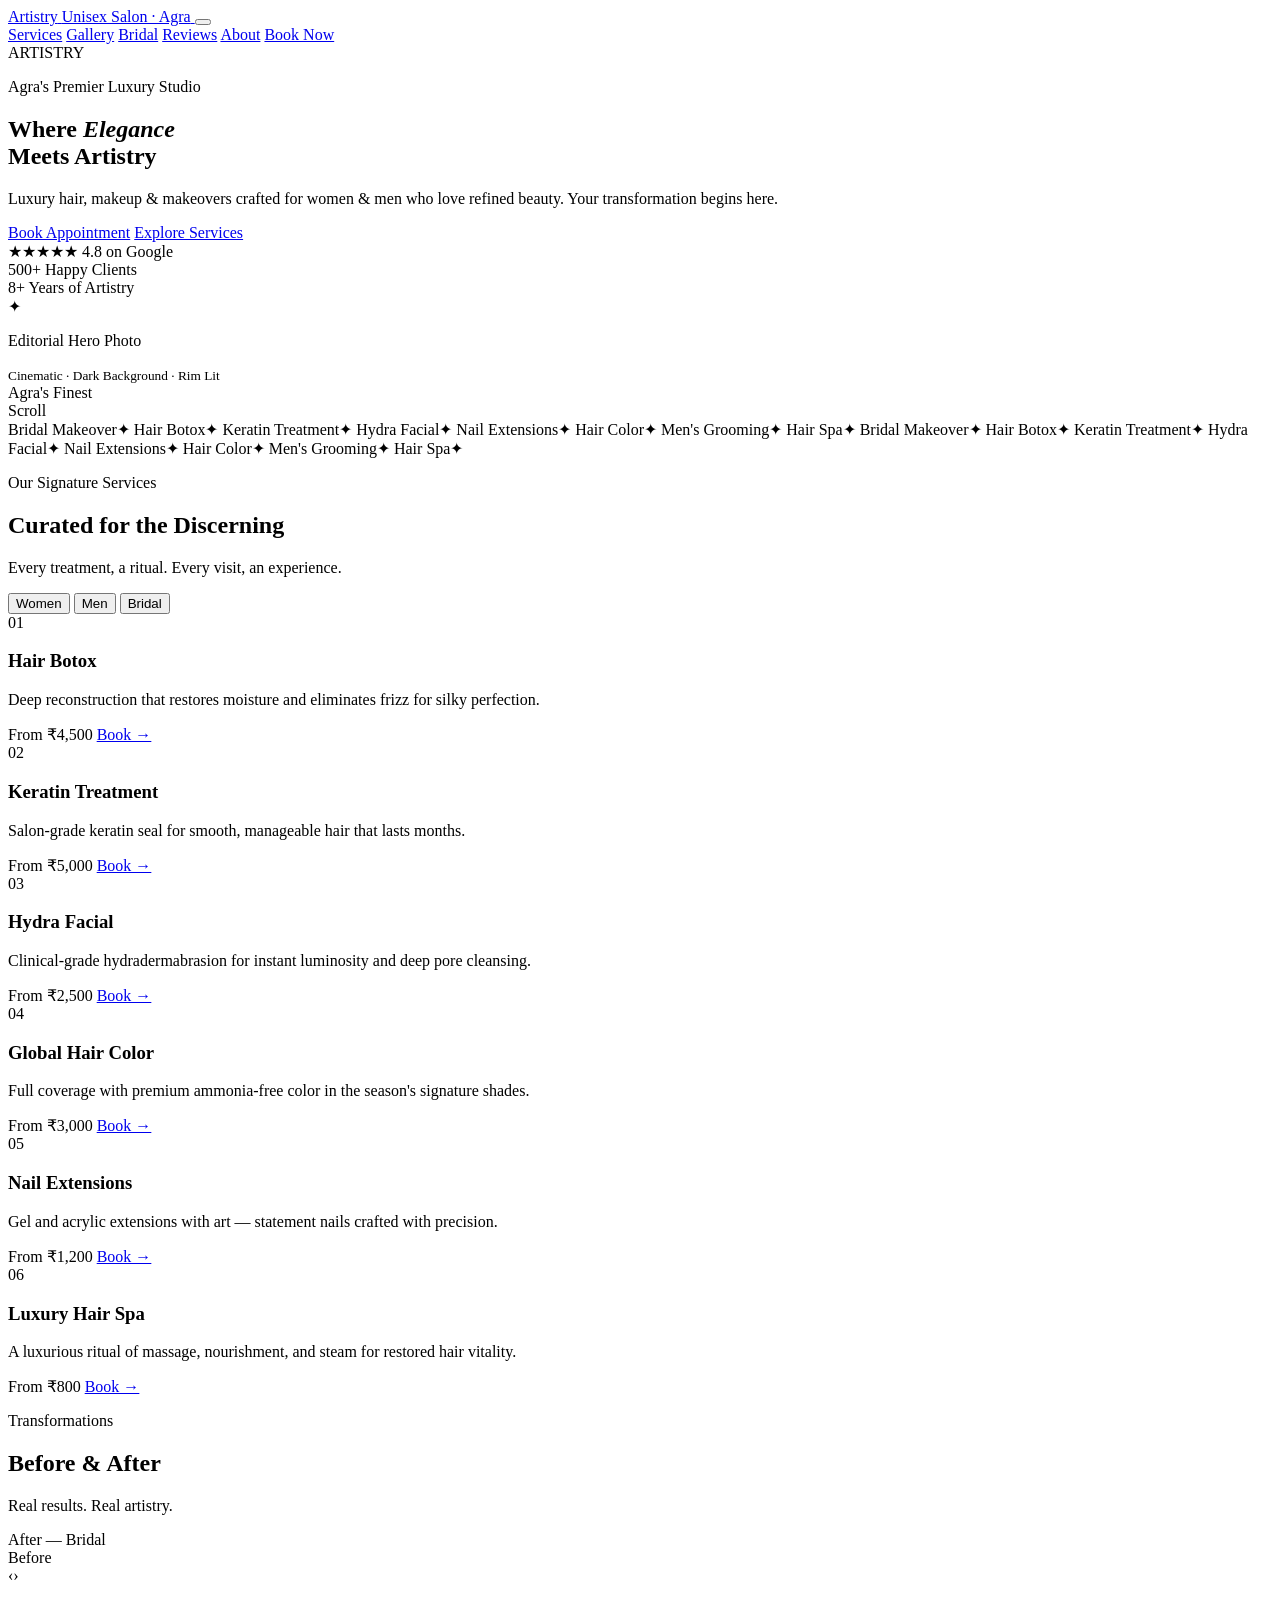
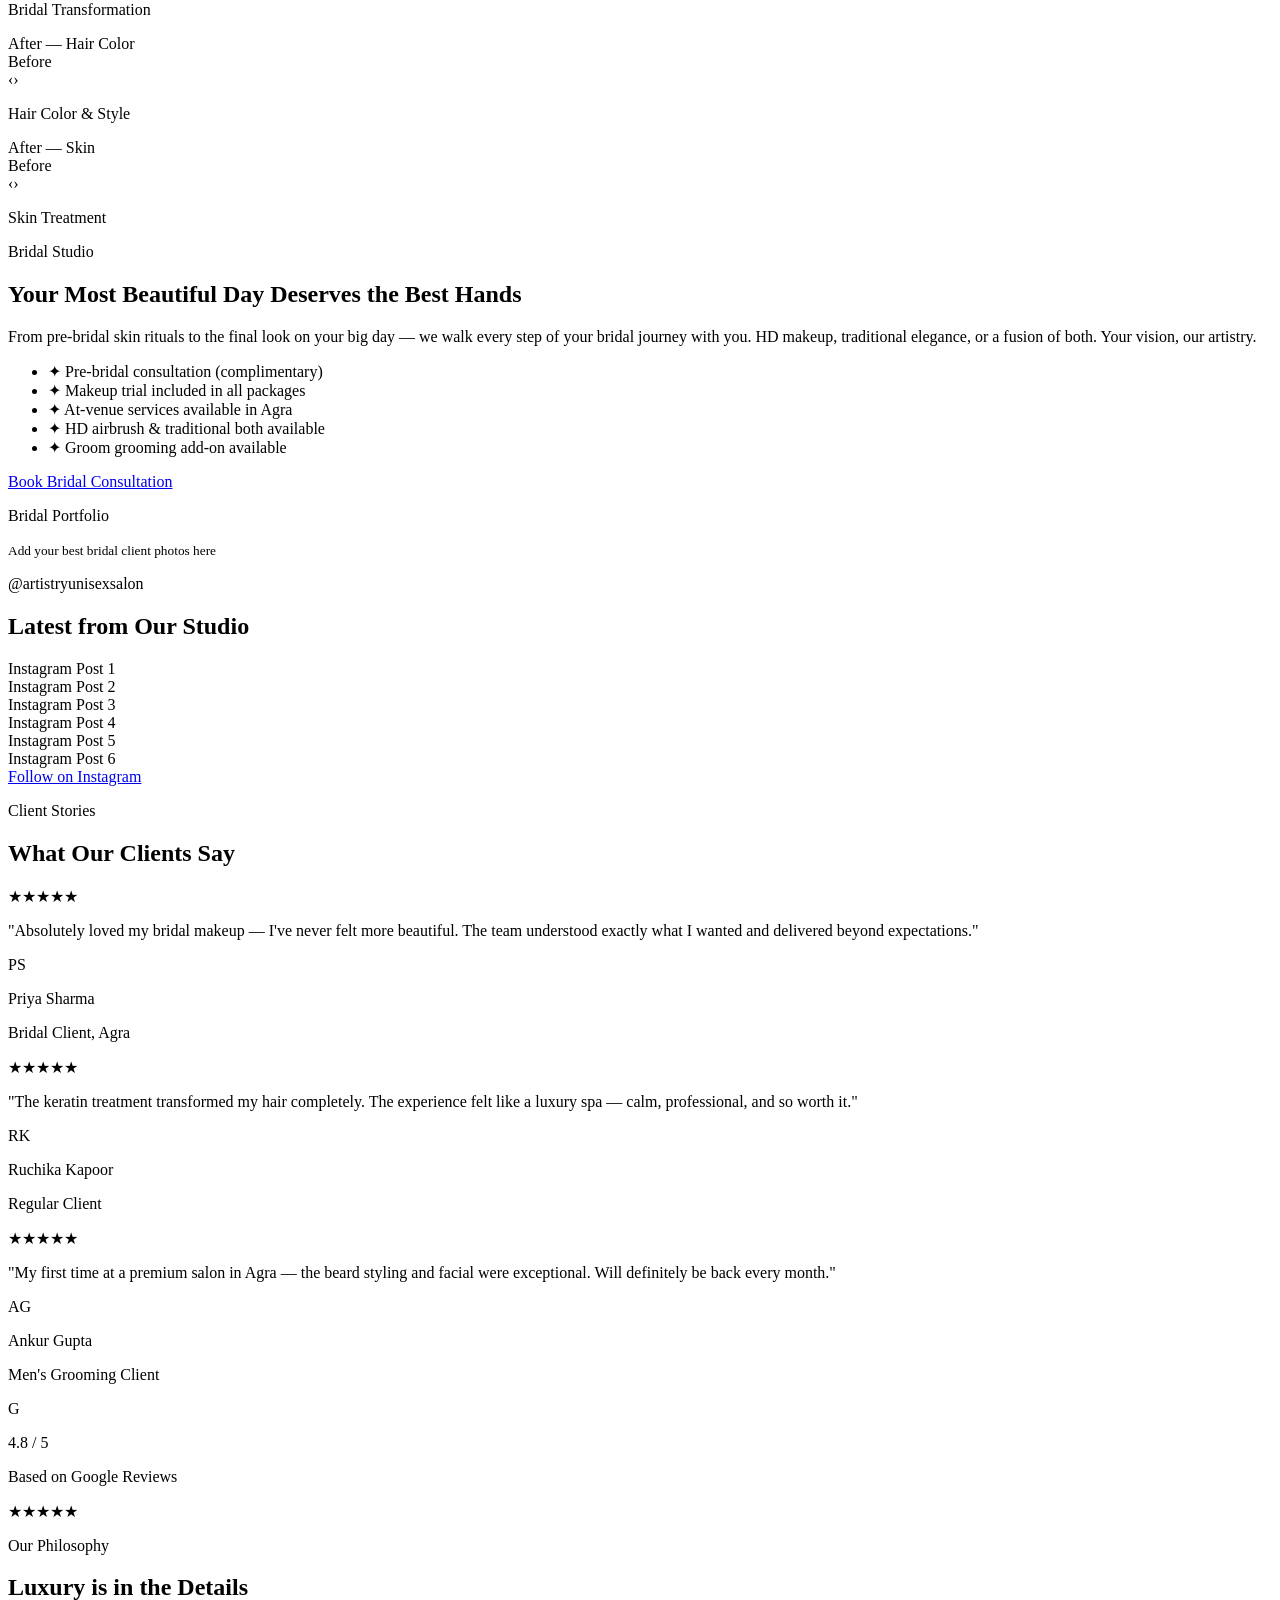
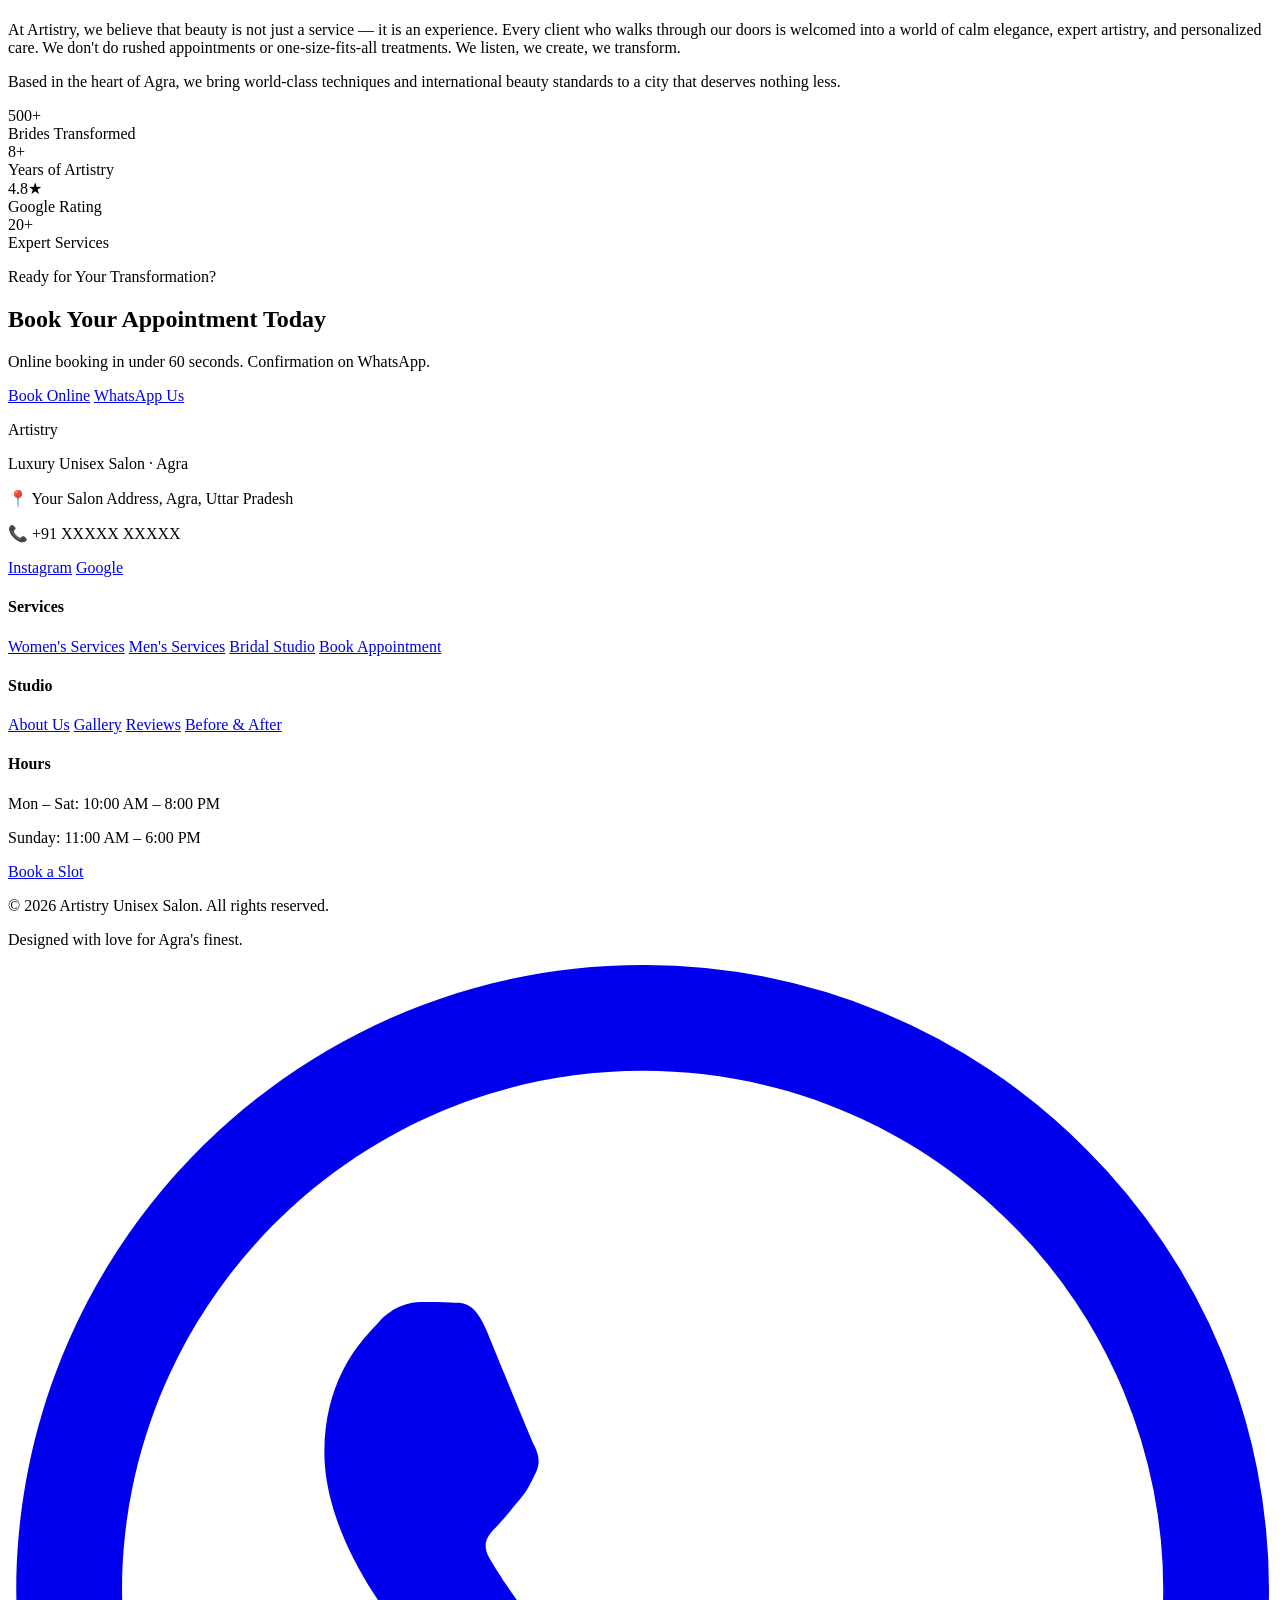
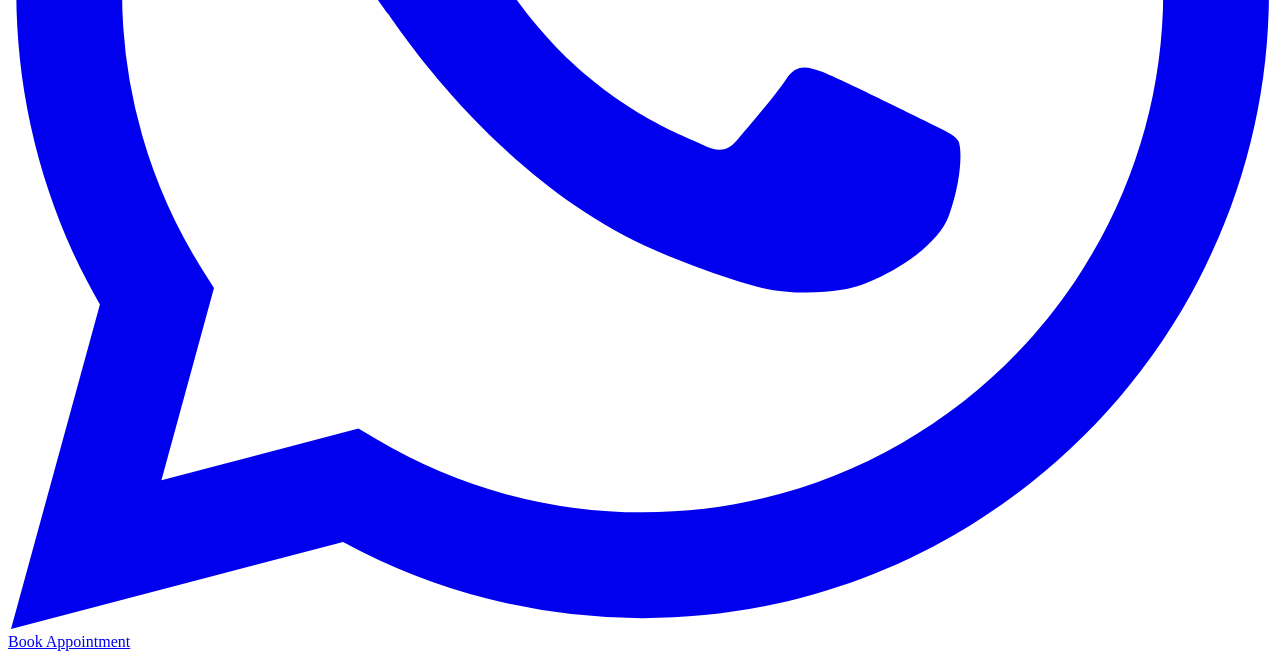
==== index.html @ 0be16d9f "Add files via upload" ====
<!DOCTYPE html>
<html lang="en">
<head>
  <meta charset="UTF-8">
  <meta name="viewport" content="width=device-width, initial-scale=1.0">
  <title>Artistry Unisex Salon — Agra's Premier Luxury Studio</title>
  <meta name="description" content="Luxury hair, makeup & makeovers crafted for women & men who love refined beauty. Book your appointment at Artistry Unisex Salon, Agra.">
  <link rel="preconnect" href="https://fonts.googleapis.com">
  <link rel="preconnect" href="https://fonts.gstatic.com" crossorigin>
  <link href="https://fonts.googleapis.com/css2?family=Cormorant+Garamond:ital,wght@0,300;0,400;0,500;0,600;1,300;1,400&family=Jost:wght@200;300;400;500&display=swap" rel="stylesheet">
  <link rel="stylesheet" href="css/style.css">
</head>
<body>

  <!-- NAVIGATION -->
  <nav class="nav" id="nav">
    <div class="nav-inner">
      <a href="index.html" class="nav-logo">
        <span class="logo-main">Artistry</span>
        <span class="logo-sub">Unisex Salon · Agra</span>
      </a>
      <button class="nav-hamburger" id="navHamburger" aria-label="Menu">
        <span></span><span></span><span></span>
      </button>
      <div class="nav-links" id="navLinks">
        <a href="#services">Services</a>
        <a href="#gallery">Gallery</a>
        <a href="#bridal">Bridal</a>
        <a href="#testimonials">Reviews</a>
        <a href="#about">About</a>
        <a href="booking.html" class="nav-cta">Book Now</a>
      </div>
    </div>
  </nav>

  <!-- HERO SECTION -->
  <section class="hero" id="hero">
    <div class="hero-bg-text">ARTISTRY</div>
    <div class="hero-content">
      <div class="hero-left">
        <p class="hero-eyebrow">Agra's Premier Luxury Studio</p>
        <h1 class="hero-h1">Where <em>Elegance</em><br>Meets Artistry</h1>
        <p class="hero-sub">Luxury hair, makeup &amp; makeovers crafted for women &amp; men who love refined beauty. Your transformation begins here.</p>
        <div class="hero-btns">
          <a href="booking.html" class="btn-gold">Book Appointment</a>
          <a href="#services" class="btn-ghost">Explore Services</a>
        </div>
        <div class="hero-trust">
          <div class="trust-item">
            <span class="trust-stars">★★★★★</span>
            <span class="trust-label">4.8 on Google</span>
          </div>
          <div class="trust-divider"></div>
          <div class="trust-item">
            <span class="trust-num">500+</span>
            <span class="trust-label">Happy Clients</span>
          </div>
          <div class="trust-divider"></div>
          <div class="trust-item">
            <span class="trust-num">8+</span>
            <span class="trust-label">Years of Artistry</span>
          </div>
        </div>
      </div>
      <div class="hero-right">
        <div class="hero-img-frame">
          <div class="hero-img-inner">
            <!-- Replace src with actual client photo -->
            <div class="hero-img-placeholder">
              <div class="placeholder-icon">✦</div>
              <p>Editorial Hero Photo</p>
              <small>Cinematic · Dark Background · Rim Lit</small>
            </div>
          </div>
          <div class="hero-img-tag">
            <span class="tag-line">Agra's Finest</span>
          </div>
        </div>
      </div>
    </div>
    <div class="hero-scroll-hint">
      <span>Scroll</span>
      <div class="scroll-line"></div>
    </div>
  </section>

  <!-- MARQUEE STRIP -->
  <div class="marquee-strip">
    <div class="marquee-track">
      <span>Bridal Makeover</span><span class="sep">✦</span>
      <span>Hair Botox</span><span class="sep">✦</span>
      <span>Keratin Treatment</span><span class="sep">✦</span>
      <span>Hydra Facial</span><span class="sep">✦</span>
      <span>Nail Extensions</span><span class="sep">✦</span>
      <span>Hair Color</span><span class="sep">✦</span>
      <span>Men's Grooming</span><span class="sep">✦</span>
      <span>Hair Spa</span><span class="sep">✦</span>
      <span>Bridal Makeover</span><span class="sep">✦</span>
      <span>Hair Botox</span><span class="sep">✦</span>
      <span>Keratin Treatment</span><span class="sep">✦</span>
      <span>Hydra Facial</span><span class="sep">✦</span>
      <span>Nail Extensions</span><span class="sep">✦</span>
      <span>Hair Color</span><span class="sep">✦</span>
      <span>Men's Grooming</span><span class="sep">✦</span>
      <span>Hair Spa</span><span class="sep">✦</span>
    </div>
  </div>

  <!-- SERVICES SECTION -->
  <section class="services-section" id="services">
    <div class="container">
      <div class="section-header">
        <p class="section-eyebrow">Our Signature Services</p>
        <h2 class="section-title">Curated for the Discerning</h2>
        <p class="section-sub">Every treatment, a ritual. Every visit, an experience.</p>
      </div>

      <div class="services-tabs">
        <button class="stab active" data-tab="women">Women</button>
        <button class="stab" data-tab="men">Men</button>
        <button class="stab" data-tab="bridal">Bridal</button>
      </div>

      <div id="tab-women" class="tab-content active services-grid">
        <div class="scard">
          <div class="scard-num">01</div>
          <h3 class="scard-name">Hair Botox</h3>
          <p class="scard-desc">Deep reconstruction that restores moisture and eliminates frizz for silky perfection.</p>
          <div class="scard-footer">
            <span class="scard-price">From ₹4,500</span>
            <a href="booking.html" class="scard-book">Book →</a>
          </div>
        </div>
        <div class="scard">
          <div class="scard-num">02</div>
          <h3 class="scard-name">Keratin Treatment</h3>
          <p class="scard-desc">Salon-grade keratin seal for smooth, manageable hair that lasts months.</p>
          <div class="scard-footer">
            <span class="scard-price">From ₹5,000</span>
            <a href="booking.html" class="scard-book">Book →</a>
          </div>
        </div>
        <div class="scard">
          <div class="scard-num">03</div>
          <h3 class="scard-name">Hydra Facial</h3>
          <p class="scard-desc">Clinical-grade hydradermabrasion for instant luminosity and deep pore cleansing.</p>
          <div class="scard-footer">
            <span class="scard-price">From ₹2,500</span>
            <a href="booking.html" class="scard-book">Book →</a>
          </div>
        </div>
        <div class="scard">
          <div class="scard-num">04</div>
          <h3 class="scard-name">Global Hair Color</h3>
          <p class="scard-desc">Full coverage with premium ammonia-free color in the season's signature shades.</p>
          <div class="scard-footer">
            <span class="scard-price">From ₹3,000</span>
            <a href="booking.html" class="scard-book">Book →</a>
          </div>
        </div>
        <div class="scard">
          <div class="scard-num">05</div>
          <h3 class="scard-name">Nail Extensions</h3>
          <p class="scard-desc">Gel and acrylic extensions with art — statement nails crafted with precision.</p>
          <div class="scard-footer">
            <span class="scard-price">From ₹1,200</span>
            <a href="booking.html" class="scard-book">Book →</a>
          </div>
        </div>
        <div class="scard">
          <div class="scard-num">06</div>
          <h3 class="scard-name">Luxury Hair Spa</h3>
          <p class="scard-desc">A luxurious ritual of massage, nourishment, and steam for restored hair vitality.</p>
          <div class="scard-footer">
            <span class="scard-price">From ₹800</span>
            <a href="booking.html" class="scard-book">Book →</a>
          </div>
        </div>
      </div>

      <div id="tab-men" class="tab-content services-grid" style="display:none">
        <div class="scard">
          <div class="scard-num">01</div>
          <h3 class="scard-name">Precision Haircut</h3>
          <p class="scard-desc">Expert cut tailored to your face shape and lifestyle for the sharpest finish.</p>
          <div class="scard-footer">
            <span class="scard-price">From ₹350</span>
            <a href="booking.html" class="scard-book">Book →</a>
          </div>
        </div>
        <div class="scard">
          <div class="scard-num">02</div>
          <h3 class="scard-name">Beard Styling</h3>
          <p class="scard-desc">Sculpted beard grooming with hot towel treatment and premium products.</p>
          <div class="scard-footer">
            <span class="scard-price">From ₹300</span>
            <a href="booking.html" class="scard-book">Book →</a>
          </div>
        </div>
        <div class="scard">
          <div class="scard-num">03</div>
          <h3 class="scard-name">Hair Smoothening</h3>
          <p class="scard-desc">Frizz-free, straight, manageable hair that lasts 6+ months.</p>
          <div class="scard-footer">
            <span class="scard-price">From ₹4,000</span>
            <a href="booking.html" class="scard-book">Book →</a>
          </div>
        </div>
        <div class="scard">
          <div class="scard-num">04</div>
          <h3 class="scard-name">Groom Makeup</h3>
          <p class="scard-desc">Camera-ready grooming for your special day — subtle, masculine, elegant.</p>
          <div class="scard-footer">
            <span class="scard-price">From ₹5,000</span>
            <a href="booking.html" class="scard-book">Book →</a>
          </div>
        </div>
        <div class="scard">
          <div class="scard-num">05</div>
          <h3 class="scard-name">Men's Facial</h3>
          <p class="scard-desc">Deep-cleanse and brightening treatments designed for male skin.</p>
          <div class="scard-footer">
            <span class="scard-price">From ₹700</span>
            <a href="booking.html" class="scard-book">Book →</a>
          </div>
        </div>
        <div class="scard">
          <div class="scard-num">06</div>
          <h3 class="scard-name">Hair Spa</h3>
          <p class="scard-desc">Scalp treatment and deep conditioning for healthier, stronger hair.</p>
          <div class="scard-footer">
            <span class="scard-price">From ₹900</span>
            <a href="booking.html" class="scard-book">Book →</a>
          </div>
        </div>
      </div>

      <div id="tab-bridal" class="tab-content services-grid" style="display:none">
        <div class="scard scard-bridal">
          <div class="scard-num">01</div>
          <h3 class="scard-name">Bridal Makeup</h3>
          <p class="scard-desc">HD airbrush or traditional — flawless looks for your forever moment. Includes trial session.</p>
          <div class="scard-footer">
            <span class="scard-price">₹12,000 – ₹35,000</span>
            <a href="booking.html" class="scard-book">Book →</a>
          </div>
        </div>
        <div class="scard scard-bridal">
          <div class="scard-num">02</div>
          <h3 class="scard-name">Pre-Bridal Package</h3>
          <p class="scard-desc">3–5 session regimen: facial, bleach, threading, waxing, spa — the complete glow-up ritual.</p>
          <div class="scard-footer">
            <span class="scard-price">₹8,000 – ₹18,000</span>
            <a href="booking.html" class="scard-book">Book →</a>
          </div>
        </div>
        <div class="scard scard-bridal">
          <div class="scard-num">03</div>
          <h3 class="scard-name">Bridal Hair Styling</h3>
          <p class="scard-desc">Elegant updos, braids, and styling that frame your face for the most photographed day.</p>
          <div class="scard-footer">
            <span class="scard-price">₹5,000 – ₹12,000</span>
            <a href="booking.html" class="scard-book">Book →</a>
          </div>
        </div>
      </div>
    </div>
  </section>

  <!-- BEFORE / AFTER SECTION -->
  <section class="transform-section" id="transformations">
    <div class="container">
      <div class="section-header light">
        <p class="section-eyebrow">Transformations</p>
        <h2 class="section-title">Before &amp; After</h2>
        <p class="section-sub light">Real results. Real artistry.</p>
      </div>
      <div class="transform-grid">
        <div class="transform-card">
          <div class="ba-slider" id="slider1">
            <div class="ba-after ba-img-placeholder">
              <span>After — Bridal</span>
            </div>
            <div class="ba-before ba-img-placeholder dark" style="width: 50%">
              <span>Before</span>
            </div>
            <div class="ba-handle" style="left: 50%">
              <div class="handle-circle">‹›</div>
            </div>
          </div>
          <p class="transform-label">Bridal Transformation</p>
        </div>
        <div class="transform-card">
          <div class="ba-slider" id="slider2">
            <div class="ba-after ba-img-placeholder green">
              <span>After — Hair Color</span>
            </div>
            <div class="ba-before ba-img-placeholder dark" style="width: 50%">
              <span>Before</span>
            </div>
            <div class="ba-handle" style="left: 50%">
              <div class="handle-circle">‹›</div>
            </div>
          </div>
          <p class="transform-label">Hair Color &amp; Style</p>
        </div>
        <div class="transform-card">
          <div class="ba-slider" id="slider3">
            <div class="ba-after ba-img-placeholder gold">
              <span>After — Skin</span>
            </div>
            <div class="ba-before ba-img-placeholder dark" style="width: 50%">
              <span>Before</span>
            </div>
            <div class="ba-handle" style="left: 50%">
              <div class="handle-circle">‹›</div>
            </div>
          </div>
          <p class="transform-label">Skin Treatment</p>
        </div>
      </div>
    </div>
  </section>

  <!-- BRIDAL SECTION -->
  <section class="bridal-section" id="bridal">
    <div class="bridal-inner">
      <div class="bridal-text">
        <p class="section-eyebrow">Bridal Studio</p>
        <h2 class="bridal-title">Your Most Beautiful Day Deserves the Best Hands</h2>
        <p class="bridal-desc">From pre-bridal skin rituals to the final look on your big day — we walk every step of your bridal journey with you. HD makeup, traditional elegance, or a fusion of both. Your vision, our artistry.</p>
        <ul class="bridal-list">
          <li>✦ Pre-bridal consultation (complimentary)</li>
          <li>✦ Makeup trial included in all packages</li>
          <li>✦ At-venue services available in Agra</li>
          <li>✦ HD airbrush &amp; traditional both available</li>
          <li>✦ Groom grooming add-on available</li>
        </ul>
        <a href="booking.html" class="btn-gold">Book Bridal Consultation</a>
      </div>
      <div class="bridal-img">
        <div class="bridal-img-placeholder">
          <p>Bridal Portfolio</p>
          <small>Add your best bridal client photos here</small>
        </div>
      </div>
    </div>
  </section>

  <!-- INSTAGRAM GALLERY -->
  <section class="gallery-section" id="gallery">
    <div class="container">
      <div class="section-header">
        <p class="section-eyebrow">@artistryunisexsalon</p>
        <h2 class="section-title">Latest from Our Studio</h2>
      </div>
      <div class="ig-grid">
        <div class="ig-item ig-placeholder"><span>Instagram Post 1</span></div>
        <div class="ig-item ig-placeholder"><span>Instagram Post 2</span></div>
        <div class="ig-item ig-placeholder"><span>Instagram Post 3</span></div>
        <div class="ig-item ig-placeholder"><span>Instagram Post 4</span></div>
        <div class="ig-item ig-placeholder"><span>Instagram Post 5</span></div>
        <div class="ig-item ig-placeholder"><span>Instagram Post 6</span></div>
      </div>
      <div class="ig-cta">
        <a href="https://www.instagram.com/artistryunisexsalon/" target="_blank" class="btn-outline-dark">Follow on Instagram</a>
      </div>
    </div>
  </section>

  <!-- TESTIMONIALS -->
  <section class="testimonials-section" id="testimonials">
    <div class="container">
      <div class="section-header light">
        <p class="section-eyebrow">Client Stories</p>
        <h2 class="section-title">What Our Clients Say</h2>
      </div>
      <div class="testimonials-grid">
        <div class="tcard">
          <div class="tcard-stars">★★★★★</div>
          <p class="tcard-text">"Absolutely loved my bridal makeup — I've never felt more beautiful. The team understood exactly what I wanted and delivered beyond expectations."</p>
          <div class="tcard-author">
            <div class="tcard-avatar">PS</div>
            <div>
              <p class="tcard-name">Priya Sharma</p>
              <p class="tcard-role">Bridal Client, Agra</p>
            </div>
          </div>
        </div>
        <div class="tcard">
          <div class="tcard-stars">★★★★★</div>
          <p class="tcard-text">"The keratin treatment transformed my hair completely. The experience felt like a luxury spa — calm, professional, and so worth it."</p>
          <div class="tcard-author">
            <div class="tcard-avatar">RK</div>
            <div>
              <p class="tcard-name">Ruchika Kapoor</p>
              <p class="tcard-role">Regular Client</p>
            </div>
          </div>
        </div>
        <div class="tcard">
          <div class="tcard-stars">★★★★★</div>
          <p class="tcard-text">"My first time at a premium salon in Agra — the beard styling and facial were exceptional. Will definitely be back every month."</p>
          <div class="tcard-author">
            <div class="tcard-avatar">AG</div>
            <div>
              <p class="tcard-name">Ankur Gupta</p>
              <p class="tcard-role">Men's Grooming Client</p>
            </div>
          </div>
        </div>
      </div>
      <div class="google-badge">
        <div class="google-badge-inner">
          <span class="google-g">G</span>
          <div>
            <p class="google-rating">4.8 / 5</p>
            <p class="google-count">Based on Google Reviews</p>
          </div>
          <div class="google-stars">★★★★★</div>
        </div>
      </div>
    </div>
  </section>

  <!-- ABOUT STRIP -->
  <section class="about-section" id="about">
    <div class="container">
      <div class="about-inner">
        <div class="about-text">
          <p class="section-eyebrow">Our Philosophy</p>
          <h2 class="about-title">Luxury is in the Details</h2>
          <p class="about-desc">At Artistry, we believe that beauty is not just a service — it is an experience. Every client who walks through our doors is welcomed into a world of calm elegance, expert artistry, and personalized care. We don't do rushed appointments or one-size-fits-all treatments. We listen, we create, we transform.</p>
          <p class="about-desc">Based in the heart of Agra, we bring world-class techniques and international beauty standards to a city that deserves nothing less.</p>
        </div>
        <div class="about-stats">
          <div class="astat">
            <div class="astat-num">500<span>+</span></div>
            <div class="astat-label">Brides Transformed</div>
          </div>
          <div class="astat">
            <div class="astat-num">8<span>+</span></div>
            <div class="astat-label">Years of Artistry</div>
          </div>
          <div class="astat">
            <div class="astat-num">4.8<span>★</span></div>
            <div class="astat-label">Google Rating</div>
          </div>
          <div class="astat">
            <div class="astat-num">20<span>+</span></div>
            <div class="astat-label">Expert Services</div>
          </div>
        </div>
      </div>
    </div>
  </section>

  <!-- BOOKING CTA BANNER -->
  <section class="cta-banner">
    <div class="cta-inner">
      <p class="cta-eyebrow">Ready for Your Transformation?</p>
      <h2 class="cta-title">Book Your Appointment Today</h2>
      <p class="cta-sub">Online booking in under 60 seconds. Confirmation on WhatsApp.</p>
      <div class="cta-btns">
        <a href="booking.html" class="btn-gold">Book Online</a>
        <a href="https://wa.me/91XXXXXXXXXX" target="_blank" class="btn-whatsapp">WhatsApp Us</a>
      </div>
    </div>
  </section>

  <!-- FOOTER -->
  <footer class="footer">
    <div class="container">
      <div class="footer-inner">
        <div class="footer-brand">
          <p class="footer-logo">Artistry</p>
          <p class="footer-tagline">Luxury Unisex Salon · Agra</p>
          <p class="footer-address">📍 Your Salon Address, Agra, Uttar Pradesh</p>
          <p class="footer-phone">📞 +91 XXXXX XXXXX</p>
          <div class="footer-socials">
            <a href="https://www.instagram.com/artistryunisexsalon/" target="_blank">Instagram</a>
            <a href="https://share.google/z6KZqKo4TB36iaTua" target="_blank">Google</a>
          </div>
        </div>
        <div class="footer-links">
          <h4>Services</h4>
          <a href="#services">Women's Services</a>
          <a href="#services">Men's Services</a>
          <a href="#bridal">Bridal Studio</a>
          <a href="booking.html">Book Appointment</a>
        </div>
        <div class="footer-links">
          <h4>Studio</h4>
          <a href="#about">About Us</a>
          <a href="#gallery">Gallery</a>
          <a href="#testimonials">Reviews</a>
          <a href="#transformations">Before &amp; After</a>
        </div>
        <div class="footer-hours">
          <h4>Hours</h4>
          <p>Mon – Sat: 10:00 AM – 8:00 PM</p>
          <p>Sunday: 11:00 AM – 6:00 PM</p>
          <a href="booking.html" class="footer-book-btn">Book a Slot</a>
        </div>
      </div>
      <div class="footer-bottom">
        <p>© 2026 Artistry Unisex Salon. All rights reserved.</p>
        <p>Designed with love for Agra's finest.</p>
      </div>
    </div>
  </footer>

  <!-- WHATSAPP FLOAT -->
  <a href="https://wa.me/91XXXXXXXXXX" target="_blank" class="whatsapp-float" aria-label="Chat on WhatsApp">
    <svg viewBox="0 0 24 24" fill="currentColor"><path d="M17.472 14.382c-.297-.149-1.758-.867-2.03-.967-.273-.099-.471-.148-.67.15-.197.297-.767.966-.94 1.164-.173.199-.347.223-.644.075-.297-.15-1.255-.463-2.39-1.475-.883-.788-1.48-1.761-1.653-2.059-.173-.297-.018-.458.13-.606.134-.133.298-.347.446-.52.149-.174.198-.298.298-.497.099-.198.05-.371-.025-.52-.075-.149-.669-1.612-.916-2.207-.242-.579-.487-.5-.669-.51-.173-.008-.371-.01-.57-.01-.198 0-.52.074-.792.372-.272.297-1.04 1.016-1.04 2.479 0 1.462 1.065 2.875 1.213 3.074.149.198 2.096 3.2 5.077 4.487.709.306 1.262.489 1.694.625.712.227 1.36.195 1.871.118.571-.085 1.758-.719 2.006-1.413.248-.694.248-1.289.173-1.413-.074-.124-.272-.198-.57-.347m-5.421 7.403h-.004a9.87 9.87 0 01-5.031-1.378l-.361-.214-3.741.982.998-3.648-.235-.374a9.86 9.86 0 01-1.51-5.26c.001-5.45 4.436-9.884 9.888-9.884 2.64 0 5.122 1.03 6.988 2.898a9.825 9.825 0 012.893 6.994c-.003 5.45-4.437 9.884-9.885 9.884m8.413-18.297A11.815 11.815 0 0012.05 0C5.495 0 .16 5.335.157 11.892c0 2.096.547 4.142 1.588 5.945L.057 24l6.305-1.654a11.882 11.882 0 005.683 1.448h.005c6.554 0 11.89-5.335 11.893-11.893a11.821 11.821 0 00-3.48-8.413z"/></svg>
  </a>

  <!-- STICKY CTA (mobile) -->
  <div class="sticky-cta">
    <a href="booking.html" class="sticky-cta-btn">Book Appointment</a>
  </div>

  <script src="js/main.js"></script>
</body>
</html>
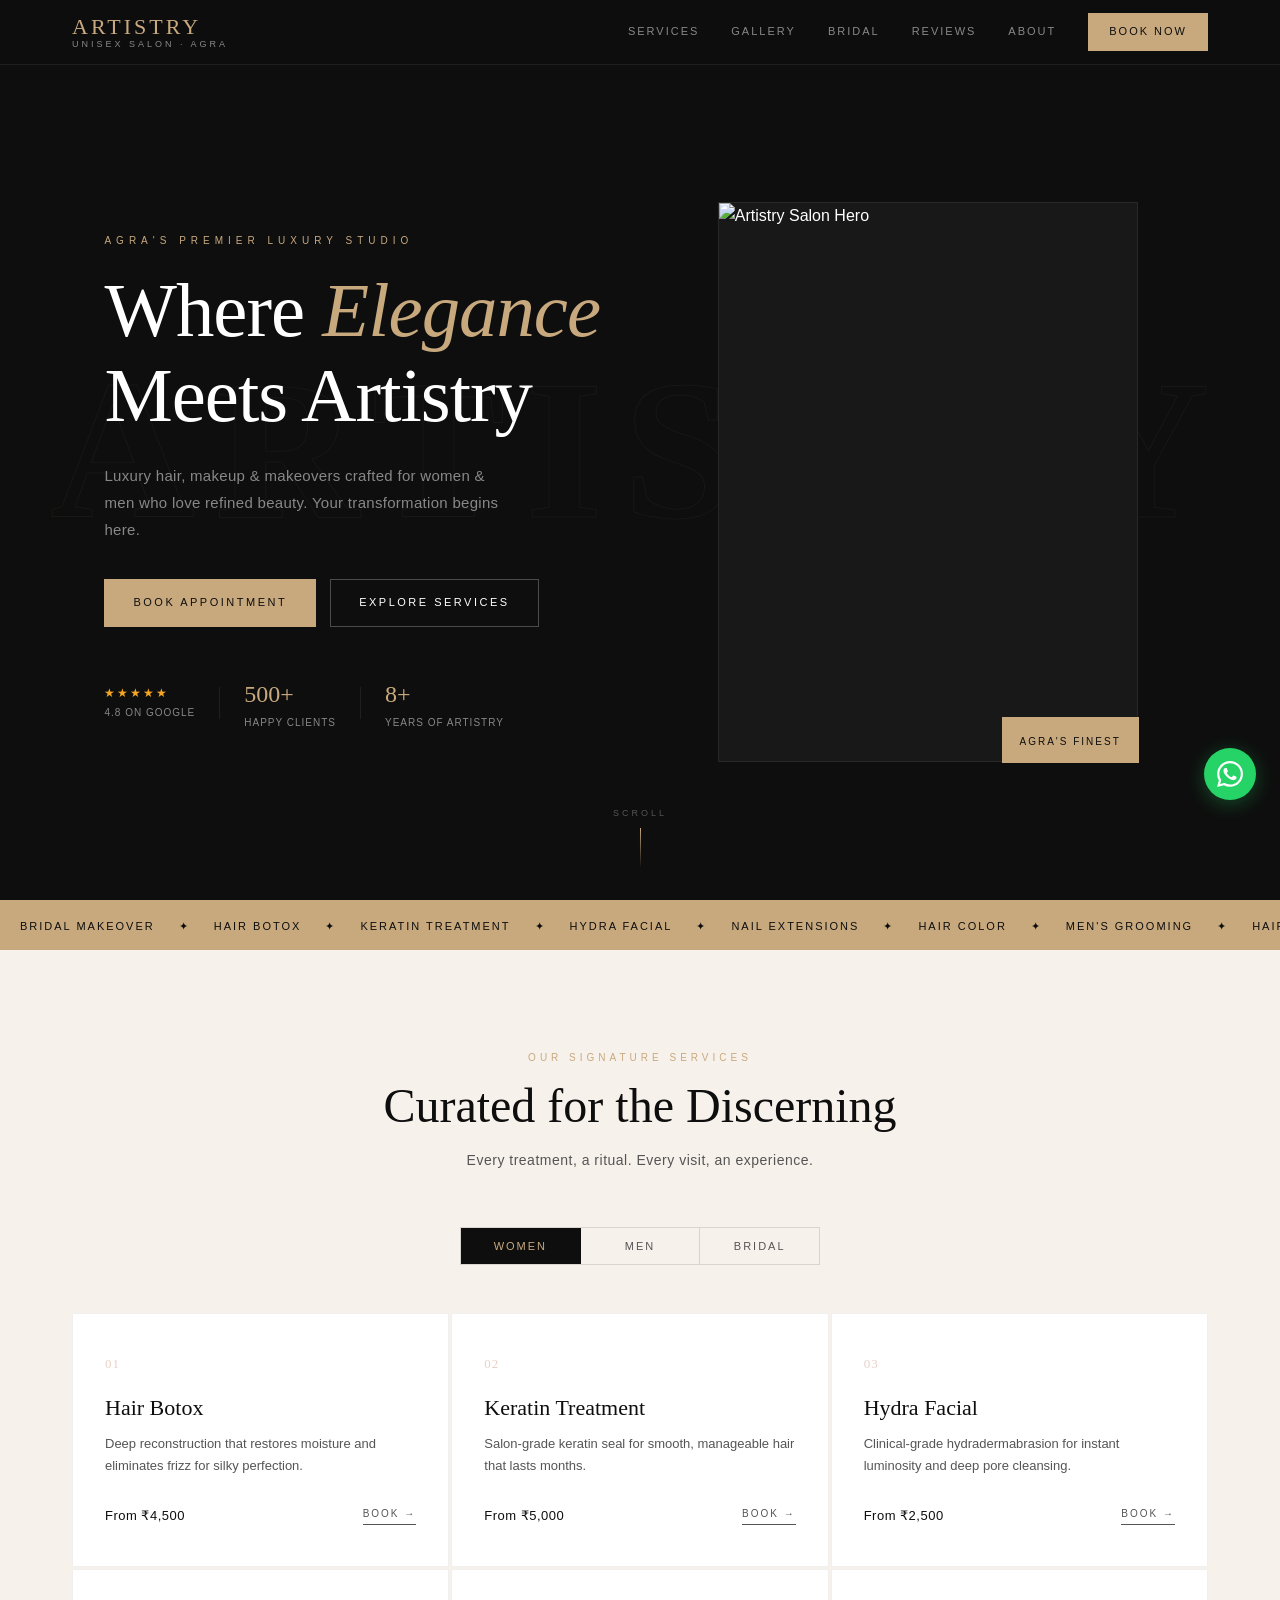
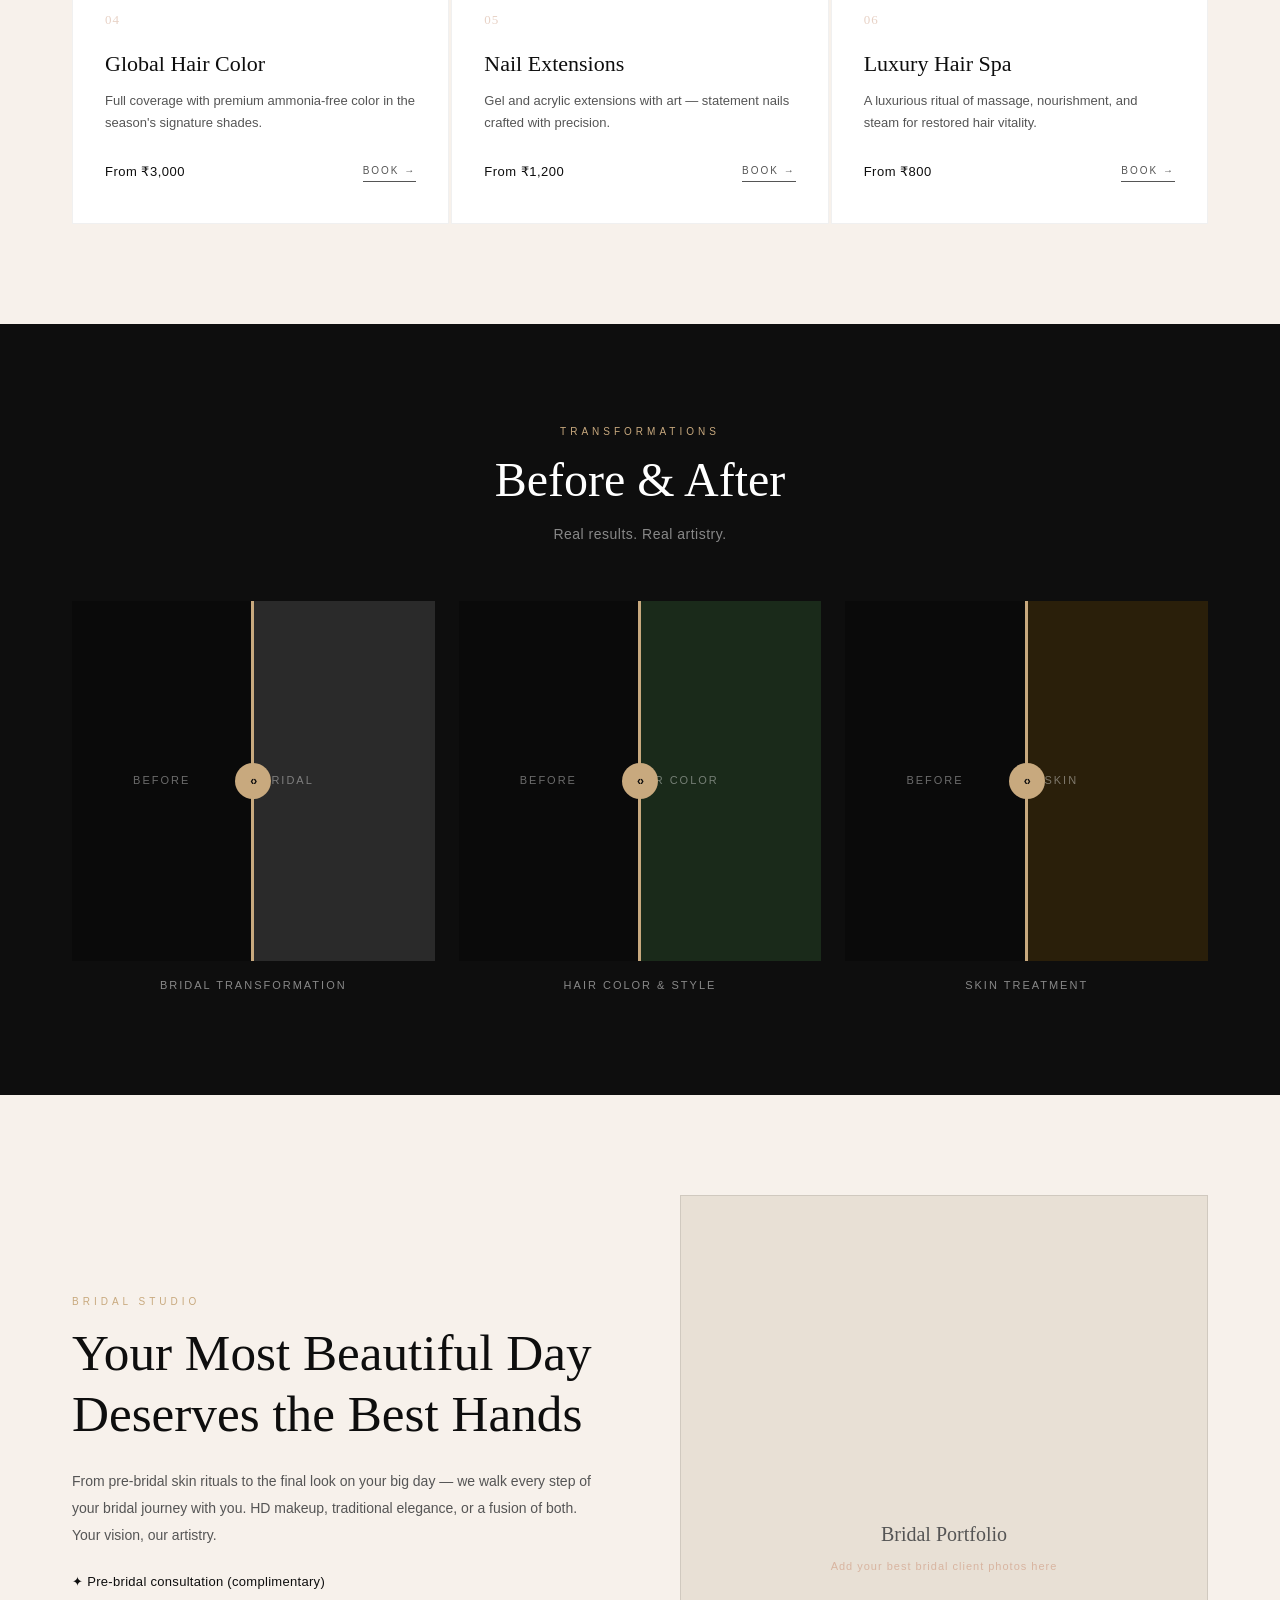
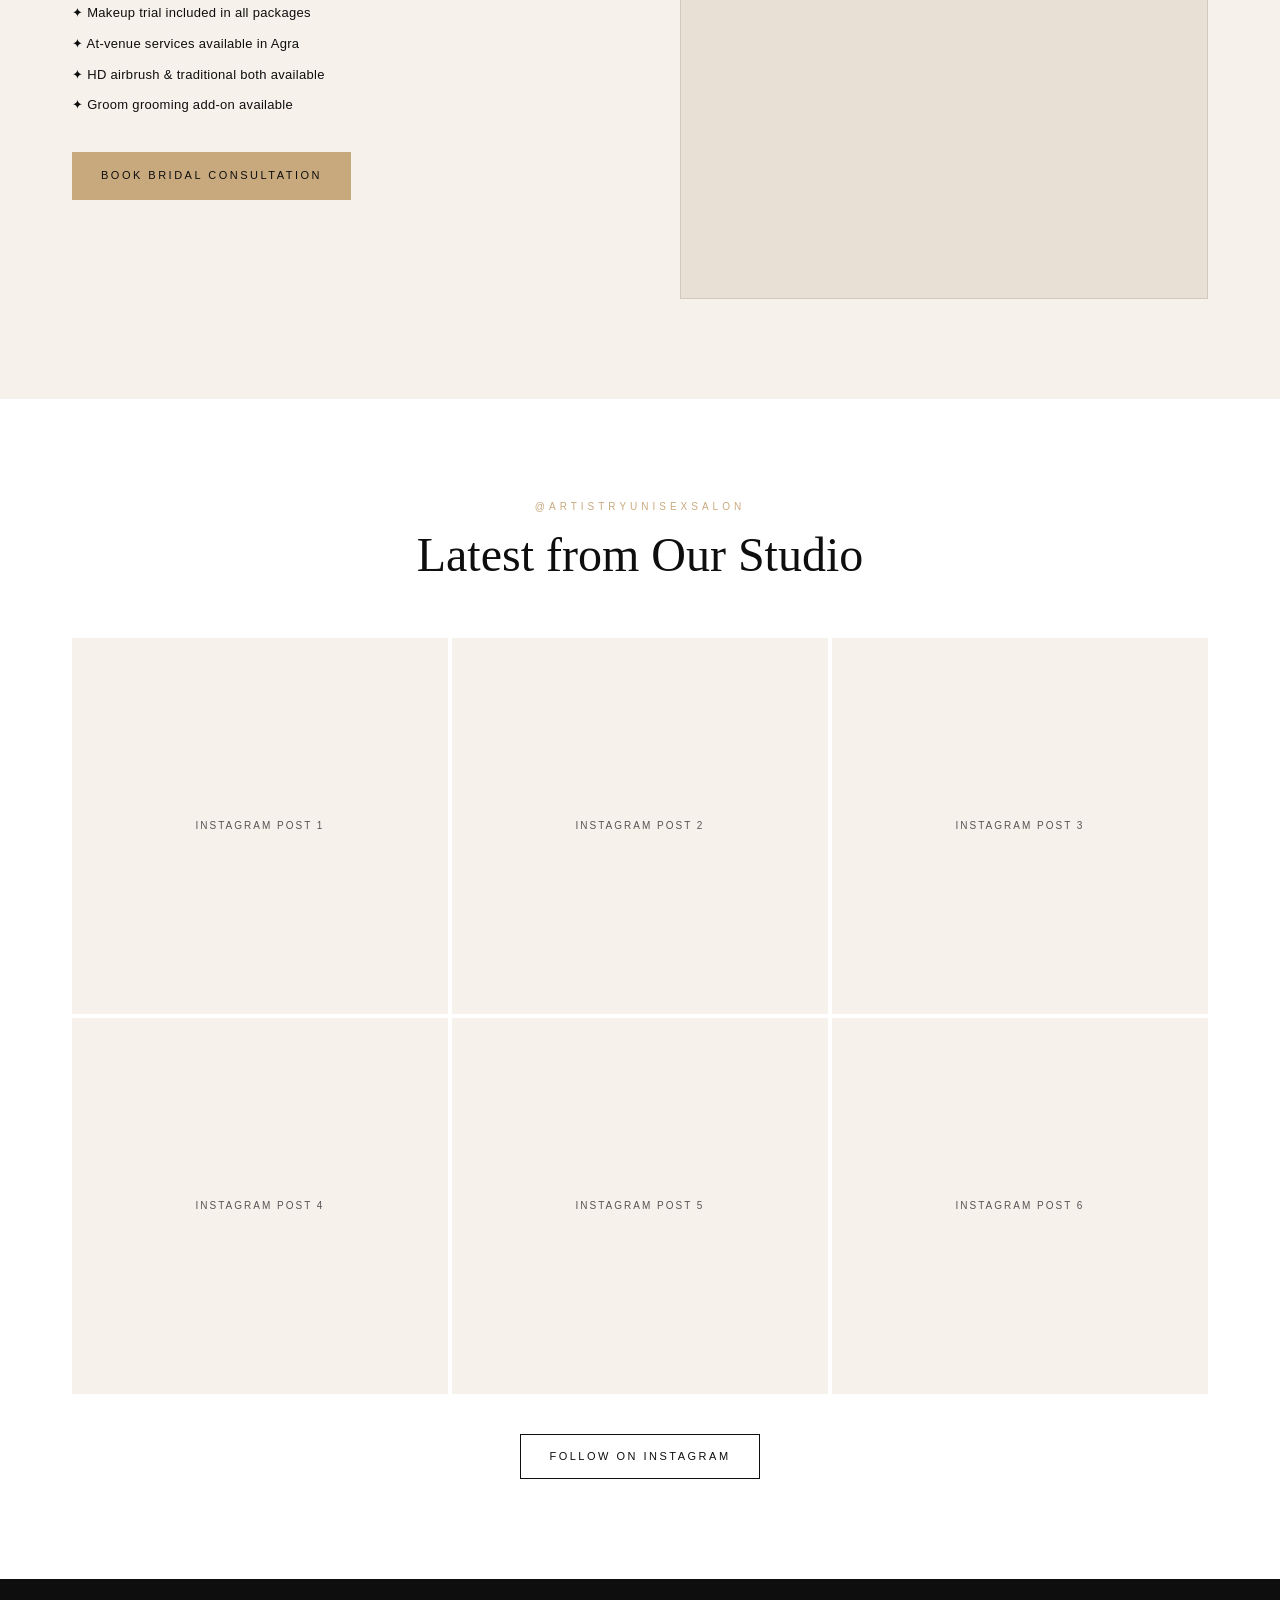
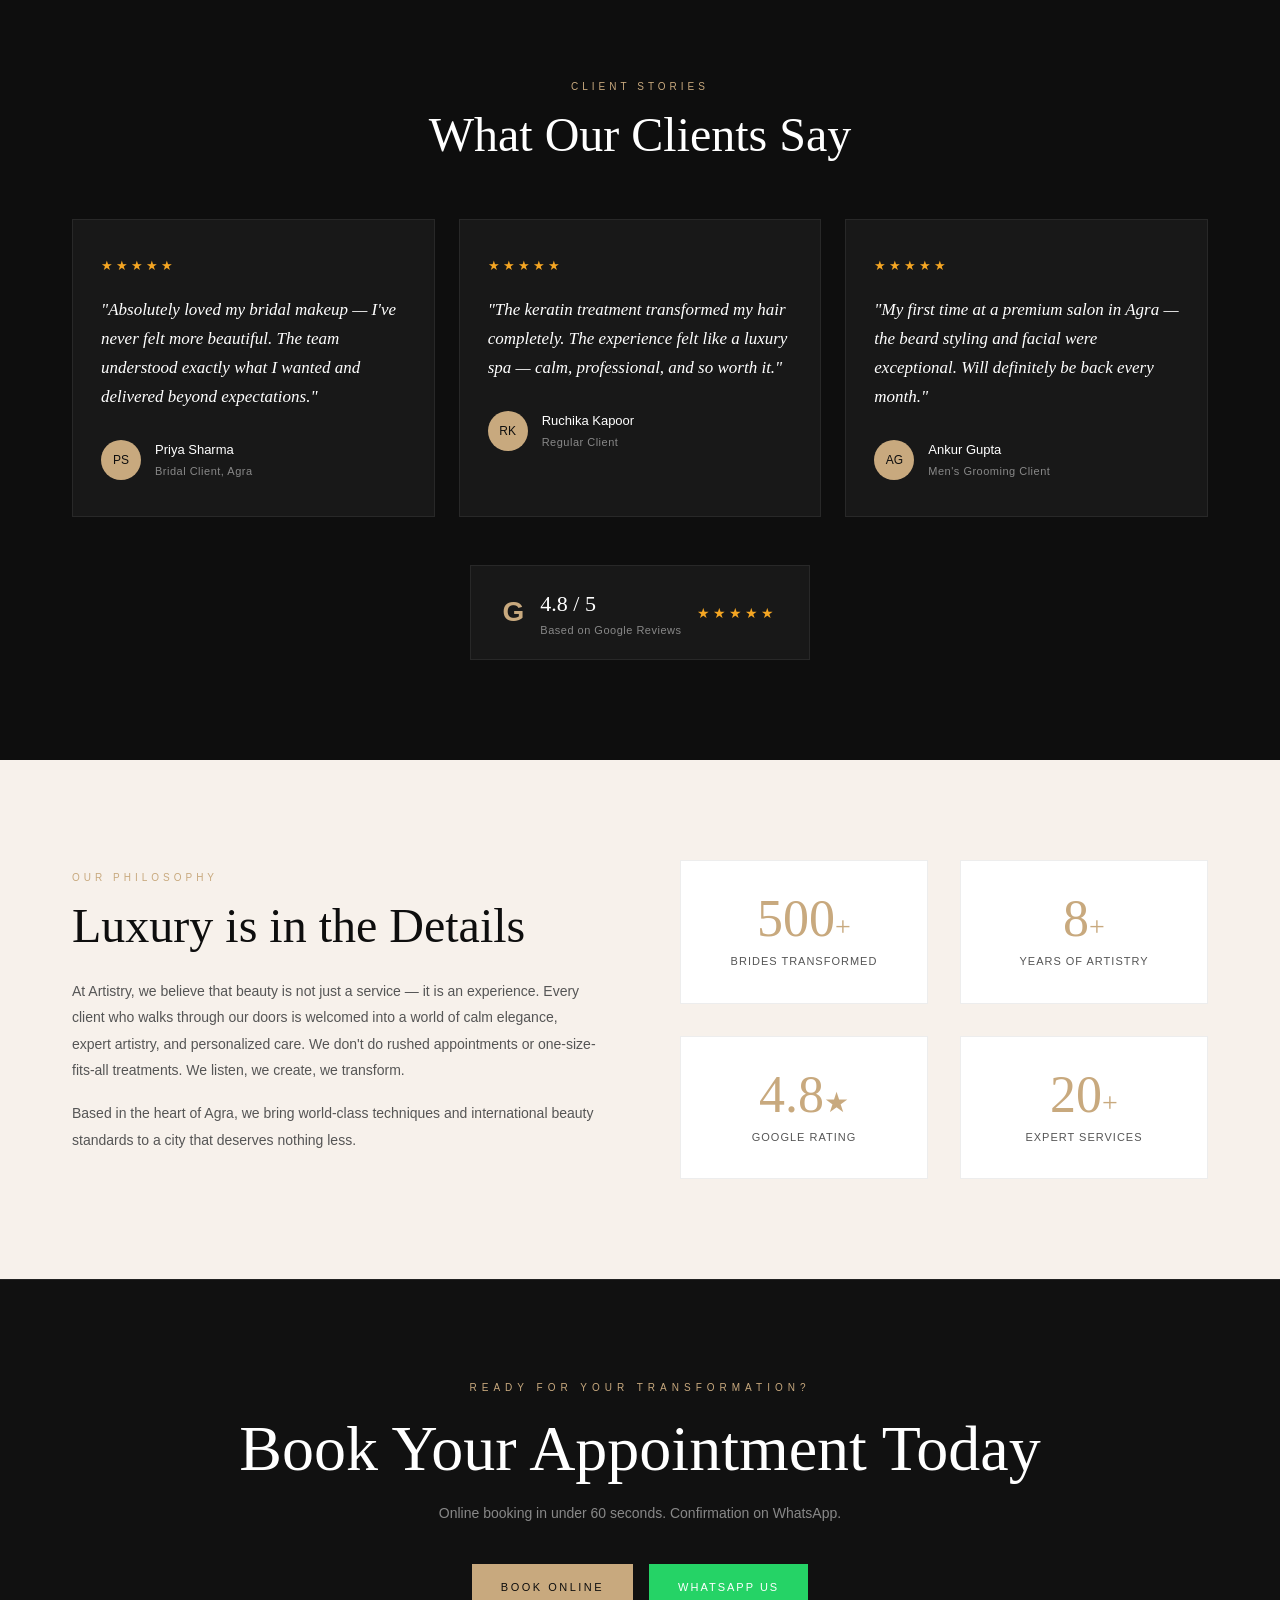
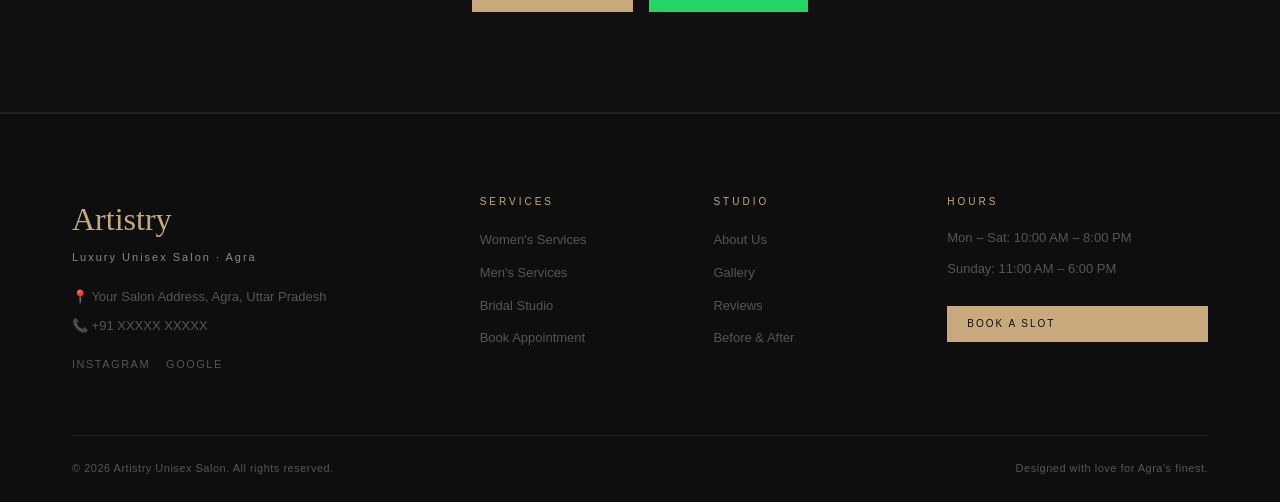
==== commit b22274ea: "Update index.html" ====
--- a/index.html
+++ b/index.html
@@ -65,13 +65,9 @@
       <div class="hero-right">
         <div class="hero-img-frame">
           <div class="hero-img-inner">
-            <!-- Replace src with actual client photo -->
-            <div class="hero-img-placeholder">
-              <div class="placeholder-icon">✦</div>
-              <p>Editorial Hero Photo</p>
-              <small>Cinematic · Dark Background · Rim Lit</small>
-            </div>
-          </div>
+  <img src="images/hero.jpg" alt="Artistry Salon Hero" 
+       style="width:100%; height:100%; object-fit:cover; object-position:top;">
+</div>
           <div class="hero-img-tag">
             <span class="tag-line">Agra's Finest</span>
           </div>
--- a/css/style.css
+++ b/css/style.css
@@ -0,0 +1,1021 @@
+/* ============================================================
+   ARTISTRY UNISEX SALON — AGRA
+   Luxury Editorial CSS
+   Palette: #0E0E0E | #C8A97E | #F7F1EB | #D8B4A0
+   Fonts: Cormorant Garamond (display) + Jost (body)
+============================================================ */
+
+:root {
+  --black:   #0E0E0E;
+  --black2:  #111111;
+  --black3:  #181818;
+  --dark:    #1a1a1a;
+  --gold:    #C8A97E;
+  --gold-lt: #e0c89e;
+  --beige:   #F7F1EB;
+  --nude:    #D8B4A0;
+  --white:   #ffffff;
+  --gray:    #888888;
+  --gray2:   #555555;
+  --gray3:   #333333;
+  --border:  rgba(255,255,255,0.07);
+  --border-d: rgba(0,0,0,0.1);
+  --radius:  0px;
+  --font-display: 'Cormorant Garamond', Georgia, serif;
+  --font-body: 'Jost', sans-serif;
+  --transition: 0.3s ease;
+}
+
+/* ─── RESET & BASE ─── */
+*, *::before, *::after { box-sizing: border-box; margin: 0; padding: 0; }
+html { scroll-behavior: smooth; }
+body {
+  font-family: var(--font-body);
+  background: var(--black);
+  color: var(--white);
+  font-size: 16px;
+  line-height: 1.6;
+  overflow-x: hidden;
+}
+a { text-decoration: none; color: inherit; }
+img { display: block; max-width: 100%; }
+
+/* ─── UTILITIES ─── */
+.container { max-width: 1200px; margin: 0 auto; padding: 0 32px; }
+
+/* ─── BUTTONS ─── */
+.btn-gold {
+  display: inline-block;
+  background: var(--gold);
+  color: var(--black);
+  font-family: var(--font-body);
+  font-size: 11px;
+  font-weight: 500;
+  letter-spacing: 2.5px;
+  text-transform: uppercase;
+  padding: 14px 28px;
+  border: 1px solid var(--gold);
+  cursor: pointer;
+  transition: var(--transition);
+}
+.btn-gold:hover { background: var(--gold-lt); border-color: var(--gold-lt); }
+
+.btn-ghost {
+  display: inline-block;
+  background: transparent;
+  color: var(--white);
+  font-family: var(--font-body);
+  font-size: 11px;
+  font-weight: 400;
+  letter-spacing: 2.5px;
+  text-transform: uppercase;
+  padding: 14px 28px;
+  border: 1px solid rgba(255,255,255,0.25);
+  cursor: pointer;
+  transition: var(--transition);
+}
+.btn-ghost:hover { border-color: var(--gold); color: var(--gold); }
+
+.btn-outline-dark {
+  display: inline-block;
+  background: transparent;
+  color: var(--black);
+  font-family: var(--font-body);
+  font-size: 11px;
+  font-weight: 500;
+  letter-spacing: 2.5px;
+  text-transform: uppercase;
+  padding: 13px 28px;
+  border: 1px solid var(--black);
+  cursor: pointer;
+  transition: var(--transition);
+}
+.btn-outline-dark:hover { background: var(--black); color: var(--white); }
+
+.btn-whatsapp {
+  display: inline-flex;
+  align-items: center;
+  gap: 8px;
+  background: #25d366;
+  color: var(--white);
+  font-family: var(--font-body);
+  font-size: 11px;
+  font-weight: 500;
+  letter-spacing: 2px;
+  text-transform: uppercase;
+  padding: 14px 28px;
+  border: 1px solid #25d366;
+  cursor: pointer;
+  transition: var(--transition);
+}
+.btn-whatsapp:hover { background: #1fba57; }
+
+/* ─── SECTION HEADERS ─── */
+.section-eyebrow {
+  font-family: var(--font-body);
+  font-size: 10px;
+  font-weight: 400;
+  letter-spacing: 4px;
+  text-transform: uppercase;
+  color: var(--gold);
+  margin-bottom: 12px;
+}
+.section-title {
+  font-family: var(--font-display);
+  font-size: 48px;
+  font-weight: 300;
+  line-height: 1.15;
+  color: var(--black);
+  margin-bottom: 16px;
+}
+.section-sub {
+  font-family: var(--font-body);
+  font-size: 14px;
+  color: var(--gray2);
+  font-weight: 300;
+  letter-spacing: 0.5px;
+}
+.section-header { text-align: center; margin-bottom: 56px; }
+.section-header.light .section-title { color: var(--white); }
+.section-sub.light { color: var(--gray); }
+
+/* ─── NAVIGATION ─── */
+.nav {
+  position: fixed;
+  top: 0; left: 0; right: 0;
+  z-index: 100;
+  background: rgba(14,14,14,0.95);
+  backdrop-filter: blur(12px);
+  -webkit-backdrop-filter: blur(12px);
+  border-bottom: 1px solid var(--border);
+  transition: var(--transition);
+}
+.nav.scrolled { background: rgba(10,10,10,0.98); }
+.nav-inner {
+  max-width: 1200px;
+  margin: 0 auto;
+  padding: 0 32px;
+  height: 64px;
+  display: flex;
+  align-items: center;
+  justify-content: space-between;
+}
+.nav-logo { display: flex; flex-direction: column; line-height: 1; }
+.logo-main {
+  font-family: var(--font-display);
+  font-size: 22px;
+  font-weight: 500;
+  color: var(--gold);
+  letter-spacing: 3px;
+  text-transform: uppercase;
+}
+.logo-sub {
+  font-family: var(--font-body);
+  font-size: 9px;
+  font-weight: 300;
+  color: var(--gray);
+  letter-spacing: 3px;
+  text-transform: uppercase;
+  margin-top: 2px;
+}
+.nav-links {
+  display: flex;
+  align-items: center;
+  gap: 32px;
+}
+.nav-links a {
+  font-family: var(--font-body);
+  font-size: 11px;
+  font-weight: 300;
+  letter-spacing: 2px;
+  text-transform: uppercase;
+  color: var(--gray);
+  transition: var(--transition);
+}
+.nav-links a:hover { color: var(--gold); }
+.nav-links .nav-cta {
+  background: var(--gold);
+  color: var(--black);
+  font-weight: 500;
+  padding: 9px 20px;
+  border: 1px solid var(--gold);
+}
+.nav-links .nav-cta:hover { background: var(--gold-lt); }
+.nav-hamburger {
+  display: none;
+  flex-direction: column;
+  gap: 5px;
+  background: none;
+  border: none;
+  cursor: pointer;
+  padding: 4px;
+}
+.nav-hamburger span {
+  display: block;
+  width: 22px;
+  height: 1px;
+  background: var(--white);
+  transition: var(--transition);
+}
+
+/* ─── HERO ─── */
+.hero {
+  min-height: 100vh;
+  background: var(--black);
+  display: flex;
+  flex-direction: column;
+  justify-content: center;
+  position: relative;
+  overflow: hidden;
+  padding-top: 64px;
+}
+.hero-bg-text {
+  position: absolute;
+  top: 50%;
+  left: 50%;
+  transform: translate(-50%, -50%);
+  font-family: var(--font-display);
+  font-size: clamp(100px, 18vw, 200px);
+  font-weight: 600;
+  color: transparent;
+  -webkit-text-stroke: 1px rgba(200,169,126,0.06);
+  white-space: nowrap;
+  pointer-events: none;
+  user-select: none;
+  letter-spacing: 0.1em;
+}
+.hero-content {
+  max-width: 1200px;
+  margin: 0 auto;
+  padding: 80px 32px;
+  display: grid;
+  grid-template-columns: 1fr 1fr;
+  gap: 80px;
+  align-items: center;
+  position: relative;
+  z-index: 1;
+}
+.hero-eyebrow {
+  font-family: var(--font-body);
+  font-size: 10px;
+  font-weight: 300;
+  letter-spacing: 5px;
+  text-transform: uppercase;
+  color: var(--gold);
+  margin-bottom: 20px;
+}
+.hero-h1 {
+  font-family: var(--font-display);
+  font-size: clamp(52px, 6vw, 80px);
+  font-weight: 300;
+  line-height: 1.1;
+  color: var(--white);
+  margin-bottom: 24px;
+  letter-spacing: -1px;
+}
+.hero-h1 em {
+  color: var(--gold);
+  font-style: italic;
+}
+.hero-sub {
+  font-family: var(--font-body);
+  font-size: 15px;
+  font-weight: 300;
+  color: var(--gray);
+  line-height: 1.8;
+  max-width: 400px;
+  margin-bottom: 36px;
+  letter-spacing: 0.3px;
+}
+.hero-btns { display: flex; gap: 14px; margin-bottom: 48px; flex-wrap: wrap; }
+.hero-trust { display: flex; align-items: center; gap: 24px; }
+.trust-item { display: flex; flex-direction: column; gap: 2px; }
+.trust-stars { color: #f5a623; font-size: 12px; letter-spacing: 2px; }
+.trust-num { font-family: var(--font-display); font-size: 24px; font-weight: 500; color: var(--gold); }
+.trust-label { font-family: var(--font-body); font-size: 10px; font-weight: 300; color: var(--gray); letter-spacing: 1px; text-transform: uppercase; }
+.trust-divider { width: 1px; height: 32px; background: var(--border); }
+.hero-right { display: flex; justify-content: center; }
+.hero-img-frame {
+  position: relative;
+  width: 100%;
+  max-width: 420px;
+}
+.hero-img-inner {
+  aspect-ratio: 3/4;
+  background: var(--black3);
+  border: 1px solid var(--border);
+  overflow: hidden;
+  position: relative;
+}
+.hero-img-placeholder {
+  width: 100%;
+  height: 100%;
+  display: flex;
+  flex-direction: column;
+  align-items: center;
+  justify-content: center;
+  gap: 12px;
+  color: var(--gray3);
+}
+.placeholder-icon { font-size: 32px; color: var(--gold); opacity: 0.3; }
+.hero-img-placeholder p { font-family: var(--font-body); font-size: 12px; letter-spacing: 2px; text-transform: uppercase; color: var(--gray3); }
+.hero-img-placeholder small { font-size: 10px; color: var(--gray2); letter-spacing: 1px; }
+.hero-img-tag {
+  position: absolute;
+  bottom: -1px;
+  right: -1px;
+  background: var(--gold);
+  padding: 10px 18px;
+}
+.tag-line { font-family: var(--font-body); font-size: 10px; font-weight: 500; color: var(--black); letter-spacing: 2px; text-transform: uppercase; }
+.hero-scroll-hint {
+  position: absolute;
+  bottom: 32px;
+  left: 50%;
+  transform: translateX(-50%);
+  display: flex;
+  flex-direction: column;
+  align-items: center;
+  gap: 8px;
+  color: var(--gray2);
+  font-family: var(--font-body);
+  font-size: 9px;
+  letter-spacing: 3px;
+  text-transform: uppercase;
+}
+.scroll-line {
+  width: 1px;
+  height: 40px;
+  background: linear-gradient(to bottom, var(--gold), transparent);
+  animation: scrollPulse 2s ease-in-out infinite;
+}
+@keyframes scrollPulse {
+  0%, 100% { opacity: 0.4; transform: scaleY(1); }
+  50% { opacity: 1; transform: scaleY(0.8); }
+}
+
+/* ─── MARQUEE ─── */
+.marquee-strip {
+  background: var(--gold);
+  padding: 12px 0;
+  overflow: hidden;
+  white-space: nowrap;
+}
+.marquee-track {
+  display: inline-flex;
+  animation: marquee 30s linear infinite;
+}
+.marquee-track span {
+  font-family: var(--font-body);
+  font-size: 11px;
+  font-weight: 400;
+  letter-spacing: 2px;
+  text-transform: uppercase;
+  color: var(--black);
+  padding: 0 20px;
+}
+.marquee-track .sep { padding: 0 4px; }
+@keyframes marquee { 0% { transform: translateX(0); } 100% { transform: translateX(-50%); } }
+
+/* ─── SERVICES ─── */
+.services-section {
+  background: var(--beige);
+  padding: 100px 0;
+}
+.services-tabs {
+  display: flex;
+  justify-content: center;
+  gap: 0;
+  margin-bottom: 48px;
+  border: 1px solid rgba(0,0,0,0.12);
+  display: inline-flex;
+  width: 100%;
+  max-width: 360px;
+  margin-left: 50%;
+  transform: translateX(-50%);
+}
+.stab {
+  flex: 1;
+  padding: 12px 0;
+  background: transparent;
+  border: none;
+  font-family: var(--font-body);
+  font-size: 11px;
+  font-weight: 400;
+  letter-spacing: 2px;
+  text-transform: uppercase;
+  color: var(--gray2);
+  cursor: pointer;
+  transition: var(--transition);
+  border-right: 1px solid rgba(0,0,0,0.12);
+}
+.stab:last-child { border-right: none; }
+.stab.active { background: var(--black); color: var(--gold); }
+.stab:hover:not(.active) { background: rgba(0,0,0,0.05); }
+.services-grid {
+  display: grid;
+  grid-template-columns: repeat(3, 1fr);
+  gap: 2px;
+}
+.scard {
+  background: var(--white);
+  padding: 40px 32px;
+  border: 1px solid rgba(0,0,0,0.06);
+  transition: var(--transition);
+  cursor: default;
+}
+.scard:hover { background: var(--black); }
+.scard:hover .scard-num { color: var(--gold); opacity: 1; }
+.scard:hover .scard-name { color: var(--white); }
+.scard:hover .scard-desc { color: var(--gray); }
+.scard:hover .scard-price { color: var(--gold-lt); }
+.scard:hover .scard-book { color: var(--gold); border-color: var(--gold); }
+.scard-bridal { border-left: 3px solid var(--gold); }
+.scard-num {
+  font-family: var(--font-display);
+  font-size: 13px;
+  font-weight: 400;
+  color: var(--nude);
+  opacity: 0.6;
+  margin-bottom: 20px;
+  letter-spacing: 1px;
+}
+.scard-name {
+  font-family: var(--font-display);
+  font-size: 22px;
+  font-weight: 500;
+  color: var(--black);
+  margin-bottom: 12px;
+  line-height: 1.2;
+}
+.scard-desc {
+  font-family: var(--font-body);
+  font-size: 13px;
+  font-weight: 300;
+  color: var(--gray2);
+  line-height: 1.7;
+  margin-bottom: 28px;
+}
+.scard-footer { display: flex; align-items: center; justify-content: space-between; }
+.scard-price {
+  font-family: var(--font-body);
+  font-size: 13px;
+  font-weight: 500;
+  color: var(--black);
+  letter-spacing: 0.5px;
+}
+.scard-book {
+  font-family: var(--font-body);
+  font-size: 10px;
+  font-weight: 400;
+  letter-spacing: 2px;
+  text-transform: uppercase;
+  color: var(--gray2);
+  border-bottom: 1px solid var(--gray2);
+  padding-bottom: 2px;
+  transition: var(--transition);
+}
+
+/* ─── BEFORE / AFTER ─── */
+.transform-section {
+  background: var(--black);
+  padding: 100px 0;
+}
+.transform-grid {
+  display: grid;
+  grid-template-columns: repeat(3, 1fr);
+  gap: 24px;
+}
+.transform-card { display: flex; flex-direction: column; gap: 16px; }
+.ba-slider {
+  position: relative;
+  height: 360px;
+  overflow: hidden;
+  cursor: ew-resize;
+  user-select: none;
+}
+.ba-img-placeholder {
+  position: absolute;
+  top: 0; left: 0; right: 0; bottom: 0;
+  display: flex;
+  align-items: center;
+  justify-content: center;
+}
+.ba-img-placeholder span {
+  font-family: var(--font-body);
+  font-size: 11px;
+  letter-spacing: 2px;
+  text-transform: uppercase;
+  color: rgba(255,255,255,0.4);
+}
+.ba-after { background: #2a2a2a; }
+.ba-after.green { background: #1a2a1a; }
+.ba-after.gold { background: #2a1f0a; }
+.ba-before {
+  position: absolute;
+  top: 0; left: 0; bottom: 0;
+  background: #111;
+  border-right: 2px solid var(--gold);
+  overflow: hidden;
+  min-width: 0;
+}
+.ba-before.dark { background: #0a0a0a; }
+.ba-handle {
+  position: absolute;
+  top: 0; bottom: 0;
+  transform: translateX(-50%);
+  width: 2px;
+  background: var(--gold);
+  display: flex;
+  align-items: center;
+  justify-content: center;
+  cursor: ew-resize;
+}
+.handle-circle {
+  width: 36px;
+  height: 36px;
+  border-radius: 50%;
+  background: var(--gold);
+  color: var(--black);
+  display: flex;
+  align-items: center;
+  justify-content: center;
+  font-size: 12px;
+  font-weight: 700;
+  flex-shrink: 0;
+  letter-spacing: -1px;
+}
+.transform-label {
+  font-family: var(--font-body);
+  font-size: 11px;
+  letter-spacing: 2px;
+  text-transform: uppercase;
+  color: var(--gray);
+  text-align: center;
+}
+
+/* ─── BRIDAL SECTION ─── */
+.bridal-section {
+  background: var(--beige);
+  padding: 100px 0;
+}
+.bridal-inner {
+  max-width: 1200px;
+  margin: 0 auto;
+  padding: 0 32px;
+  display: grid;
+  grid-template-columns: 1fr 1fr;
+  gap: 80px;
+  align-items: center;
+}
+.bridal-title {
+  font-family: var(--font-display);
+  font-size: clamp(36px, 4vw, 52px);
+  font-weight: 300;
+  line-height: 1.2;
+  color: var(--black);
+  margin-bottom: 24px;
+}
+.bridal-desc {
+  font-family: var(--font-body);
+  font-size: 14px;
+  font-weight: 300;
+  color: var(--gray2);
+  line-height: 1.9;
+  margin-bottom: 16px;
+}
+.bridal-list {
+  list-style: none;
+  margin: 24px 0 36px;
+  display: flex;
+  flex-direction: column;
+  gap: 10px;
+}
+.bridal-list li {
+  font-family: var(--font-body);
+  font-size: 13px;
+  font-weight: 300;
+  color: var(--black);
+  letter-spacing: 0.3px;
+}
+.bridal-img-placeholder {
+  width: 100%;
+  aspect-ratio: 3/4;
+  background: #e8e0d5;
+  display: flex;
+  flex-direction: column;
+  align-items: center;
+  justify-content: center;
+  gap: 8px;
+  border: 1px solid rgba(0,0,0,0.1);
+}
+.bridal-img-placeholder p { font-family: var(--font-display); font-size: 20px; color: var(--gray2); }
+.bridal-img-placeholder small { font-family: var(--font-body); font-size: 11px; color: var(--nude); letter-spacing: 1px; }
+
+/* ─── GALLERY ─── */
+.gallery-section { background: var(--white); padding: 100px 0; }
+.gallery-section .section-title { color: var(--black); }
+.ig-grid {
+  display: grid;
+  grid-template-columns: repeat(3, 1fr);
+  gap: 4px;
+  margin-bottom: 40px;
+}
+.ig-item {
+  aspect-ratio: 1;
+  overflow: hidden;
+  position: relative;
+  cursor: pointer;
+}
+.ig-placeholder {
+  background: var(--beige);
+  display: flex;
+  align-items: center;
+  justify-content: center;
+  transition: var(--transition);
+}
+.ig-placeholder:hover { background: var(--nude); opacity: 0.8; }
+.ig-placeholder span {
+  font-family: var(--font-body);
+  font-size: 10px;
+  letter-spacing: 2px;
+  text-transform: uppercase;
+  color: var(--gray2);
+}
+.ig-cta { text-align: center; }
+
+/* ─── TESTIMONIALS ─── */
+.testimonials-section { background: var(--black); padding: 100px 0; }
+.testimonials-grid {
+  display: grid;
+  grid-template-columns: repeat(3, 1fr);
+  gap: 24px;
+  margin-bottom: 48px;
+}
+.tcard {
+  background: var(--black3);
+  border: 1px solid var(--border);
+  padding: 36px 28px;
+  transition: var(--transition);
+}
+.tcard:hover { border-color: rgba(200,169,126,0.3); }
+.tcard-stars { color: #f5a623; font-size: 13px; letter-spacing: 3px; margin-bottom: 20px; }
+.tcard-text {
+  font-family: var(--font-display);
+  font-size: 17px;
+  font-weight: 300;
+  font-style: italic;
+  color: var(--white);
+  line-height: 1.7;
+  margin-bottom: 28px;
+}
+.tcard-author { display: flex; align-items: center; gap: 14px; }
+.tcard-avatar {
+  width: 40px;
+  height: 40px;
+  border-radius: 50%;
+  background: var(--gold);
+  color: var(--black);
+  display: flex;
+  align-items: center;
+  justify-content: center;
+  font-family: var(--font-body);
+  font-size: 12px;
+  font-weight: 500;
+  flex-shrink: 0;
+}
+.tcard-name {
+  font-family: var(--font-body);
+  font-size: 13px;
+  font-weight: 500;
+  color: var(--white);
+  margin-bottom: 2px;
+}
+.tcard-role {
+  font-family: var(--font-body);
+  font-size: 11px;
+  font-weight: 300;
+  color: var(--gray);
+  letter-spacing: 0.5px;
+}
+.google-badge { display: flex; justify-content: center; }
+.google-badge-inner {
+  display: inline-flex;
+  align-items: center;
+  gap: 16px;
+  background: var(--black3);
+  border: 1px solid var(--border);
+  padding: 20px 32px;
+}
+.google-g { font-family: var(--font-body); font-size: 28px; font-weight: 700; color: var(--gold); }
+.google-rating { font-family: var(--font-display); font-size: 22px; font-weight: 500; color: var(--white); }
+.google-count { font-family: var(--font-body); font-size: 11px; font-weight: 300; color: var(--gray); letter-spacing: 0.5px; }
+.google-stars { color: #f5a623; font-size: 14px; letter-spacing: 3px; }
+
+/* ─── ABOUT ─── */
+.about-section { background: var(--beige); padding: 100px 0; }
+.about-inner { display: grid; grid-template-columns: 1fr 1fr; gap: 80px; align-items: center; }
+.about-title {
+  font-family: var(--font-display);
+  font-size: 48px;
+  font-weight: 300;
+  color: var(--black);
+  margin-bottom: 24px;
+  line-height: 1.15;
+}
+.about-desc {
+  font-family: var(--font-body);
+  font-size: 14px;
+  font-weight: 300;
+  color: var(--gray2);
+  line-height: 1.9;
+  margin-bottom: 16px;
+}
+.about-stats {
+  display: grid;
+  grid-template-columns: 1fr 1fr;
+  gap: 32px;
+}
+.astat { text-align: center; padding: 32px 20px; background: var(--white); border: 1px solid rgba(0,0,0,0.07); }
+.astat-num {
+  font-family: var(--font-display);
+  font-size: 52px;
+  font-weight: 400;
+  color: var(--gold);
+  line-height: 1;
+  margin-bottom: 8px;
+}
+.astat-num span { font-size: 28px; }
+.astat-label { font-family: var(--font-body); font-size: 11px; font-weight: 300; color: var(--gray2); letter-spacing: 1px; text-transform: uppercase; }
+
+/* ─── CTA BANNER ─── */
+.cta-banner {
+  background: var(--black2);
+  padding: 100px 32px;
+  text-align: center;
+  border-top: 1px solid var(--border);
+  border-bottom: 1px solid var(--border);
+}
+.cta-eyebrow { font-family: var(--font-body); font-size: 10px; font-weight: 300; letter-spacing: 5px; text-transform: uppercase; color: var(--gold); margin-bottom: 16px; }
+.cta-title {
+  font-family: var(--font-display);
+  font-size: clamp(36px, 5vw, 64px);
+  font-weight: 300;
+  color: var(--white);
+  margin-bottom: 16px;
+  line-height: 1.15;
+}
+.cta-sub { font-family: var(--font-body); font-size: 14px; font-weight: 300; color: var(--gray); margin-bottom: 40px; }
+.cta-btns { display: flex; justify-content: center; gap: 16px; flex-wrap: wrap; }
+
+/* ─── FOOTER ─── */
+.footer { background: var(--black); border-top: 1px solid var(--border); padding: 80px 0 0; }
+.footer-inner { display: grid; grid-template-columns: 2fr 1fr 1fr 1.5fr; gap: 60px; padding-bottom: 60px; }
+.footer-logo { font-family: var(--font-display); font-size: 32px; font-weight: 400; color: var(--gold); margin-bottom: 4px; }
+.footer-tagline { font-family: var(--font-body); font-size: 11px; font-weight: 300; color: var(--gray); letter-spacing: 2px; margin-bottom: 20px; }
+.footer-address, .footer-phone { font-family: var(--font-body); font-size: 13px; font-weight: 300; color: var(--gray2); margin-bottom: 8px; }
+.footer-socials { display: flex; gap: 16px; margin-top: 20px; }
+.footer-socials a { font-family: var(--font-body); font-size: 11px; letter-spacing: 1.5px; text-transform: uppercase; color: var(--gray2); border-bottom: 1px solid transparent; transition: var(--transition); }
+.footer-socials a:hover { color: var(--gold); border-color: var(--gold); }
+.footer-links { display: flex; flex-direction: column; gap: 12px; }
+.footer-links h4 { font-family: var(--font-body); font-size: 10px; font-weight: 500; letter-spacing: 3px; text-transform: uppercase; color: var(--gold); margin-bottom: 8px; }
+.footer-links a { font-family: var(--font-body); font-size: 13px; font-weight: 300; color: var(--gray2); transition: var(--transition); }
+.footer-links a:hover { color: var(--gold); }
+.footer-hours { display: flex; flex-direction: column; gap: 10px; }
+.footer-hours h4 { font-family: var(--font-body); font-size: 10px; font-weight: 500; letter-spacing: 3px; text-transform: uppercase; color: var(--gold); margin-bottom: 8px; }
+.footer-hours p { font-family: var(--font-body); font-size: 13px; font-weight: 300; color: var(--gray2); }
+.footer-book-btn {
+  display: inline-block;
+  margin-top: 16px;
+  background: var(--gold);
+  color: var(--black);
+  font-family: var(--font-body);
+  font-size: 10px;
+  font-weight: 500;
+  letter-spacing: 2px;
+  text-transform: uppercase;
+  padding: 10px 20px;
+  transition: var(--transition);
+}
+.footer-book-btn:hover { background: var(--gold-lt); }
+.footer-bottom {
+  border-top: 1px solid var(--border);
+  padding: 24px 0;
+  display: flex;
+  align-items: center;
+  justify-content: space-between;
+}
+.footer-bottom p { font-family: var(--font-body); font-size: 11px; font-weight: 300; color: var(--gray2); letter-spacing: 0.5px; }
+
+/* ─── WHATSAPP FLOAT ─── */
+.whatsapp-float {
+  position: fixed;
+  bottom: 100px;
+  right: 24px;
+  width: 52px;
+  height: 52px;
+  background: #25d366;
+  border-radius: 50%;
+  display: flex;
+  align-items: center;
+  justify-content: center;
+  z-index: 99;
+  box-shadow: 0 4px 20px rgba(37,211,102,0.3);
+  transition: var(--transition);
+}
+.whatsapp-float:hover { background: #1fba57; transform: scale(1.1); }
+.whatsapp-float svg { width: 26px; height: 26px; }
+
+/* ─── STICKY CTA (mobile) ─── */
+.sticky-cta {
+  position: fixed;
+  bottom: 0; left: 0; right: 0;
+  z-index: 98;
+  display: none;
+  padding: 12px 16px;
+  background: var(--black2);
+  border-top: 1px solid var(--border);
+}
+.sticky-cta-btn {
+  display: block;
+  text-align: center;
+  background: var(--gold);
+  color: var(--black);
+  font-family: var(--font-body);
+  font-size: 12px;
+  font-weight: 500;
+  letter-spacing: 2px;
+  text-transform: uppercase;
+  padding: 14px;
+}
+
+/* ─── BOOKING PAGE ─── */
+.booking-hero {
+  background: var(--black);
+  padding: 120px 32px 60px;
+  text-align: center;
+}
+.booking-hero h1 { font-family: var(--font-display); font-size: 56px; font-weight: 300; color: var(--white); margin-bottom: 12px; }
+.booking-hero p { font-family: var(--font-body); font-size: 14px; color: var(--gray); font-weight: 300; }
+.booking-body { background: var(--beige); padding: 60px 32px 100px; }
+.booking-wrap { max-width: 680px; margin: 0 auto; }
+.booking-step-bar {
+  display: flex;
+  justify-content: space-between;
+  margin-bottom: 48px;
+  position: relative;
+}
+.booking-step-bar::before {
+  content: '';
+  position: absolute;
+  top: 14px; left: 14px; right: 14px;
+  height: 1px;
+  background: rgba(0,0,0,0.12);
+}
+.bstep { display: flex; flex-direction: column; align-items: center; gap: 8px; position: relative; z-index: 1; }
+.bstep-dot {
+  width: 28px; height: 28px;
+  border-radius: 50%;
+  background: var(--white);
+  border: 1px solid rgba(0,0,0,0.15);
+  display: flex; align-items: center; justify-content: center;
+  font-family: var(--font-body); font-size: 10px; font-weight: 500; color: var(--gray2);
+  transition: var(--transition);
+}
+.bstep.active .bstep-dot { background: var(--black); color: var(--gold); border-color: var(--black); }
+.bstep.done .bstep-dot { background: var(--gold); color: var(--black); border-color: var(--gold); }
+.bstep-label { font-family: var(--font-body); font-size: 9px; font-weight: 400; letter-spacing: 1.5px; text-transform: uppercase; color: var(--gray2); white-space: nowrap; }
+.bstep.active .bstep-label { color: var(--black); }
+.booking-form-card {
+  background: var(--white);
+  border: 1px solid rgba(0,0,0,0.08);
+  padding: 40px;
+}
+.form-group { display: flex; flex-direction: column; gap: 8px; margin-bottom: 24px; }
+.form-group label {
+  font-family: var(--font-body);
+  font-size: 10px;
+  font-weight: 500;
+  letter-spacing: 2px;
+  text-transform: uppercase;
+  color: var(--gray2);
+}
+.form-group select,
+.form-group input,
+.form-group textarea {
+  font-family: var(--font-body);
+  font-size: 14px;
+  font-weight: 300;
+  color: var(--black);
+  background: var(--beige);
+  border: 1px solid rgba(0,0,0,0.1);
+  padding: 12px 16px;
+  outline: none;
+  border-radius: 0;
+  width: 100%;
+  transition: var(--transition);
+}
+.form-group select:focus,
+.form-group input:focus,
+.form-group textarea:focus { border-color: var(--gold); background: var(--white); }
+.form-group textarea { min-height: 80px; resize: vertical; }
+.form-grid { display: grid; grid-template-columns: 1fr 1fr; gap: 0 24px; }
+.slot-section { margin-bottom: 28px; }
+.slot-section-label {
+  font-family: var(--font-body);
+  font-size: 10px;
+  font-weight: 500;
+  letter-spacing: 2px;
+  text-transform: uppercase;
+  color: var(--gray2);
+  margin-bottom: 14px;
+}
+.slots-grid { display: grid; grid-template-columns: repeat(4, 1fr); gap: 8px; }
+.slot-btn {
+  padding: 10px 4px;
+  background: var(--beige);
+  border: 1px solid rgba(0,0,0,0.1);
+  font-family: var(--font-body);
+  font-size: 12px;
+  font-weight: 300;
+  color: var(--black);
+  text-align: center;
+  cursor: pointer;
+  transition: var(--transition);
+}
+.slot-btn:hover { border-color: var(--gold); background: rgba(200,169,126,0.1); }
+.slot-btn.selected { background: var(--black); color: var(--gold); border-color: var(--black); font-weight: 500; }
+.slot-btn.booked { opacity: 0.35; cursor: not-allowed; text-decoration: line-through; }
+.form-submit-btn {
+  display: block;
+  width: 100%;
+  padding: 16px;
+  background: var(--black);
+  color: var(--gold);
+  border: none;
+  font-family: var(--font-body);
+  font-size: 12px;
+  font-weight: 500;
+  letter-spacing: 3px;
+  text-transform: uppercase;
+  cursor: pointer;
+  transition: var(--transition);
+  margin-top: 8px;
+}
+.form-submit-btn:hover { background: var(--gold); color: var(--black); }
+.booking-note {
+  text-align: center;
+  margin-top: 20px;
+  font-family: var(--font-body);
+  font-size: 12px;
+  color: var(--gray2);
+}
+.booking-success {
+  display: none;
+  text-align: center;
+  padding: 48px 24px;
+}
+.booking-success.visible { display: block; }
+.success-icon { font-size: 48px; margin-bottom: 16px; }
+.success-title { font-family: var(--font-display); font-size: 36px; font-weight: 400; color: var(--black); margin-bottom: 12px; }
+.success-msg { font-family: var(--font-body); font-size: 14px; color: var(--gray2); }
+
+/* ─── RESPONSIVE ─── */
+@media (max-width: 960px) {
+  .hero-content { grid-template-columns: 1fr; gap: 48px; }
+  .hero-right { display: none; }
+  .hero-bg-text { font-size: 20vw; opacity: 0.5; }
+  .services-grid { grid-template-columns: 1fr 1fr; }
+  .transform-grid { grid-template-columns: 1fr; }
+  .testimonials-grid { grid-template-columns: 1fr; }
+  .bridal-inner { grid-template-columns: 1fr; }
+  .bridal-img { display: none; }
+  .about-inner { grid-template-columns: 1fr; }
+  .about-stats { grid-template-columns: repeat(2, 1fr); }
+  .footer-inner { grid-template-columns: 1fr 1fr; gap: 40px; }
+  .ig-grid { grid-template-columns: repeat(2, 1fr); }
+  .nav-links { display: none; flex-direction: column; position: fixed; top: 64px; left: 0; right: 0; background: var(--black2); padding: 24px 32px; gap: 20px; border-bottom: 1px solid var(--border); }
+  .nav-links.open { display: flex; }
+  .nav-hamburger { display: flex; }
+  .sticky-cta { display: block; }
+  .whatsapp-float { bottom: 76px; }
+  .form-grid { grid-template-columns: 1fr; }
+  .slots-grid { grid-template-columns: repeat(3, 1fr); }
+}
+@media (max-width: 600px) {
+  .section-title { font-size: 36px; }
+  .services-grid { grid-template-columns: 1fr; }
+  .ig-grid { grid-template-columns: repeat(2, 1fr); }
+  .footer-inner { grid-template-columns: 1fr; }
+  .booking-form-card { padding: 24px; }
+  .slots-grid { grid-template-columns: repeat(2, 1fr); }
+  .hero-btns { flex-direction: column; }
+  .hero-h1 { font-size: 44px; }
+  .cta-btns { flex-direction: column; align-items: center; }
+}
+
+/* ─── ANIMATIONS ─── */
+.fade-up { opacity: 0; transform: translateY(24px); transition: opacity 0.7s ease, transform 0.7s ease; }
+.fade-up.visible { opacity: 1; transform: translateY(0); }
+.fade-in { opacity: 0; transition: opacity 0.7s ease; }
+.fade-in.visible { opacity: 1; }
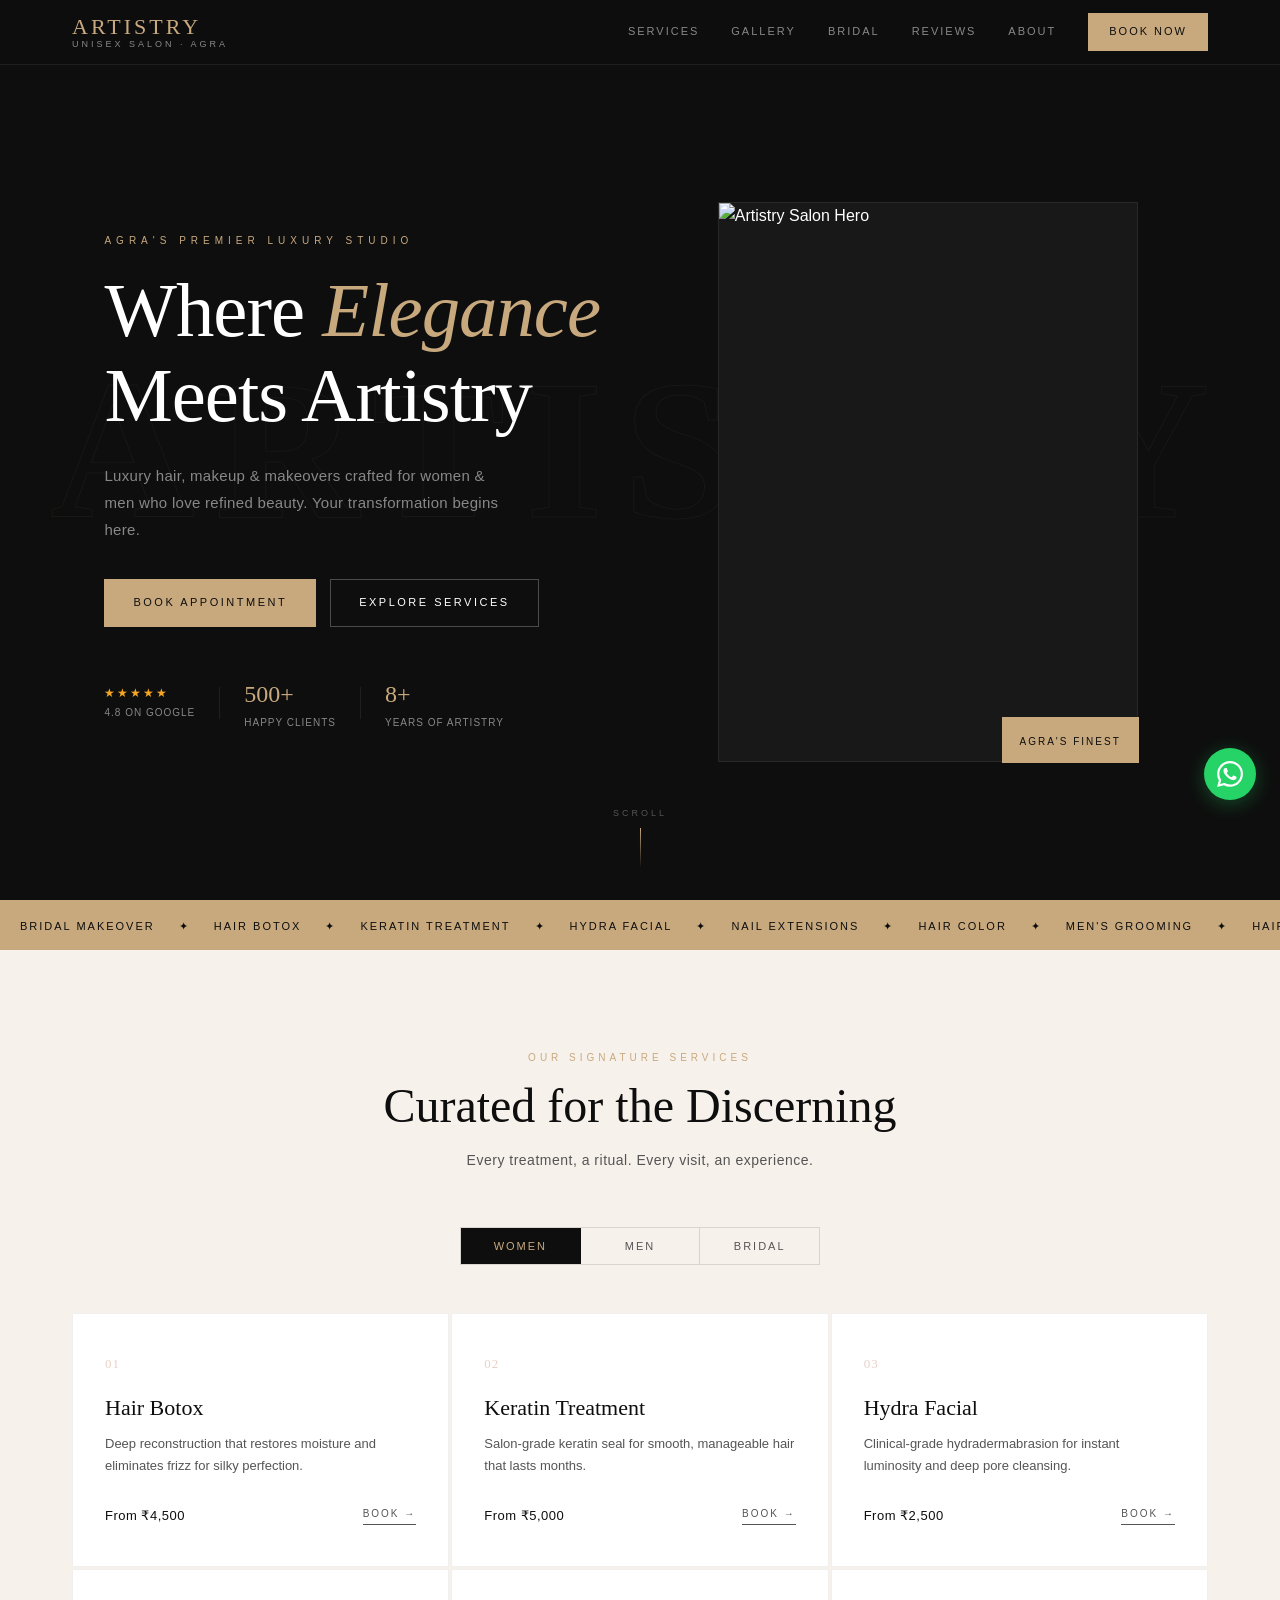
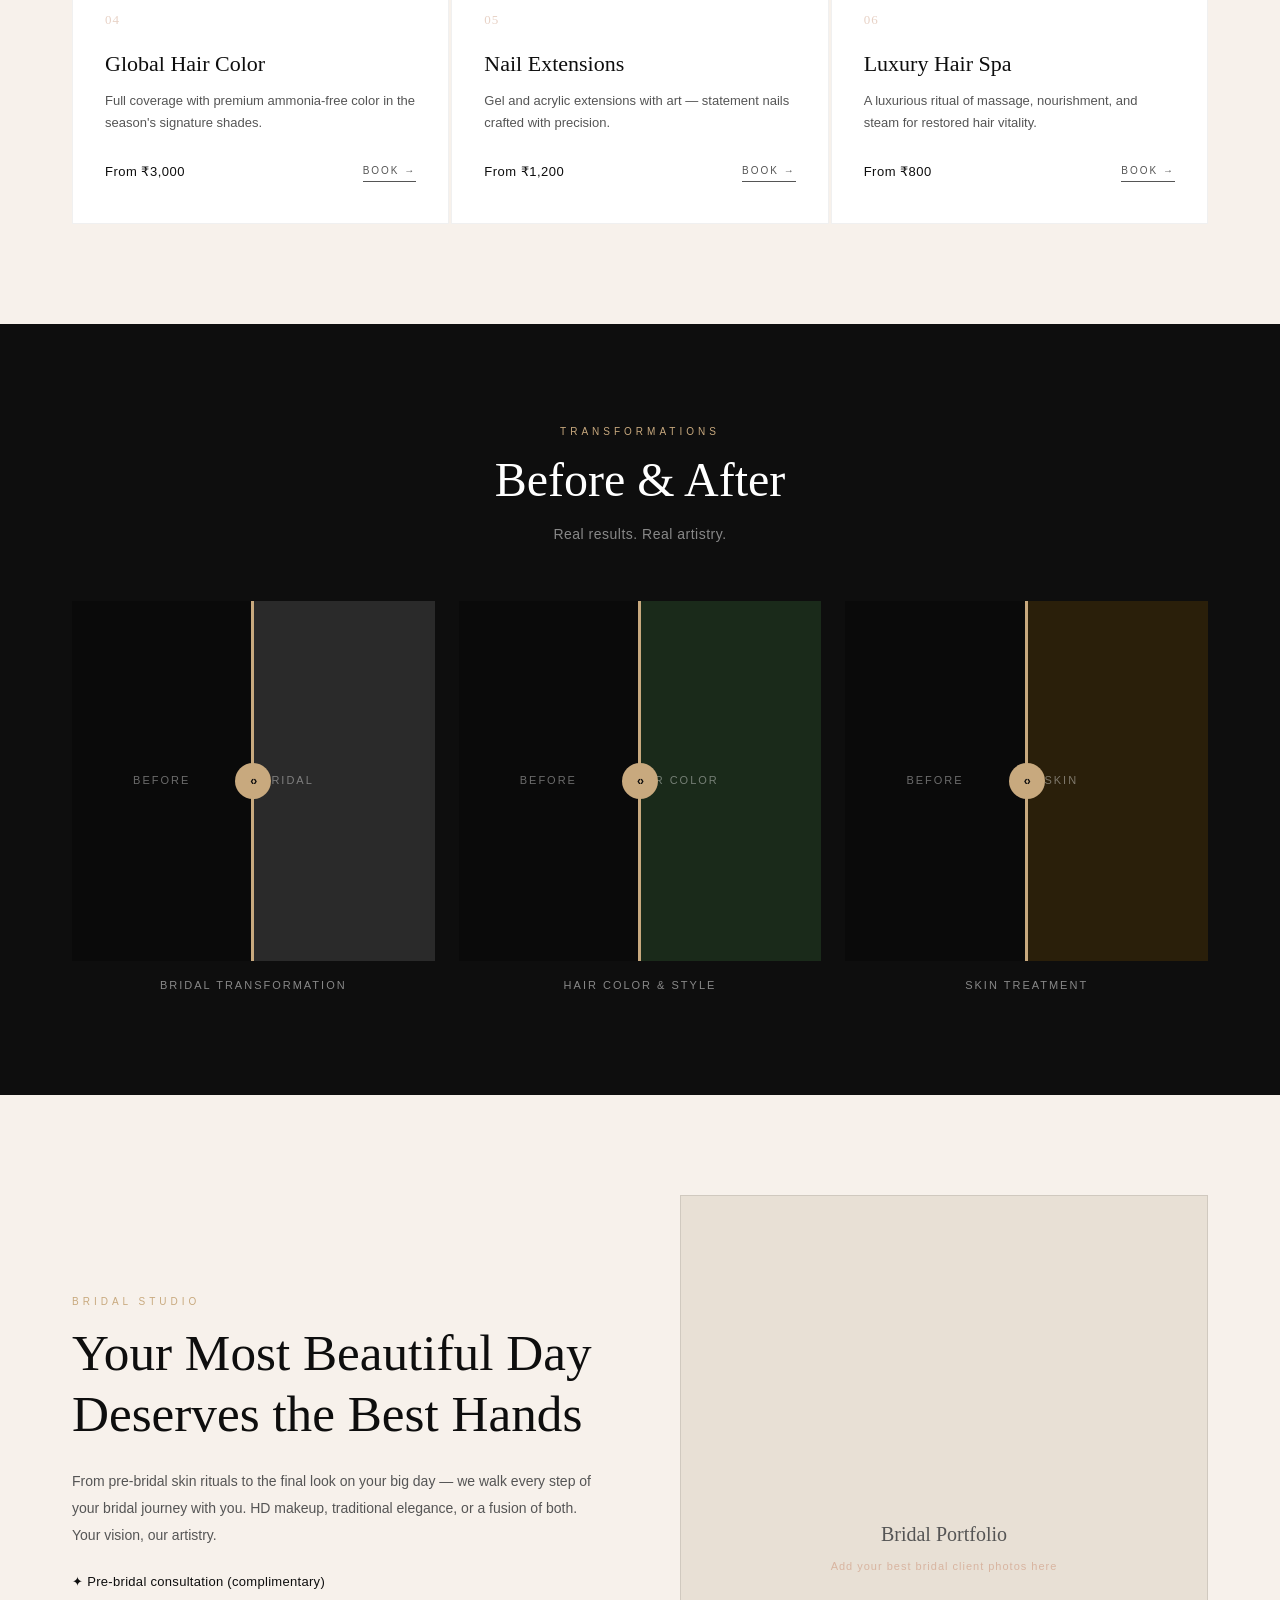
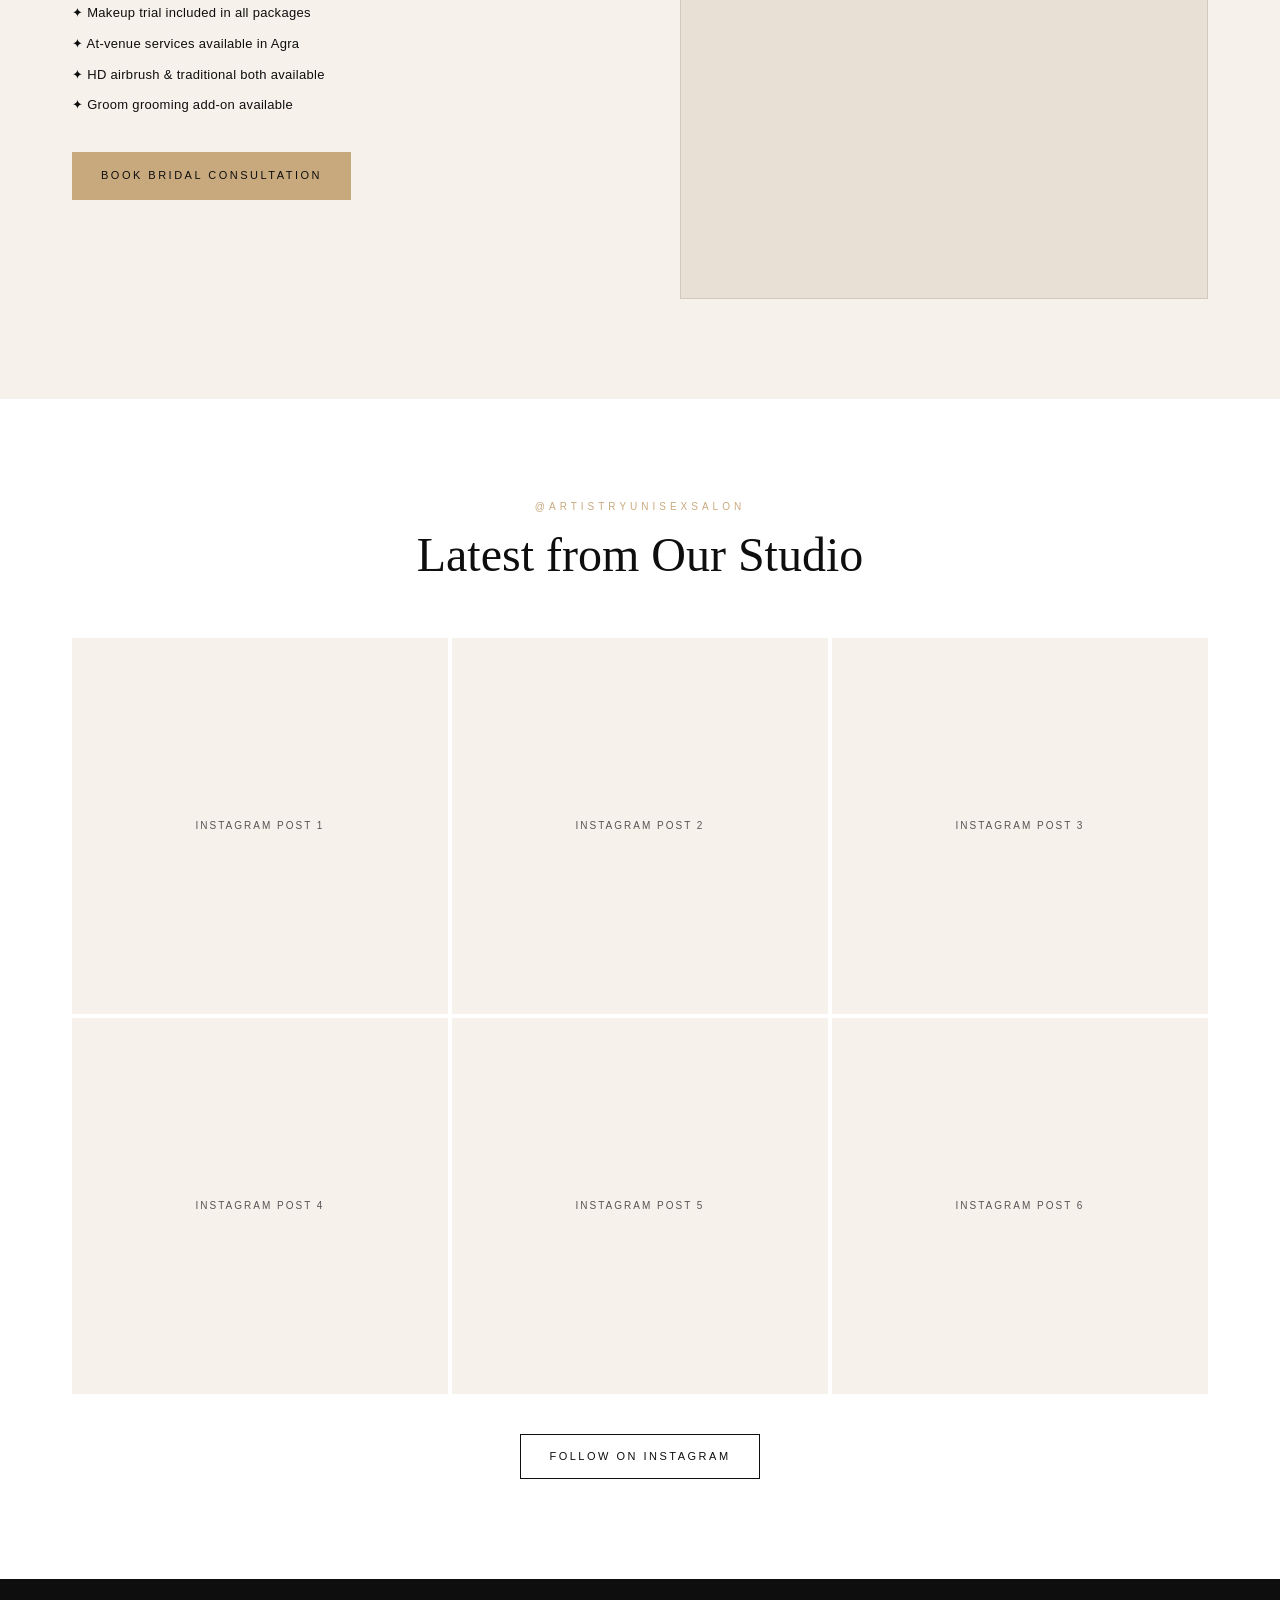
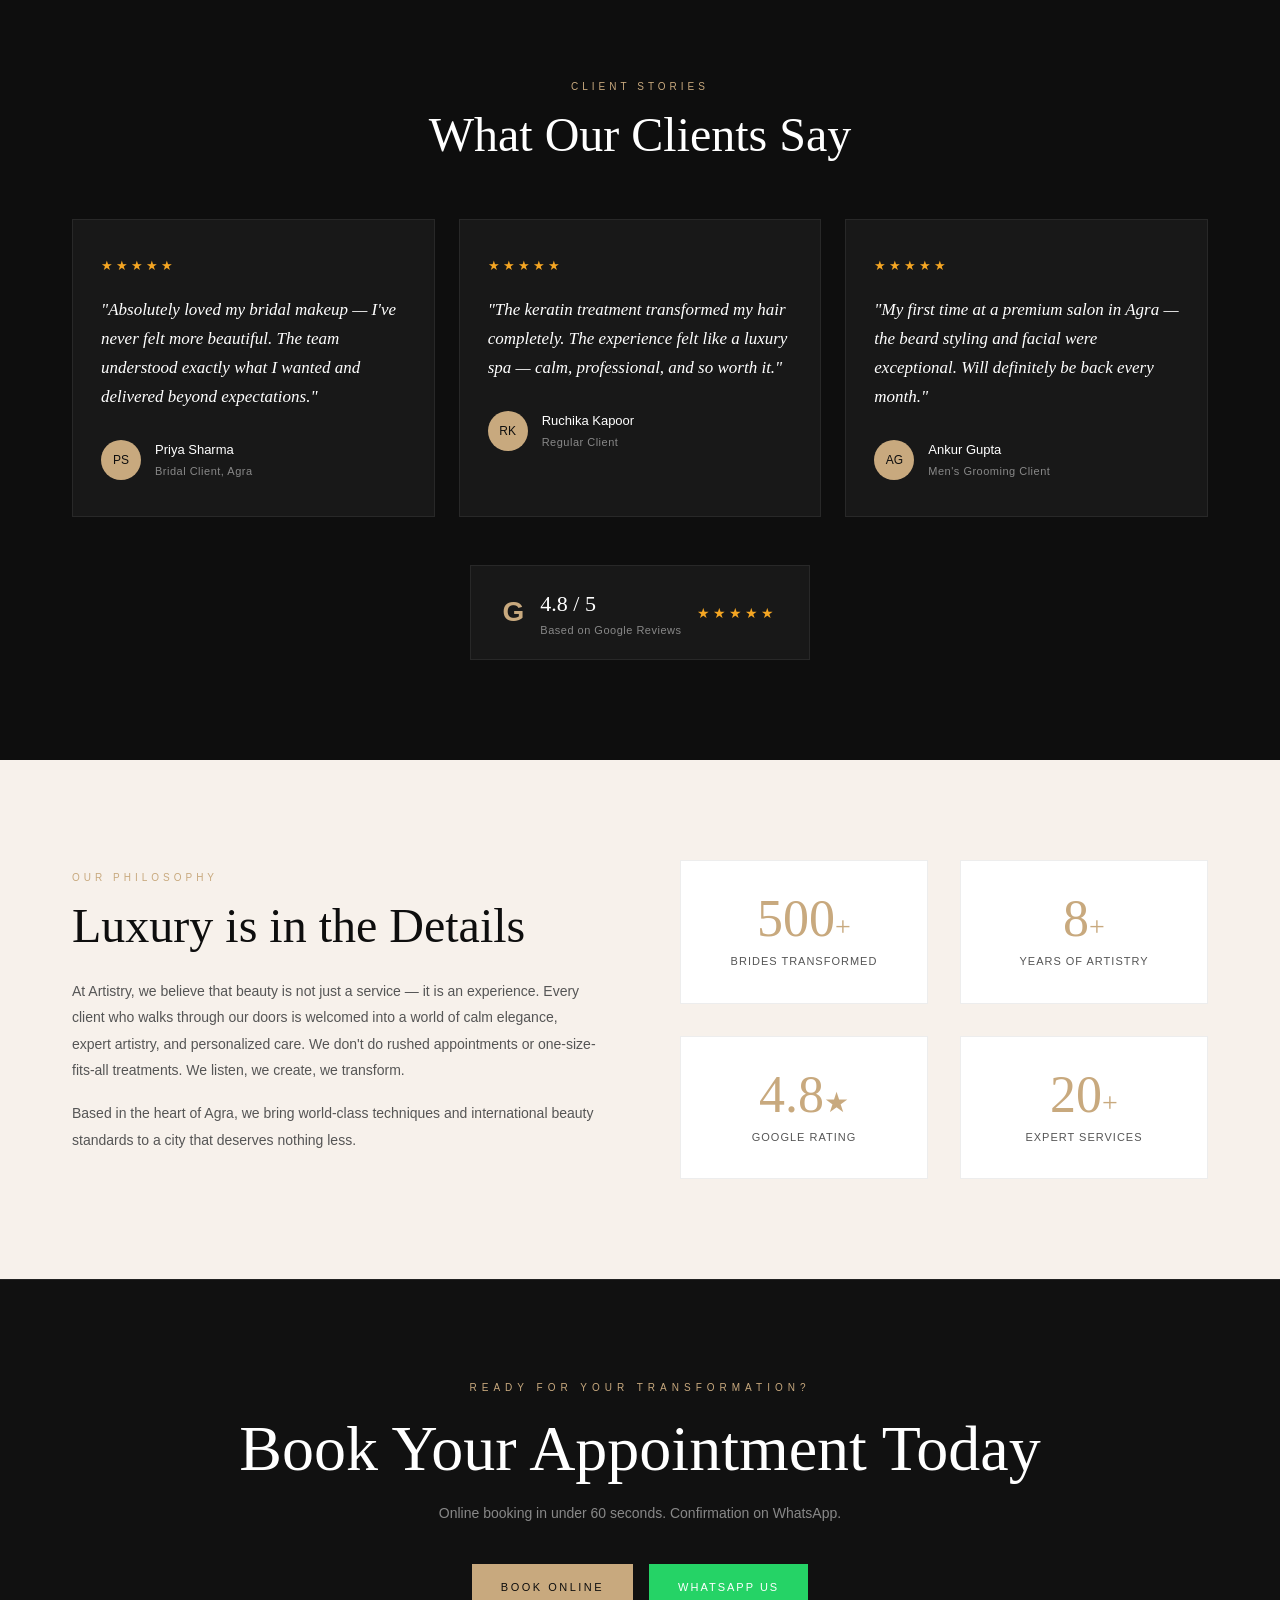
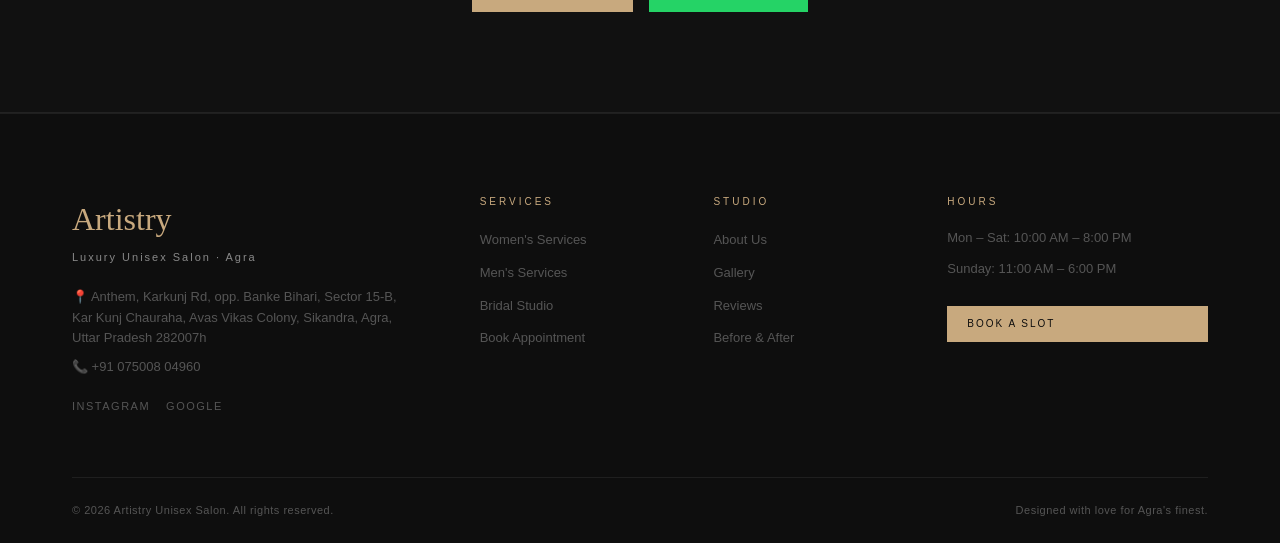
==== commit 351aa749: "Update index.html" ====
--- a/index.html
+++ b/index.html
@@ -65,7 +65,7 @@
       <div class="hero-right">
         <div class="hero-img-frame">
           <div class="hero-img-inner">
-  <img src="images/hero.jpg" alt="Artistry Salon Hero" 
+  <img src="images/hero.png" alt="Artistry Salon Hero" 
        style="width:100%; height:100%; object-fit:cover; object-position:top;">
 </div>
           <div class="hero-img-tag">
@@ -471,8 +471,8 @@
         <div class="footer-brand">
           <p class="footer-logo">Artistry</p>
           <p class="footer-tagline">Luxury Unisex Salon · Agra</p>
-          <p class="footer-address">📍 Your Salon Address, Agra, Uttar Pradesh</p>
-          <p class="footer-phone">📞 +91 XXXXX XXXXX</p>
+          <p class="footer-address">📍 Anthem, Karkunj Rd, opp. Banke Bihari, Sector 15-B, Kar Kunj Chauraha, Avas Vikas Colony, Sikandra, Agra, Uttar Pradesh 282007h</p>
+          <p class="footer-phone">📞 +91 075008 04960</p>
           <div class="footer-socials">
             <a href="https://www.instagram.com/artistryunisexsalon/" target="_blank">Instagram</a>
             <a href="https://share.google/z6KZqKo4TB36iaTua" target="_blank">Google</a>
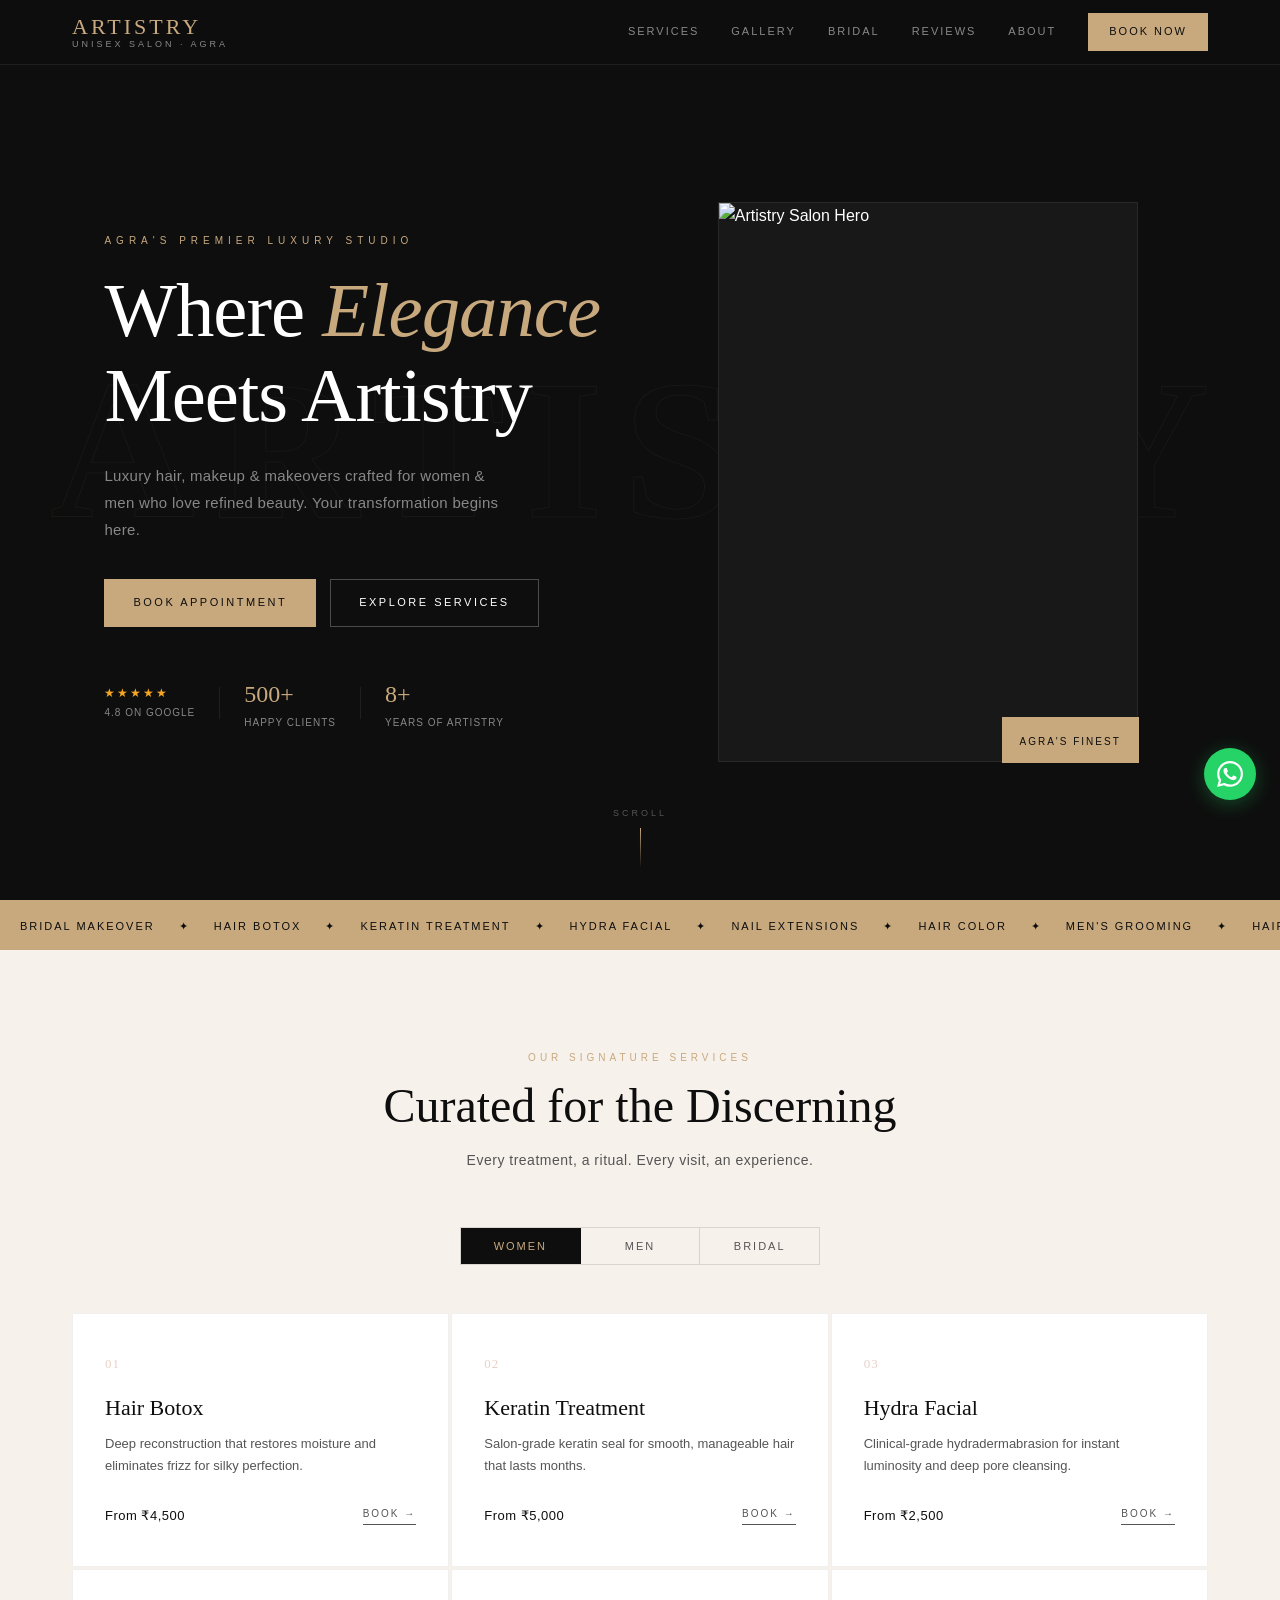
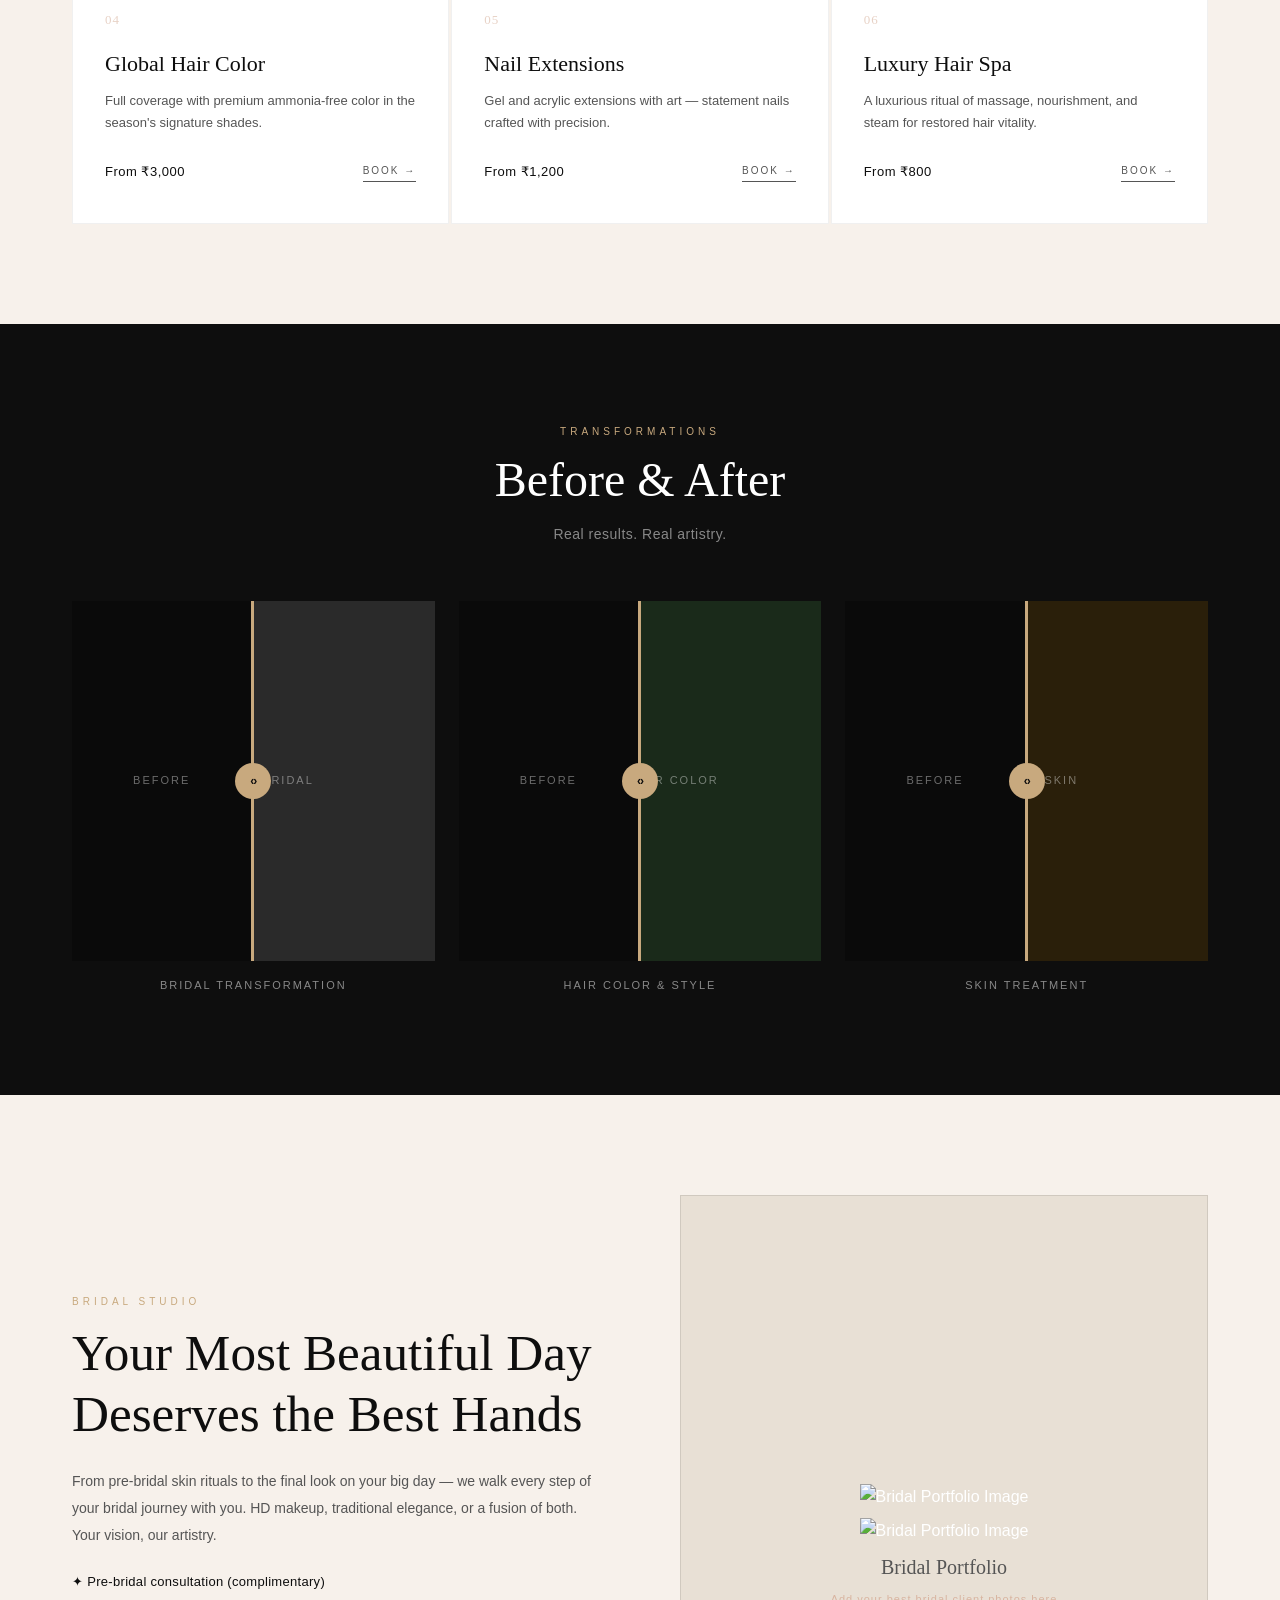
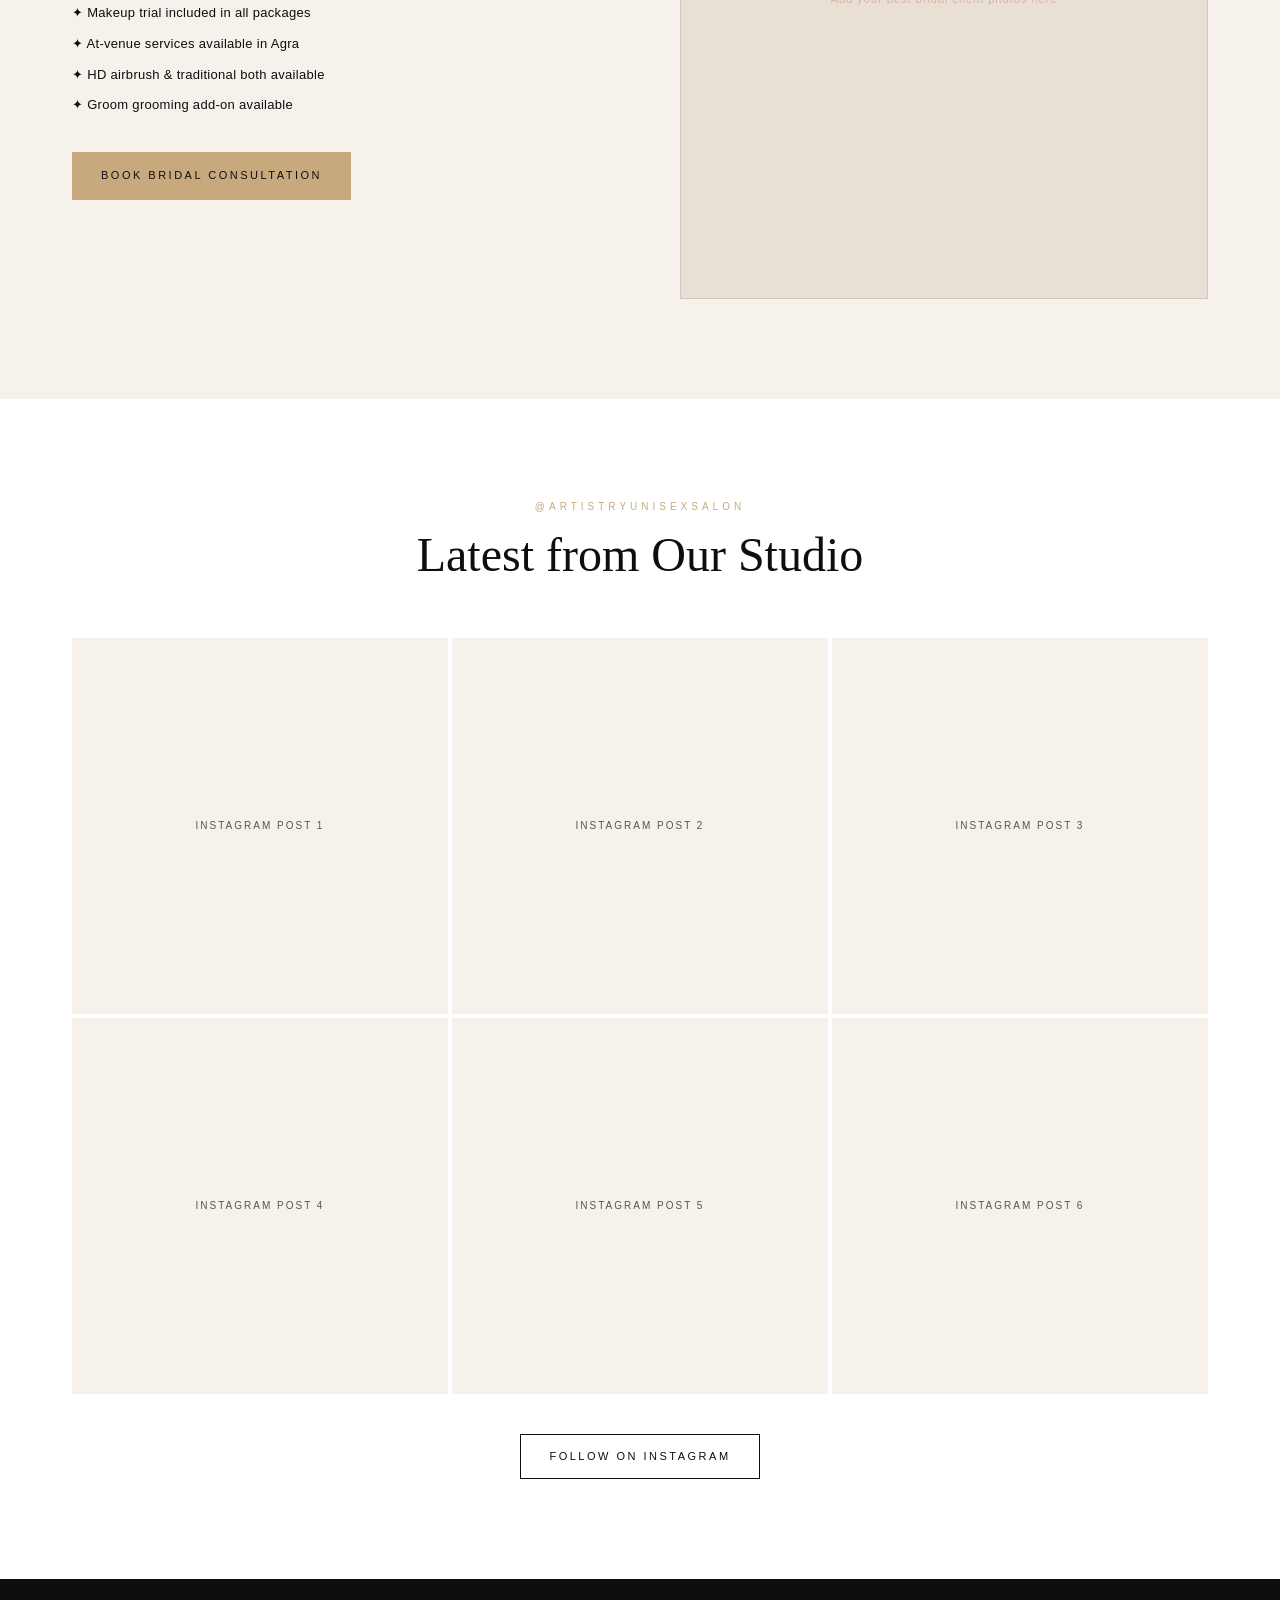
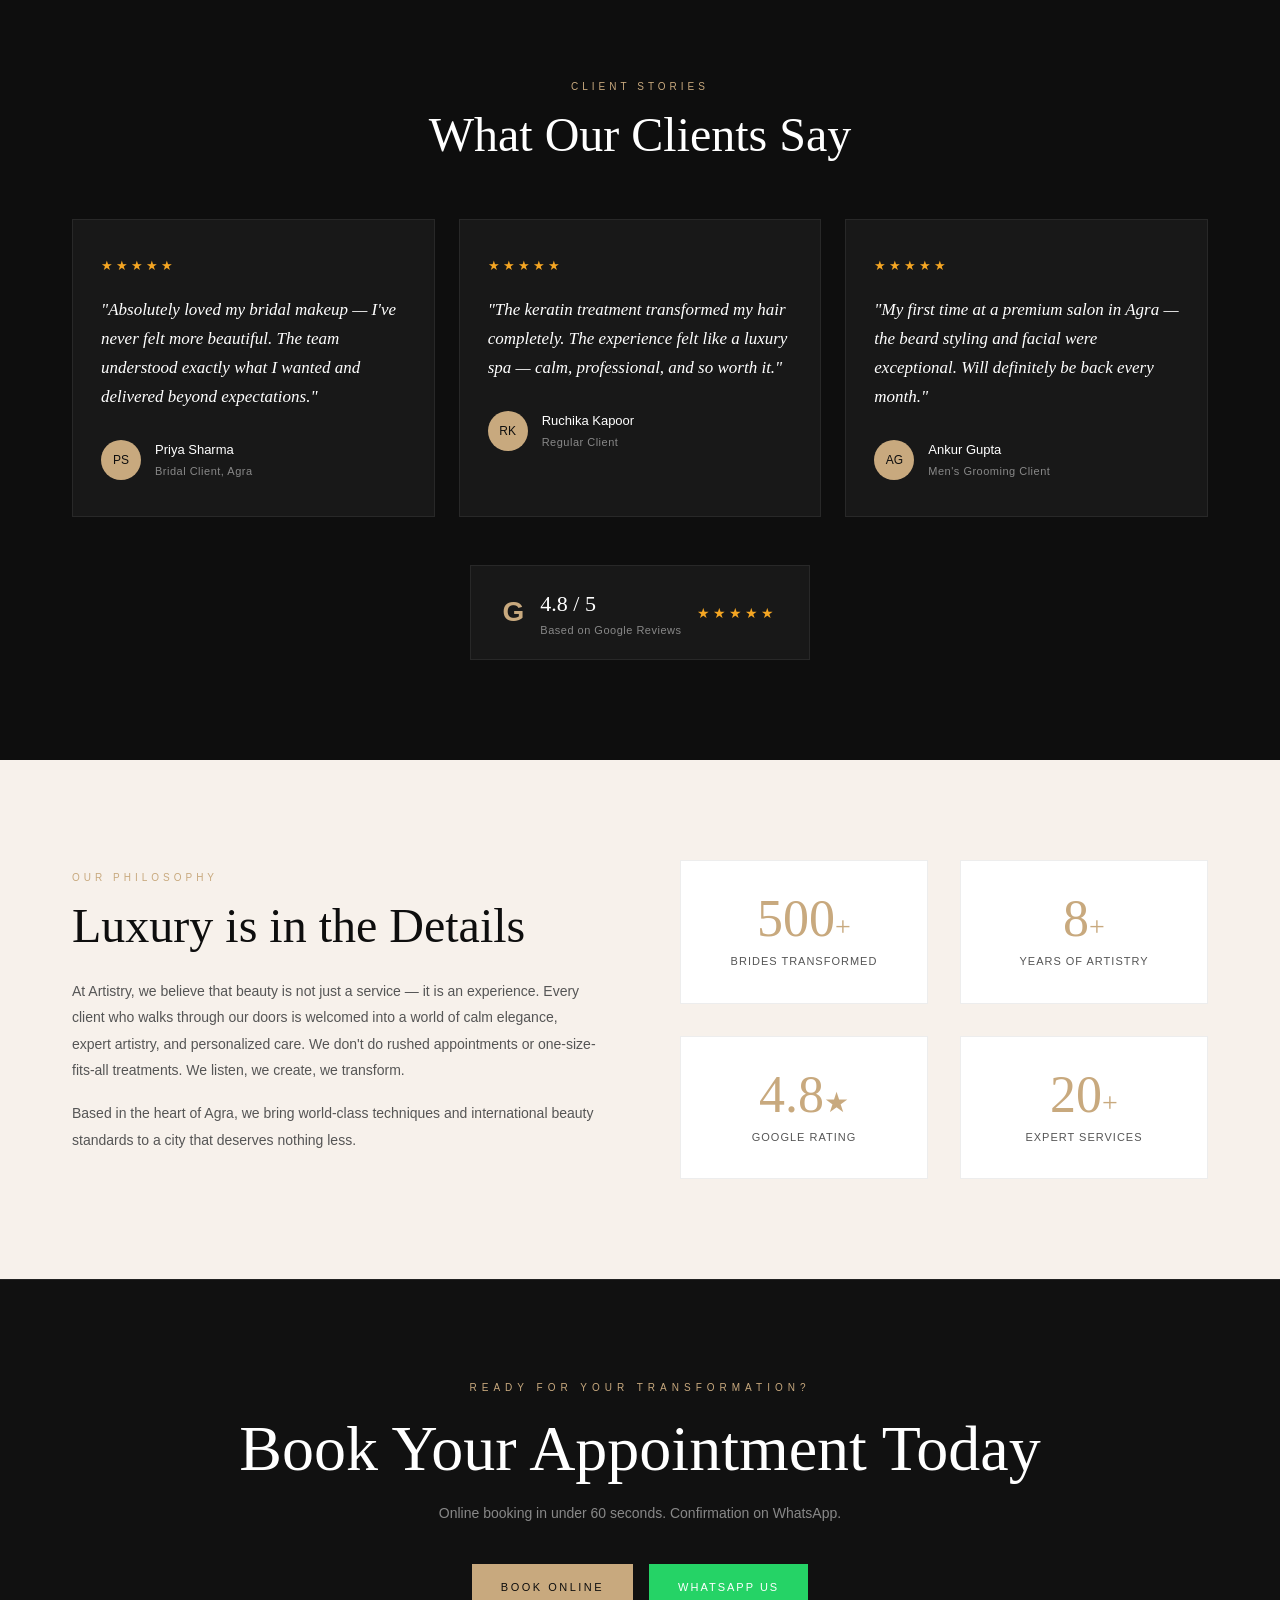
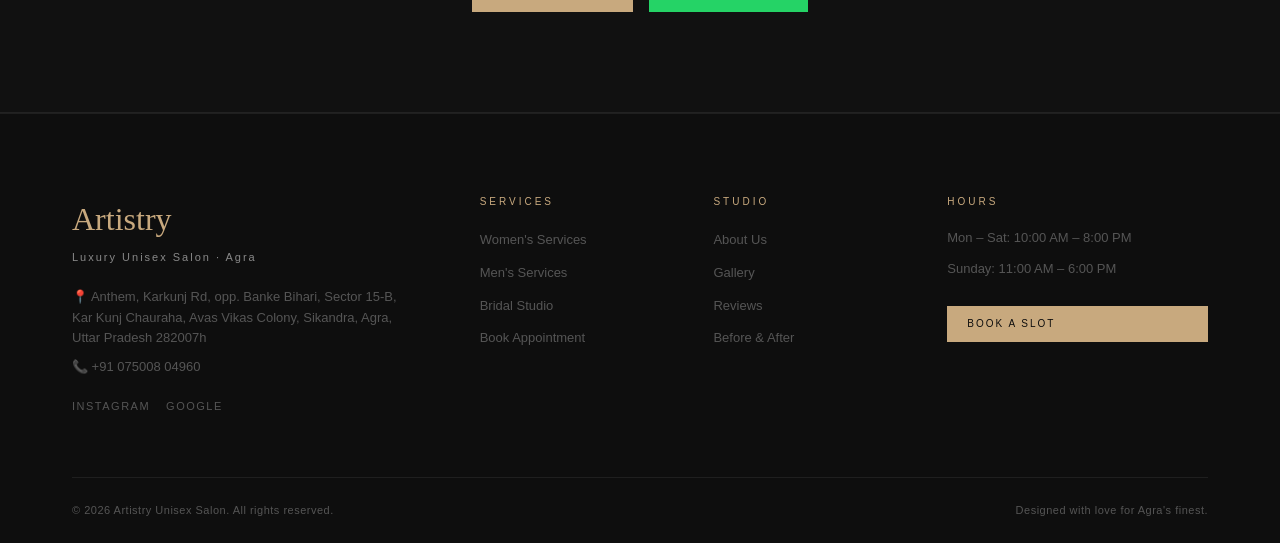
==== commit 54651294: "Update index.html" ====
--- a/index.html
+++ b/index.html
@@ -336,6 +336,7 @@
       </div>
       <div class="bridal-img">
         <div class="bridal-img-placeholder">
+<img src="bridal-image.jpg" alt="Bridal Portfolio Image" class="bridal-image"><img src="path_to_your_image.jpg" alt="Bridal Portfolio Image" class="bridal-image">
           <p>Bridal Portfolio</p>
           <small>Add your best bridal client photos here</small>
         </div>
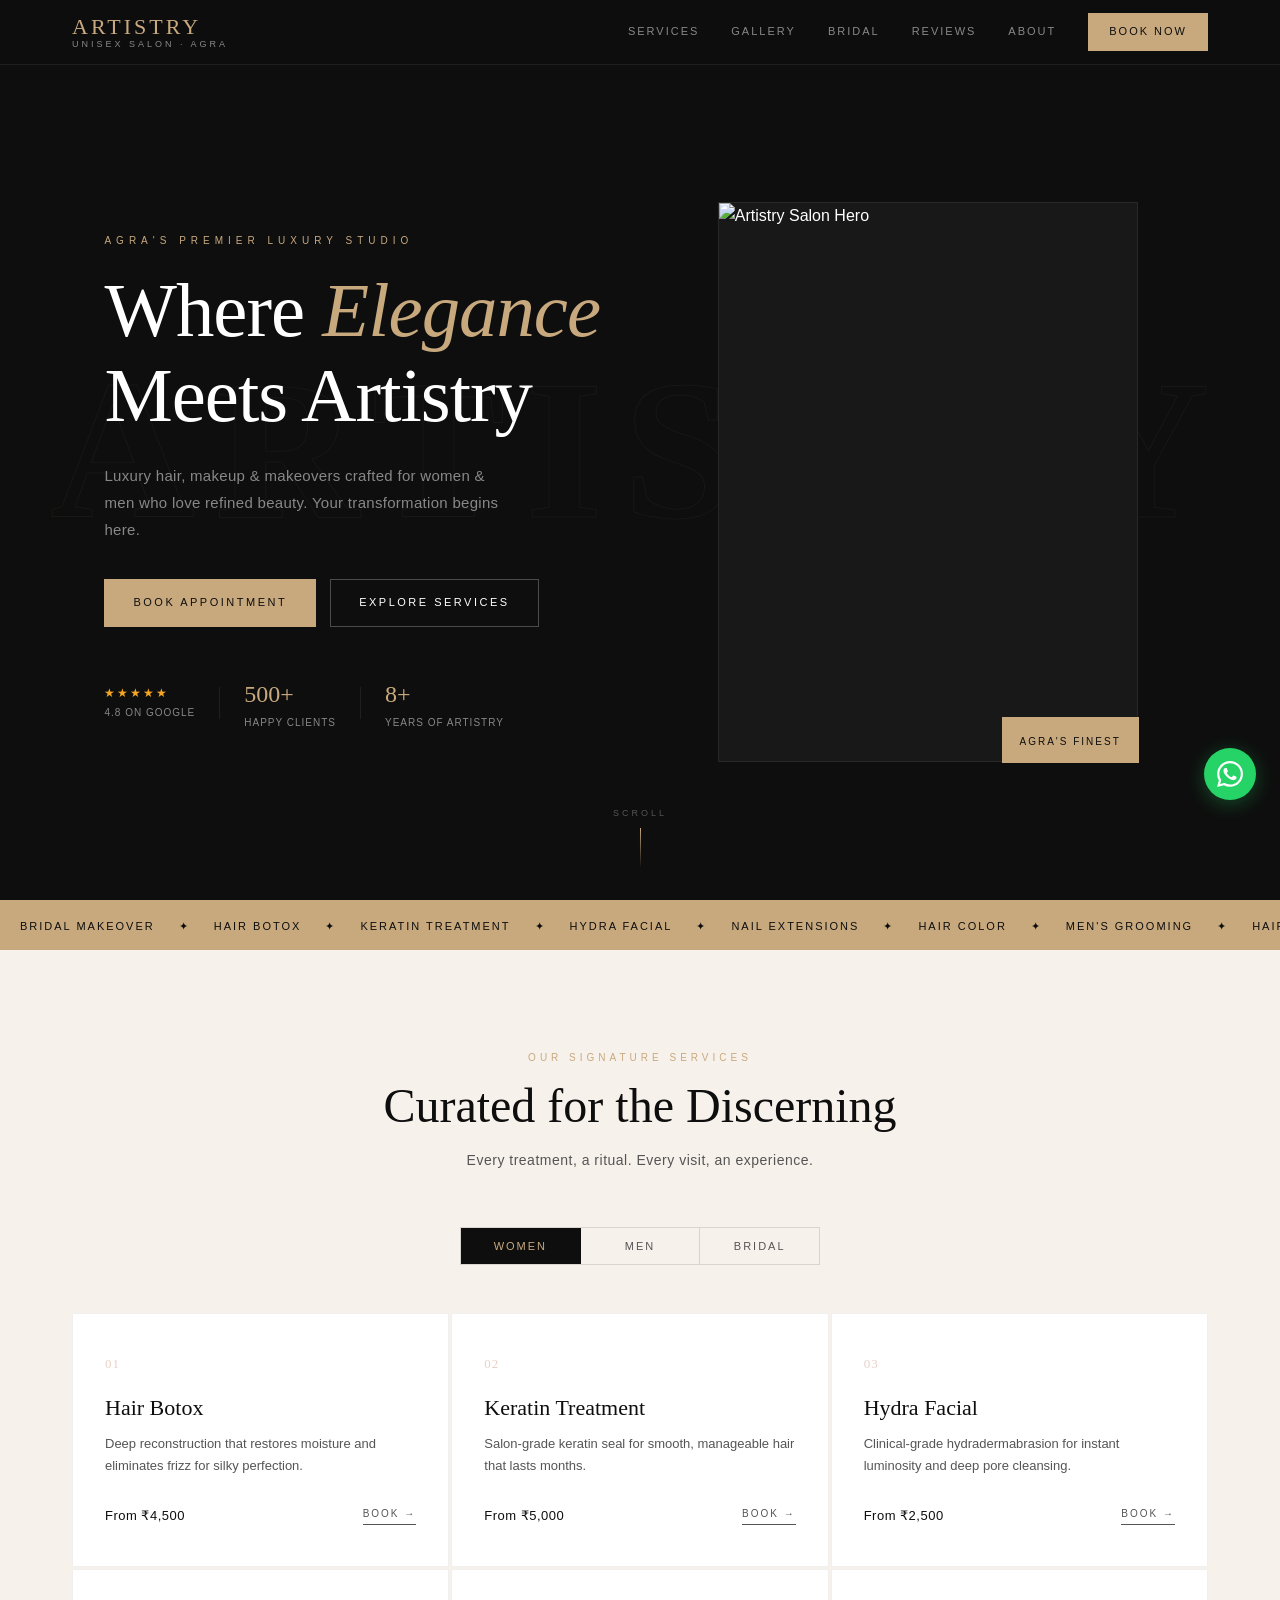
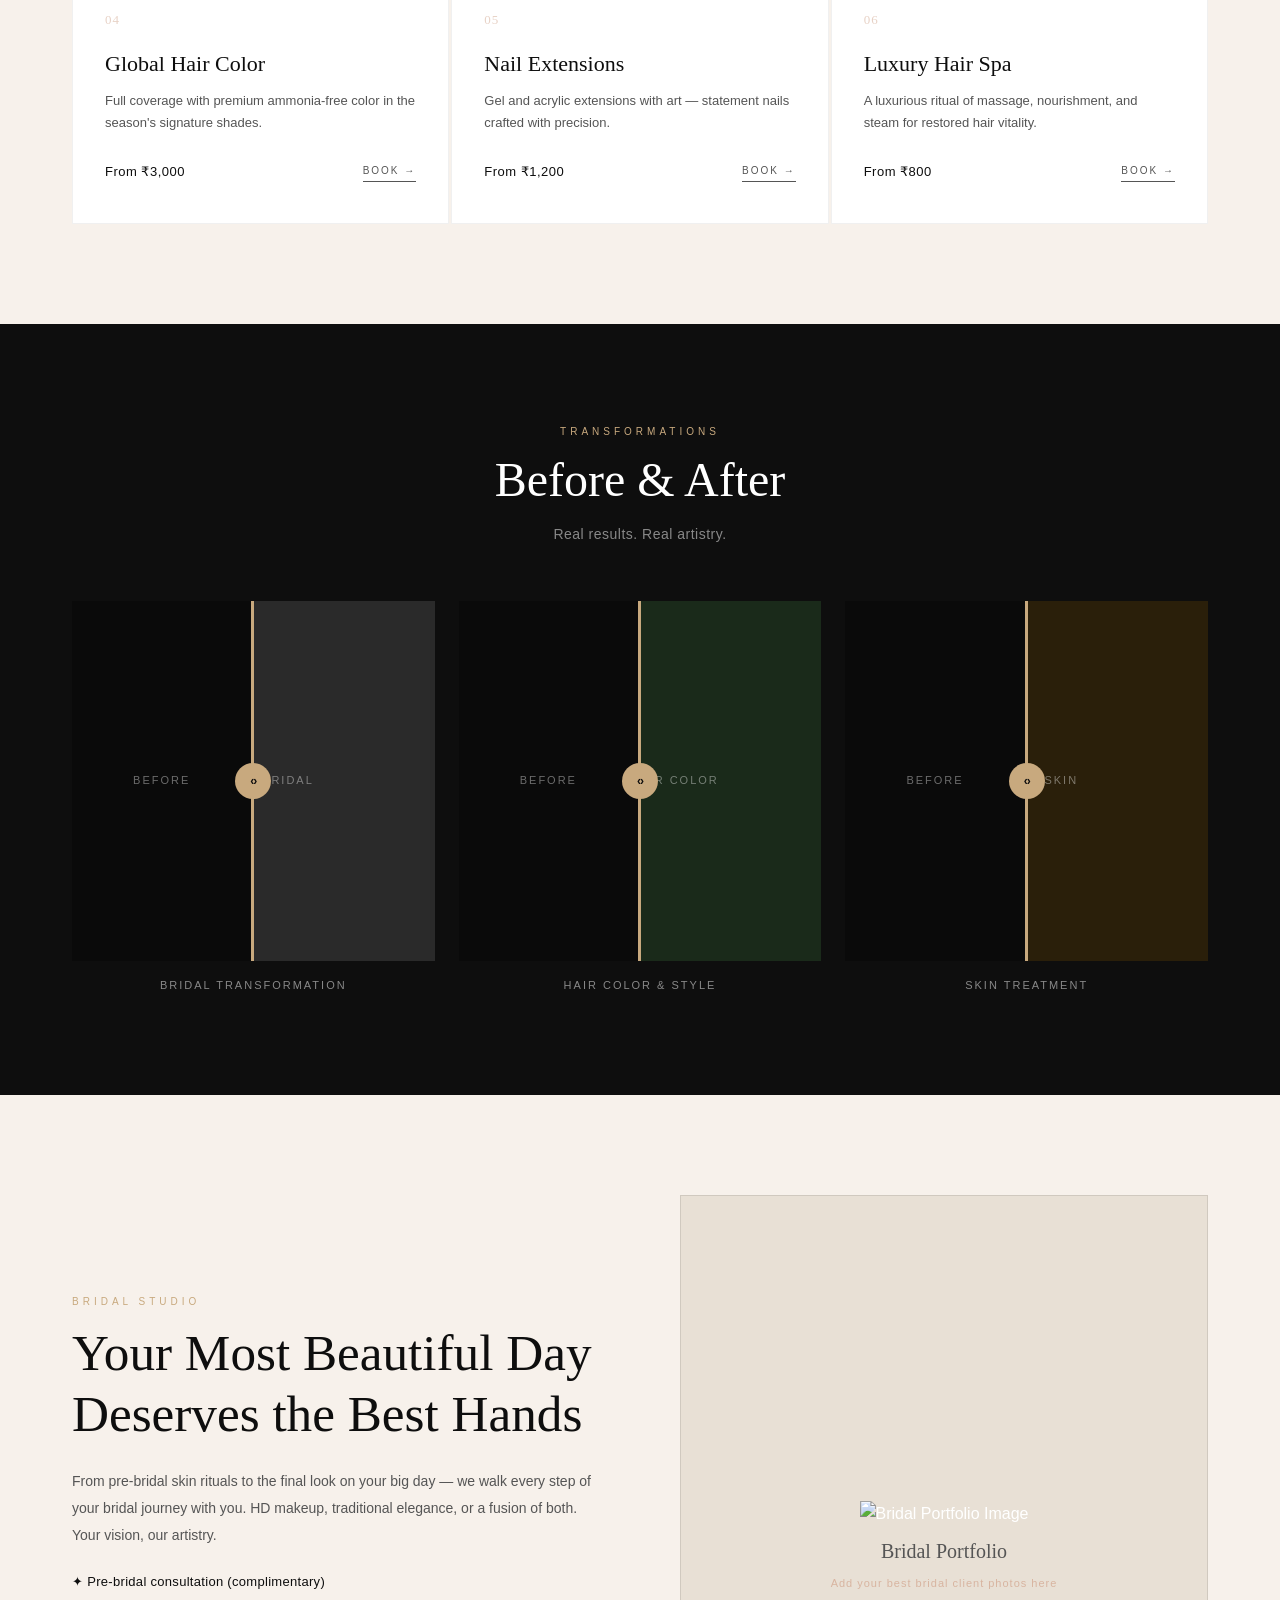
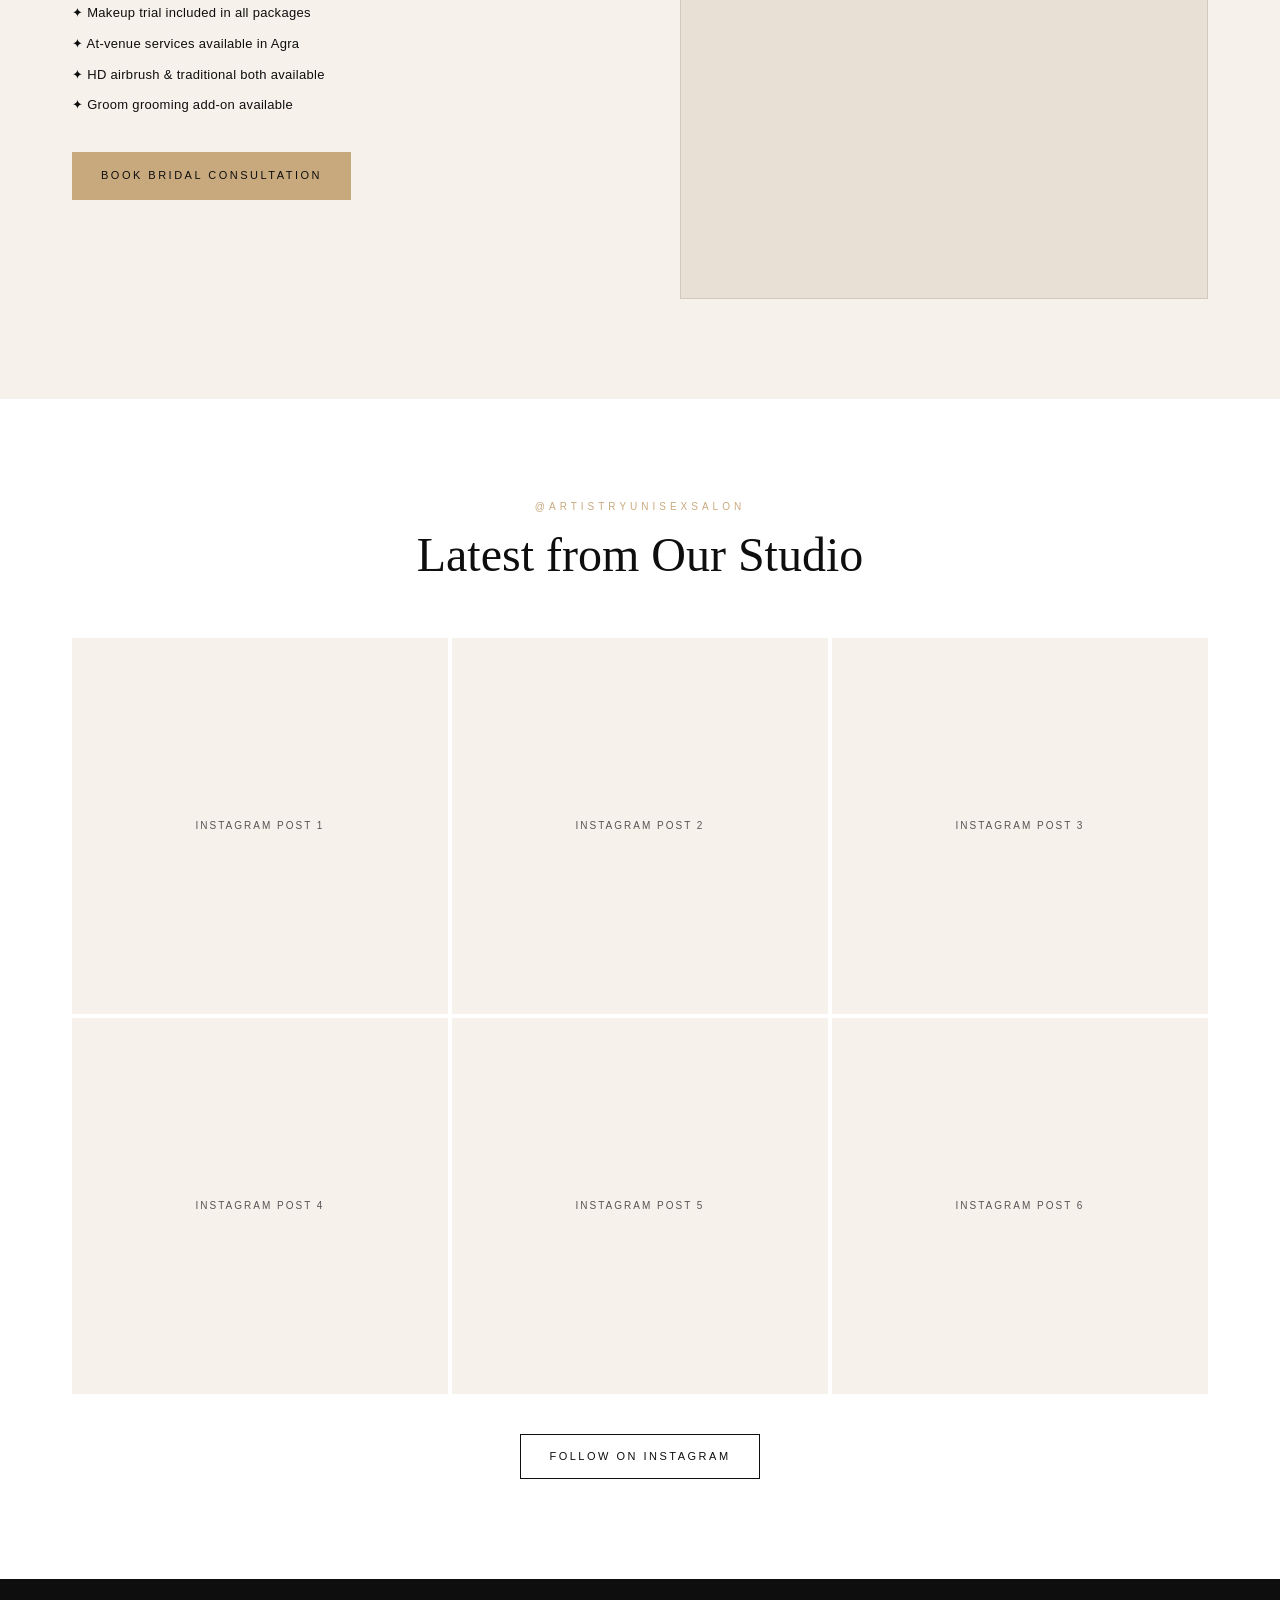
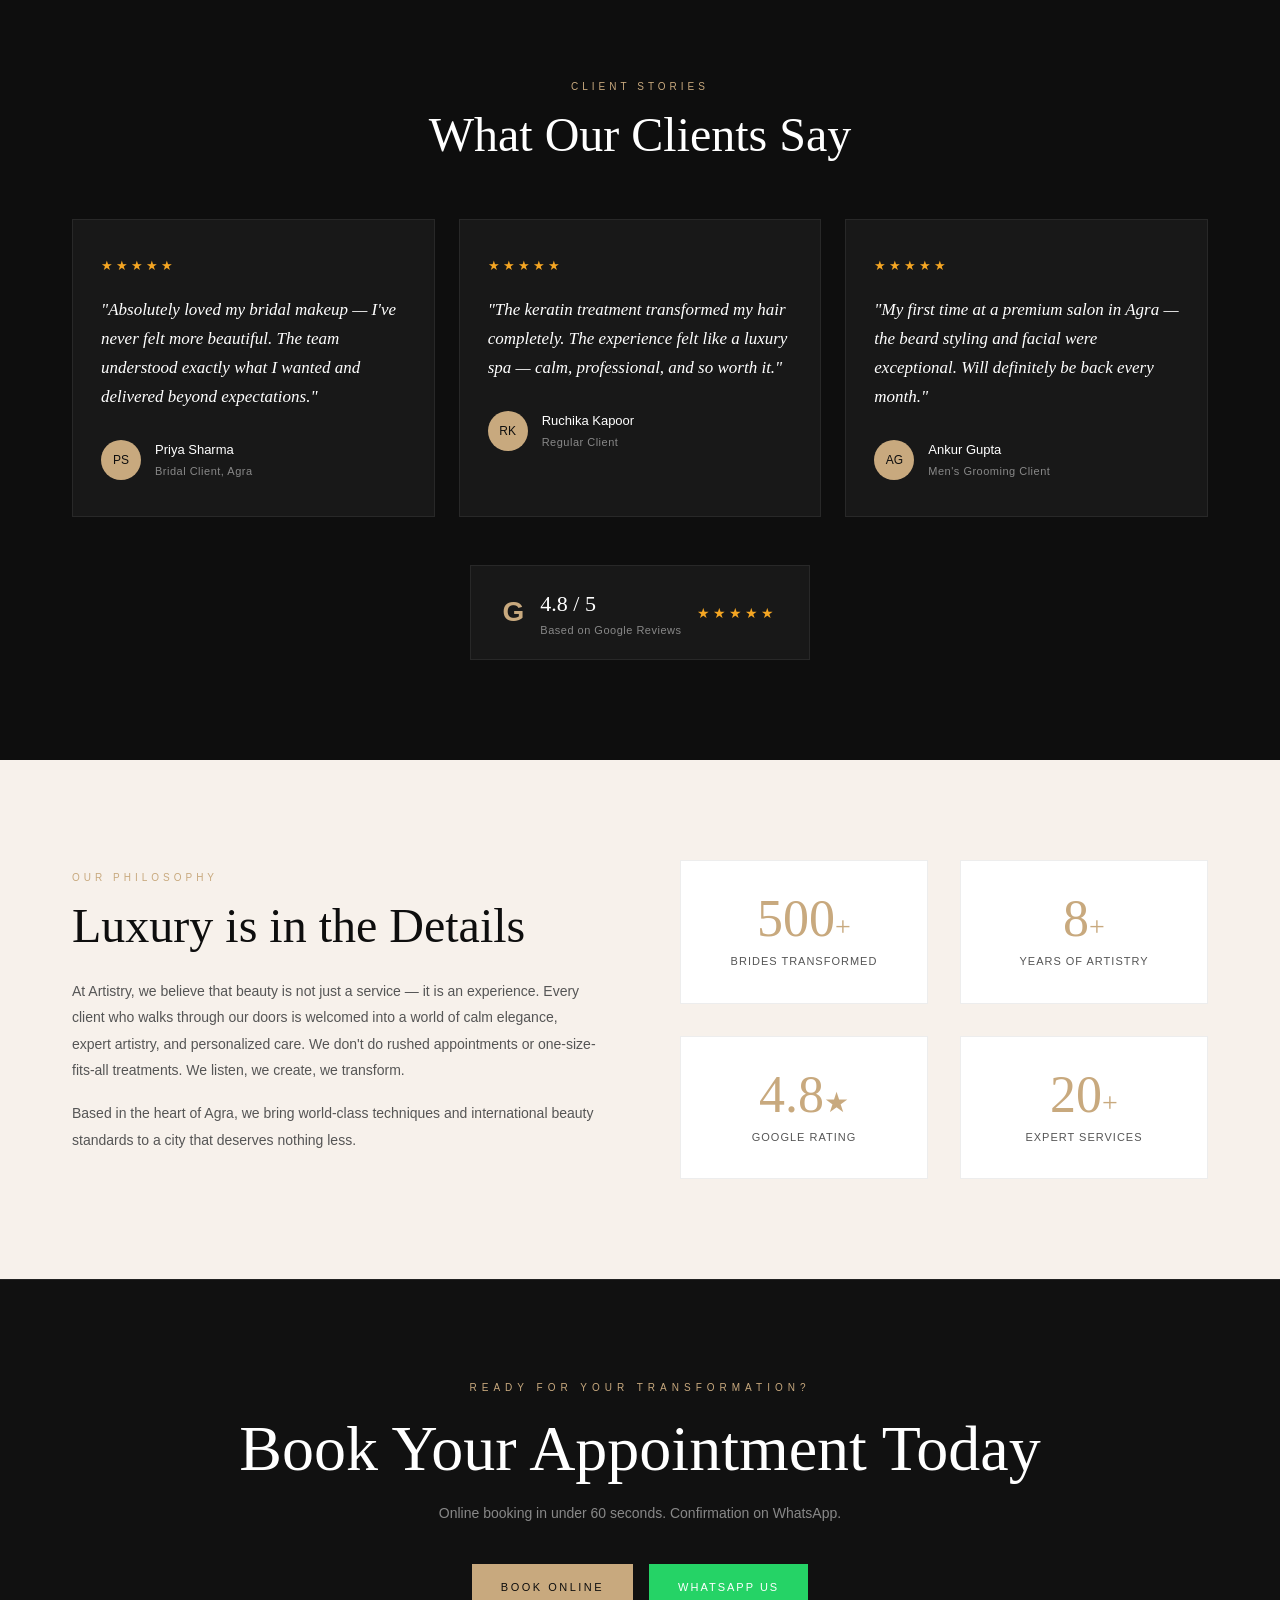
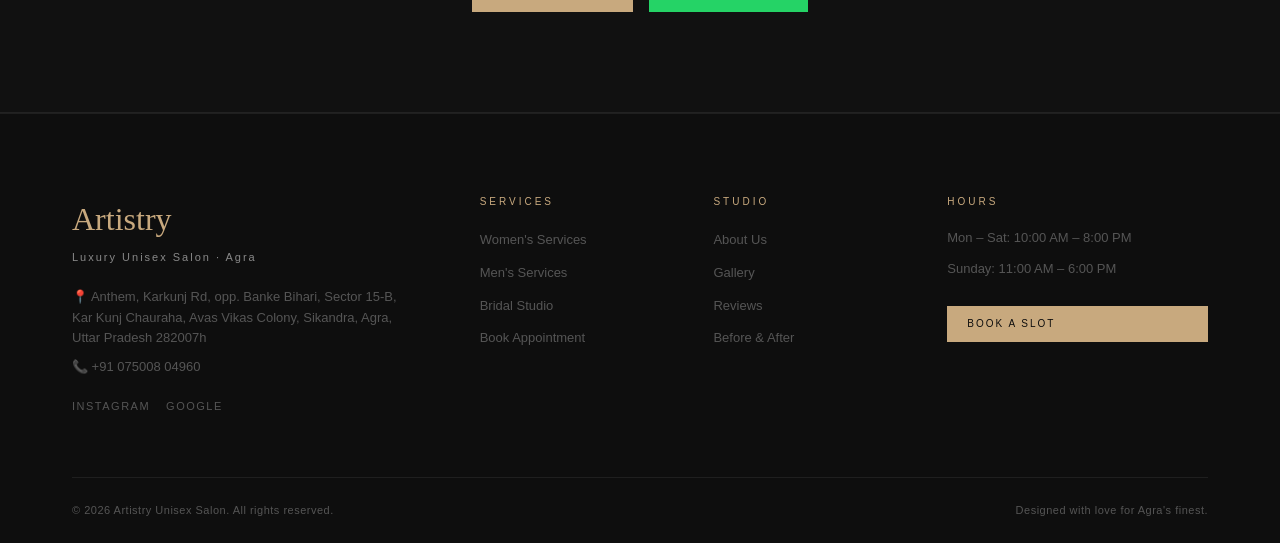
==== commit e2177402: "Update index.html" ====
--- a/index.html
+++ b/index.html
@@ -336,7 +336,7 @@
       </div>
       <div class="bridal-img">
         <div class="bridal-img-placeholder">
-<img src="bridal-image.jpg" alt="Bridal Portfolio Image" class="bridal-image"><img src="path_to_your_image.jpg" alt="Bridal Portfolio Image" class="bridal-image">
+<img src="bridal-image.jpg" alt="Bridal Portfolio Image" class="bridal-image">
           <p>Bridal Portfolio</p>
           <small>Add your best bridal client photos here</small>
         </div>
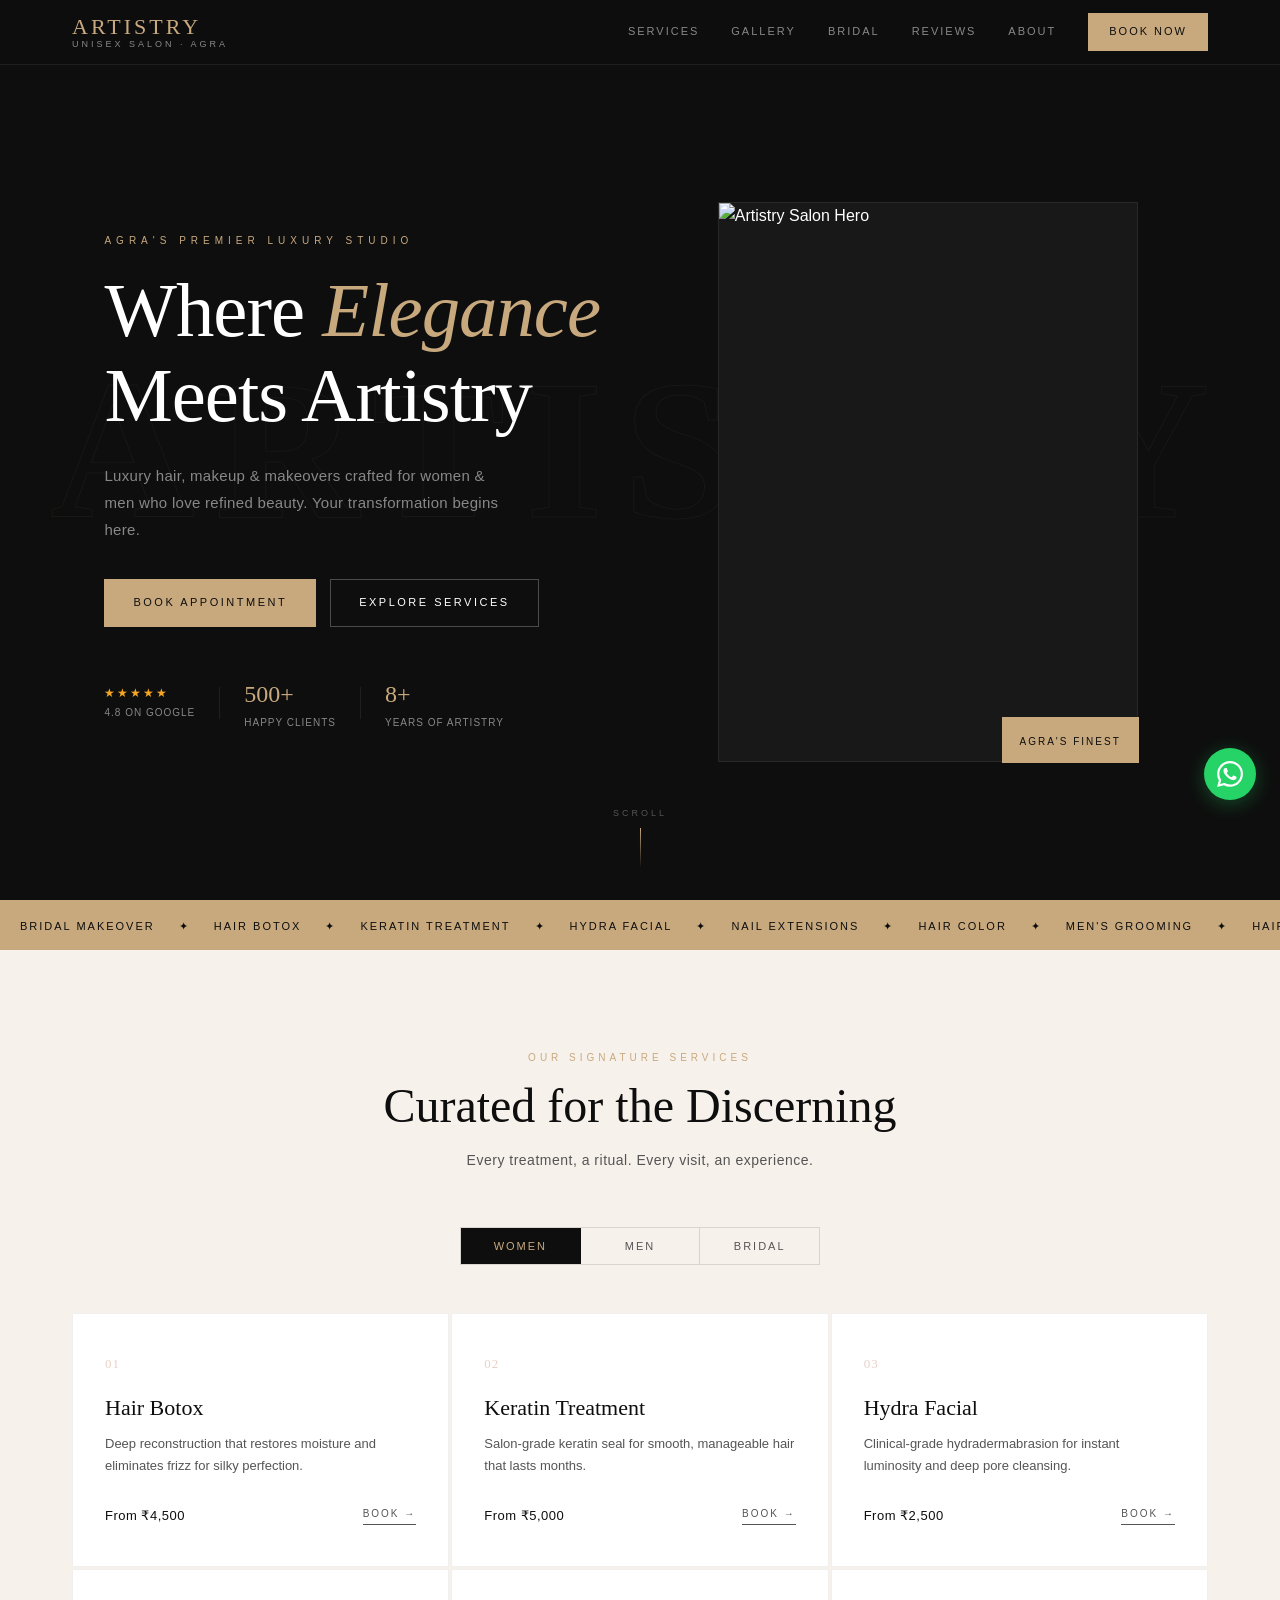
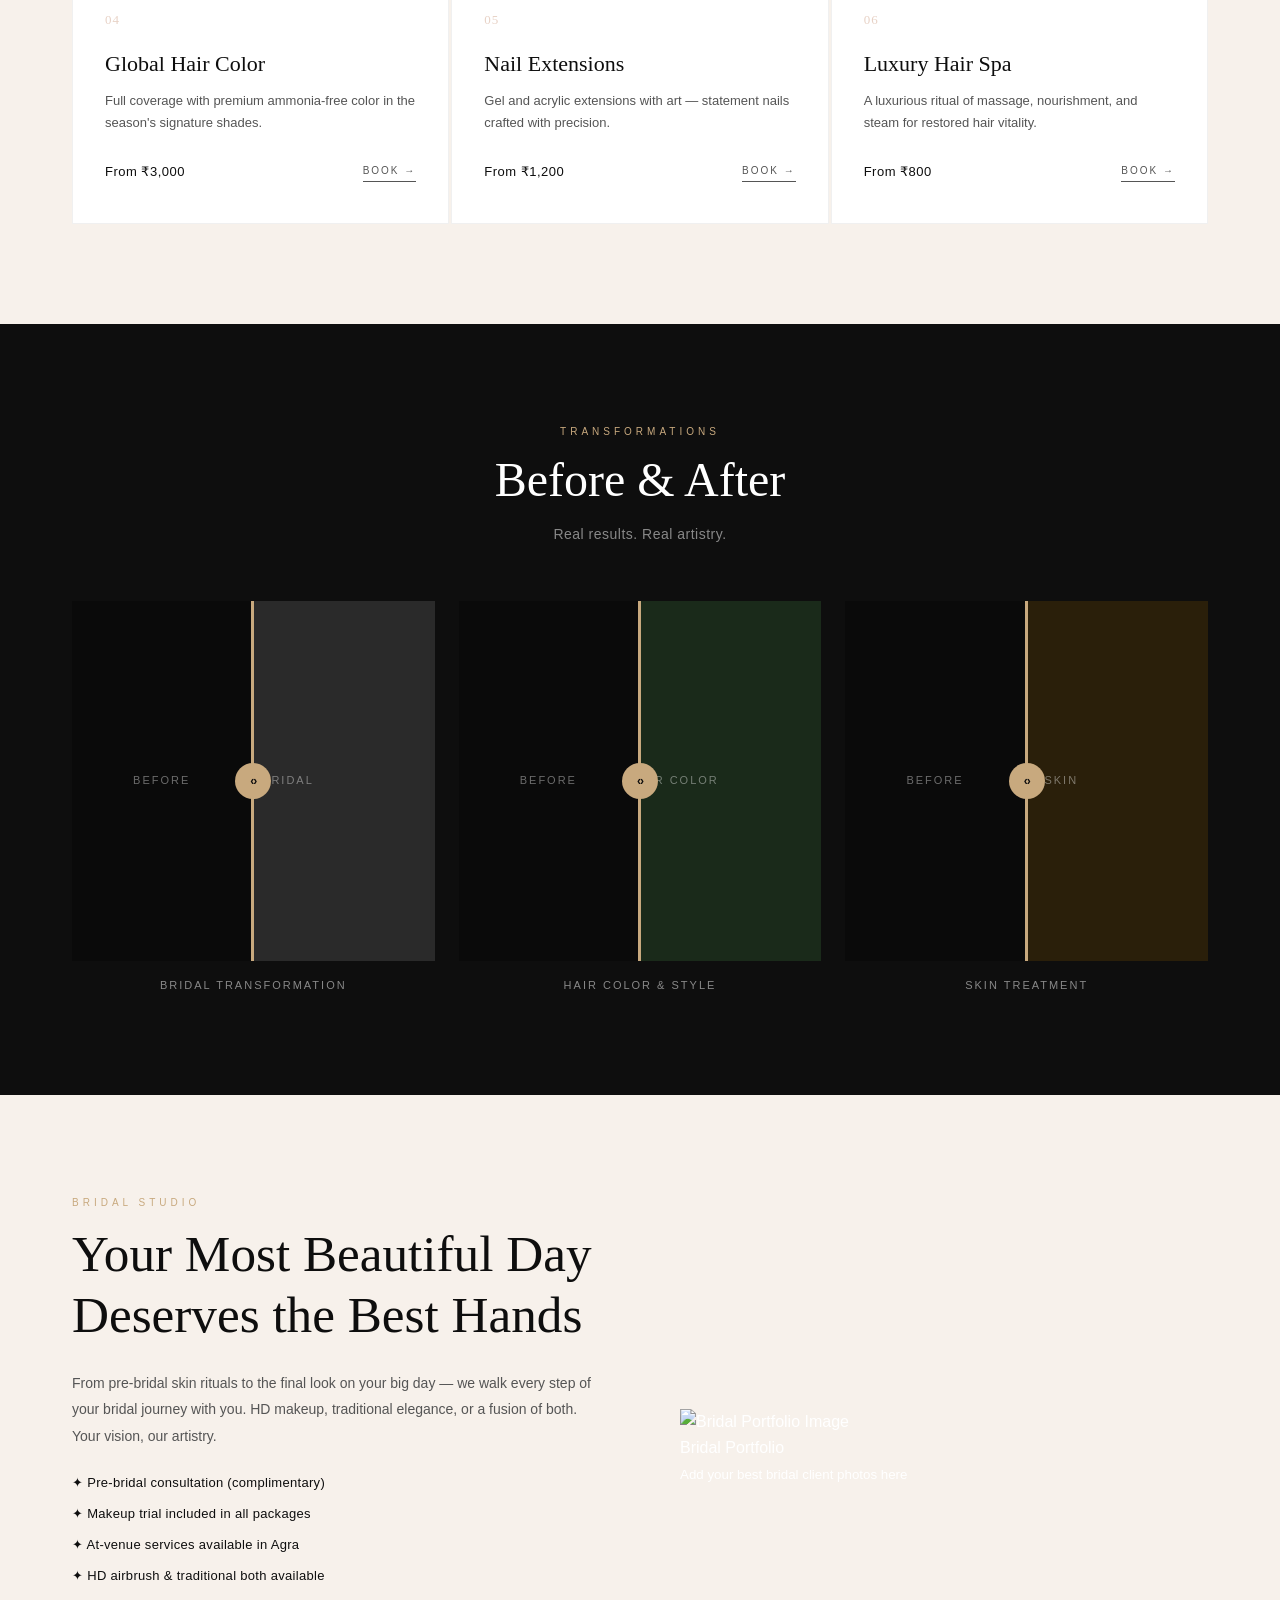
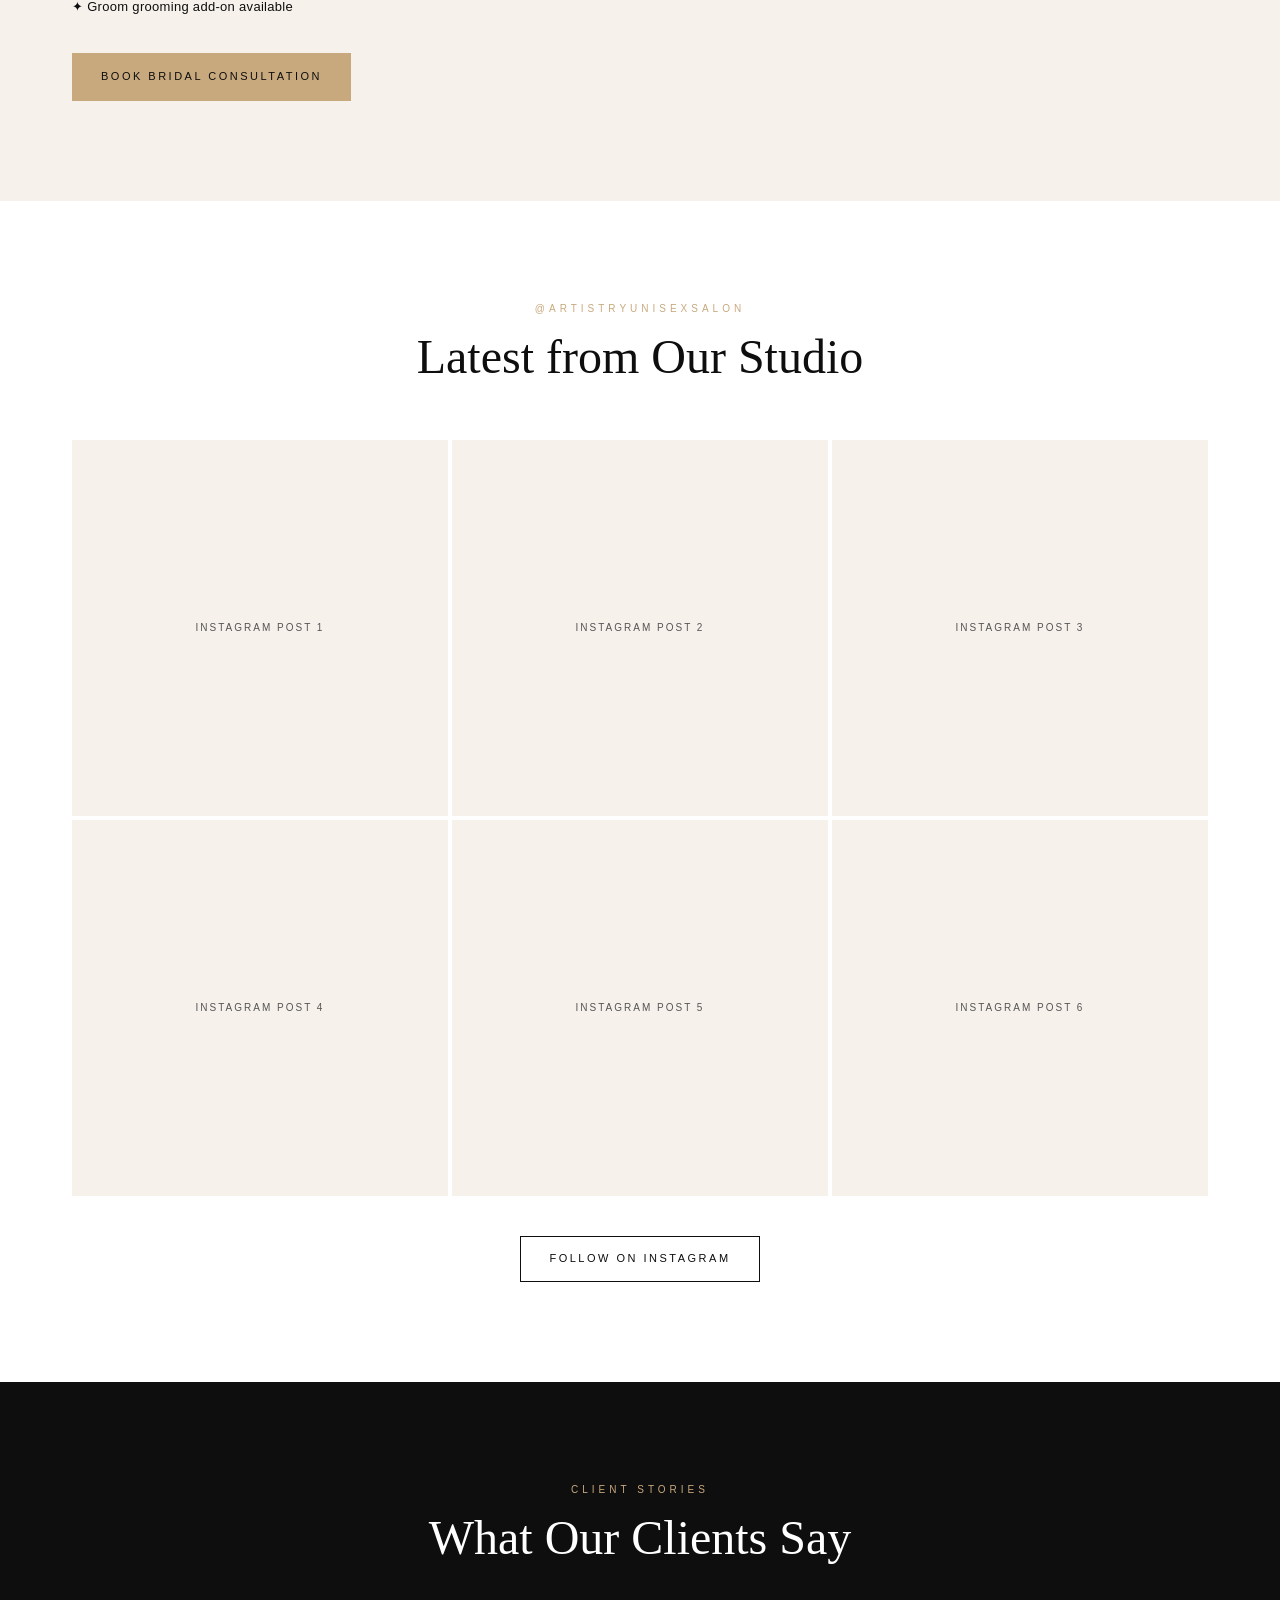
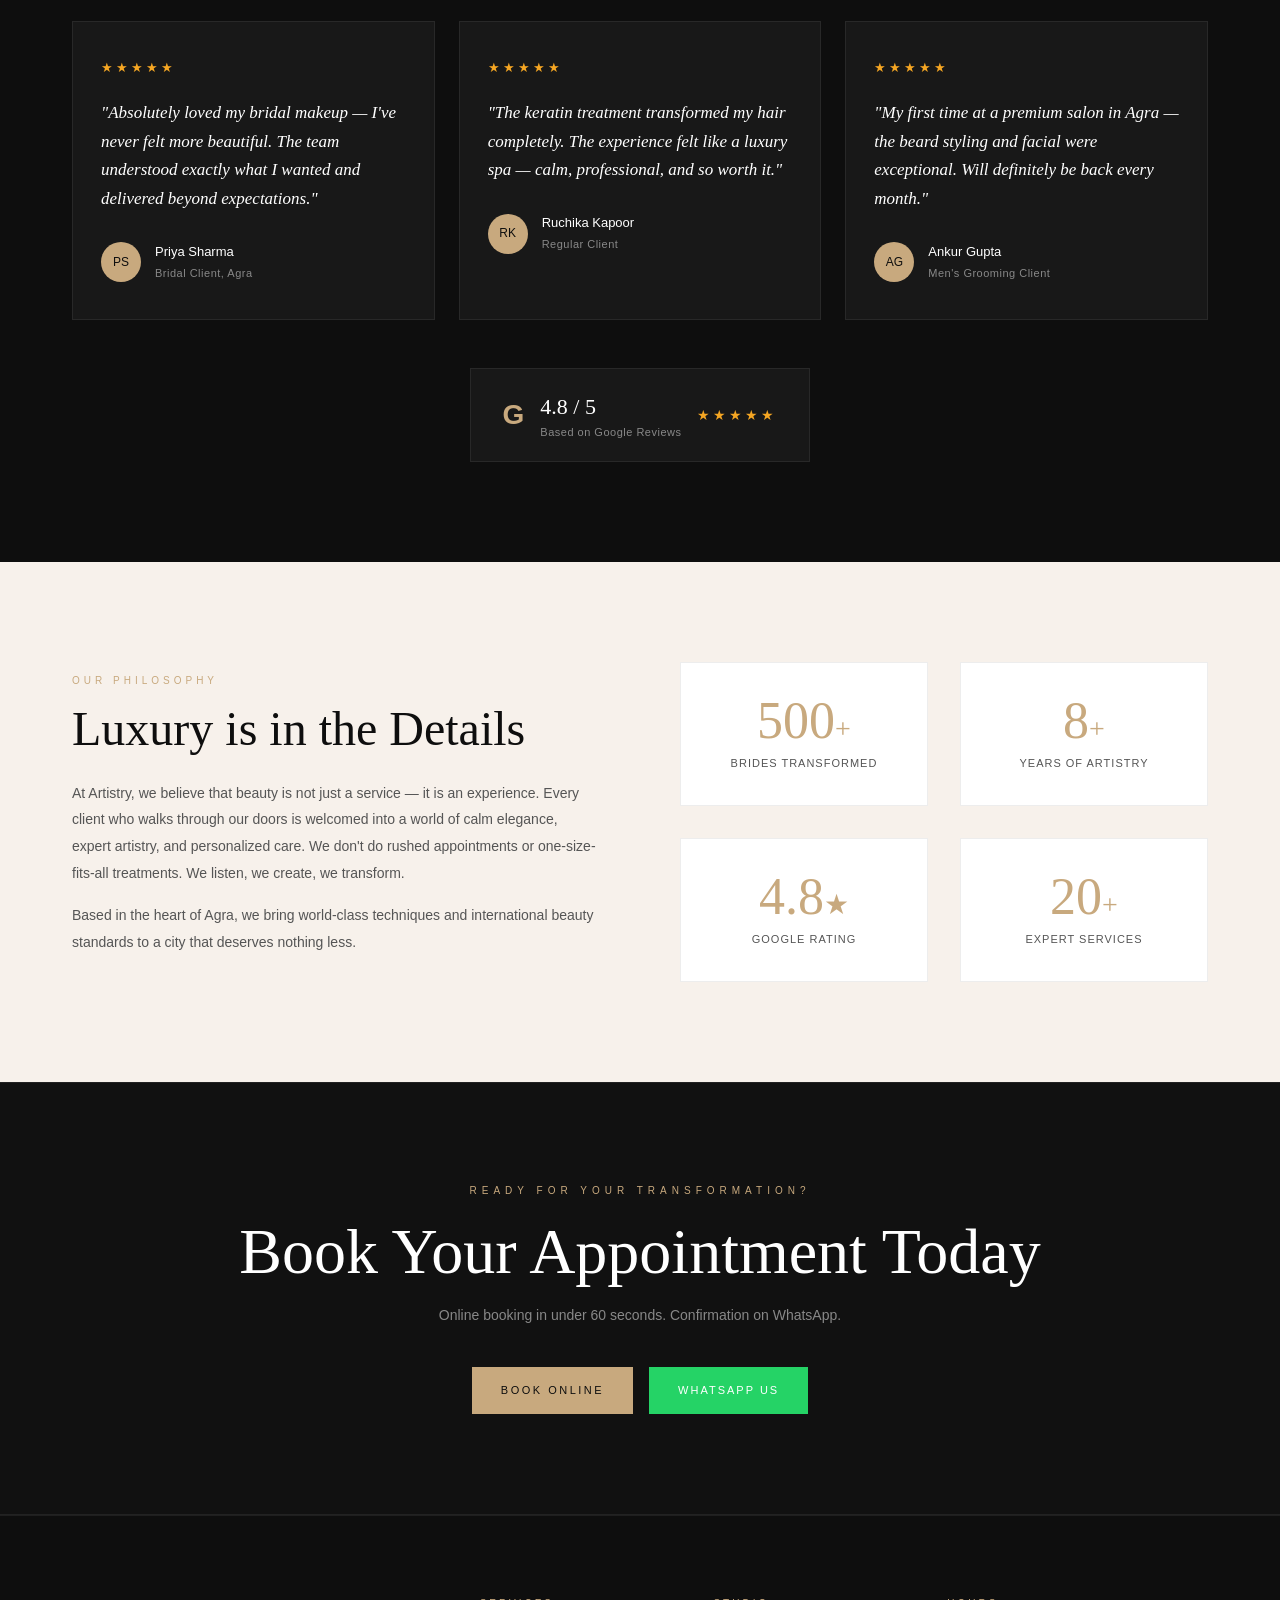
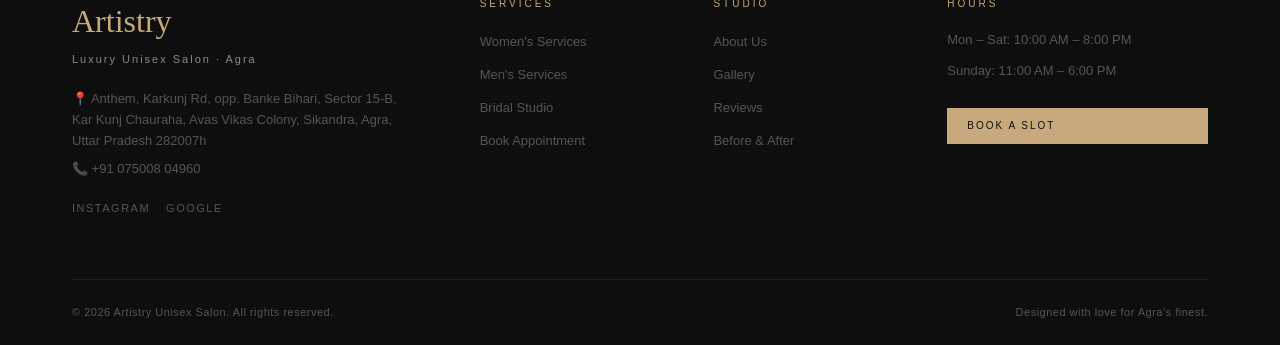
==== commit f8383814: "Update index.html" ====
--- a/index.html
+++ b/index.html
@@ -335,7 +335,7 @@
         <a href="booking.html" class="btn-gold">Book Bridal Consultation</a>
       </div>
       <div class="bridal-img">
-        <div class="bridal-img-placeholder">
+        <div class="images/bridal-img-placeholder">
 <img src="bridal-image.jpg" alt="Bridal Portfolio Image" class="bridal-image">
           <p>Bridal Portfolio</p>
           <small>Add your best bridal client photos here</small>
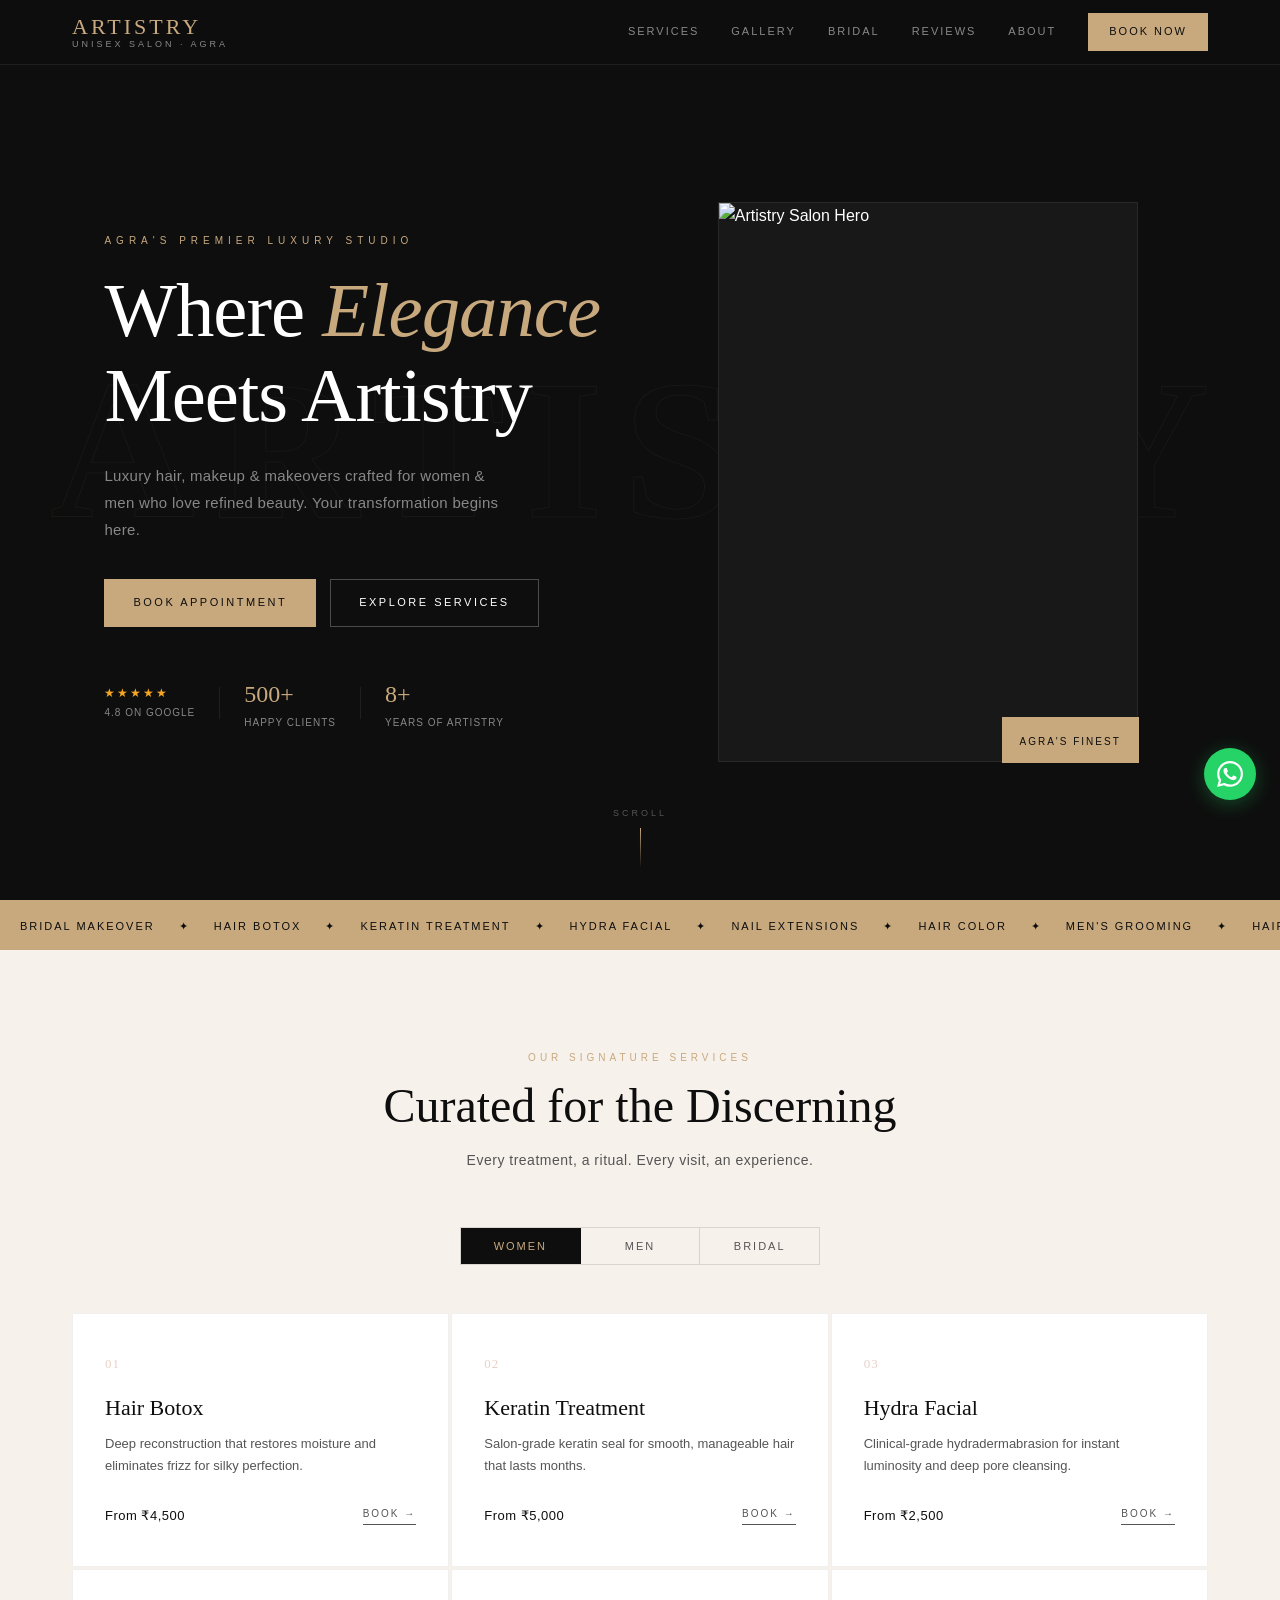
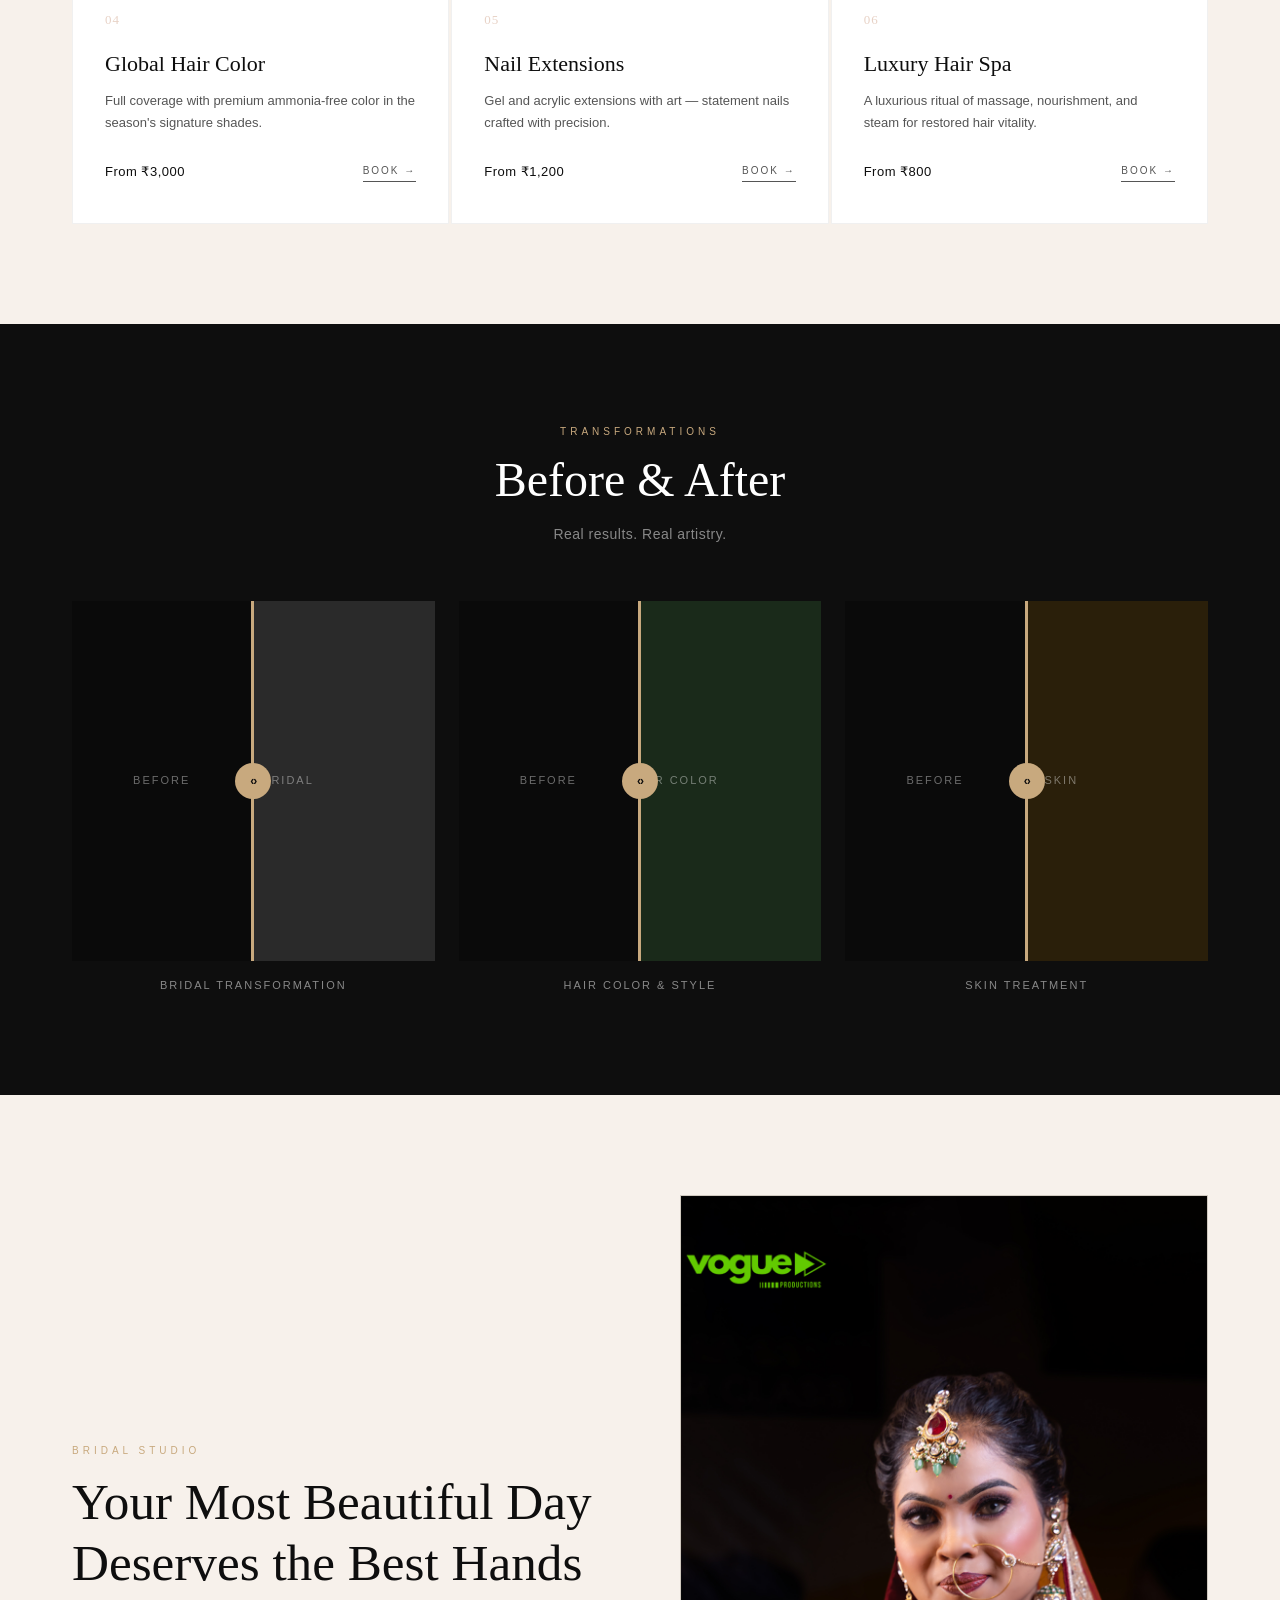
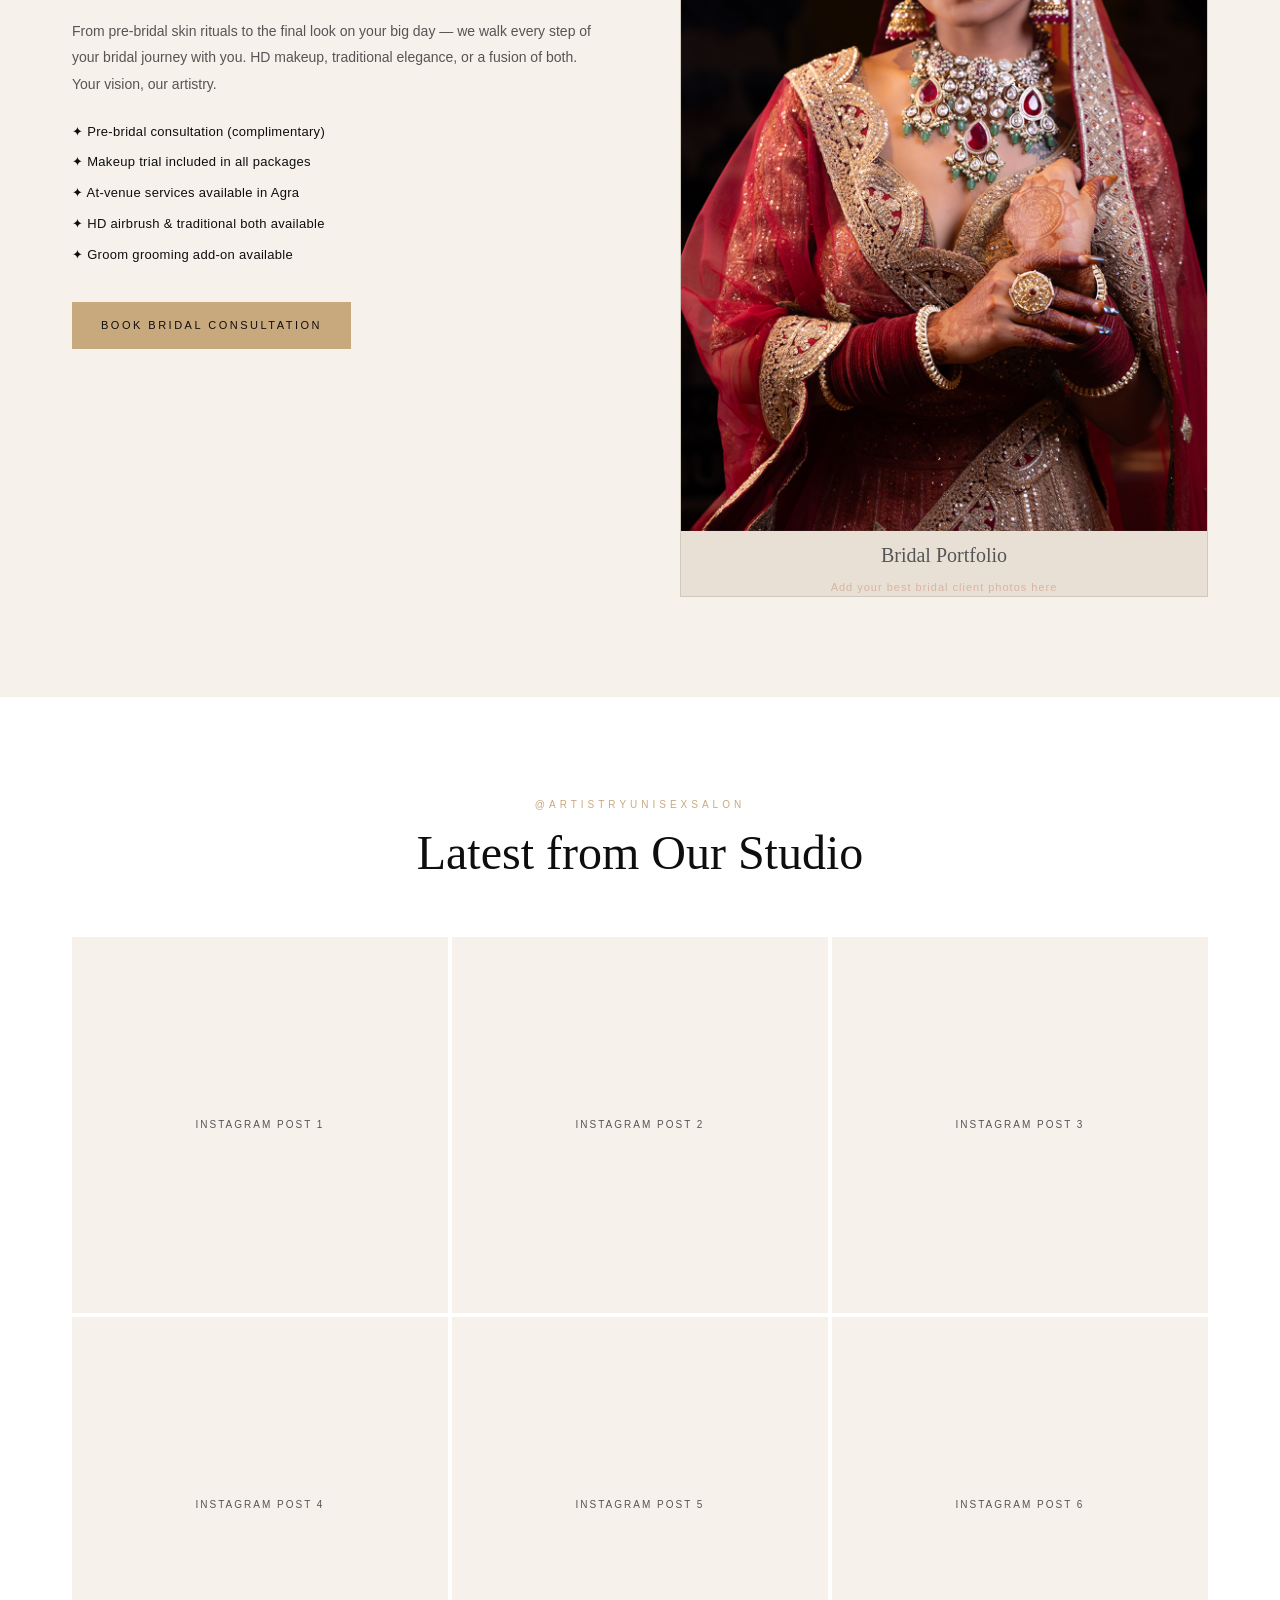
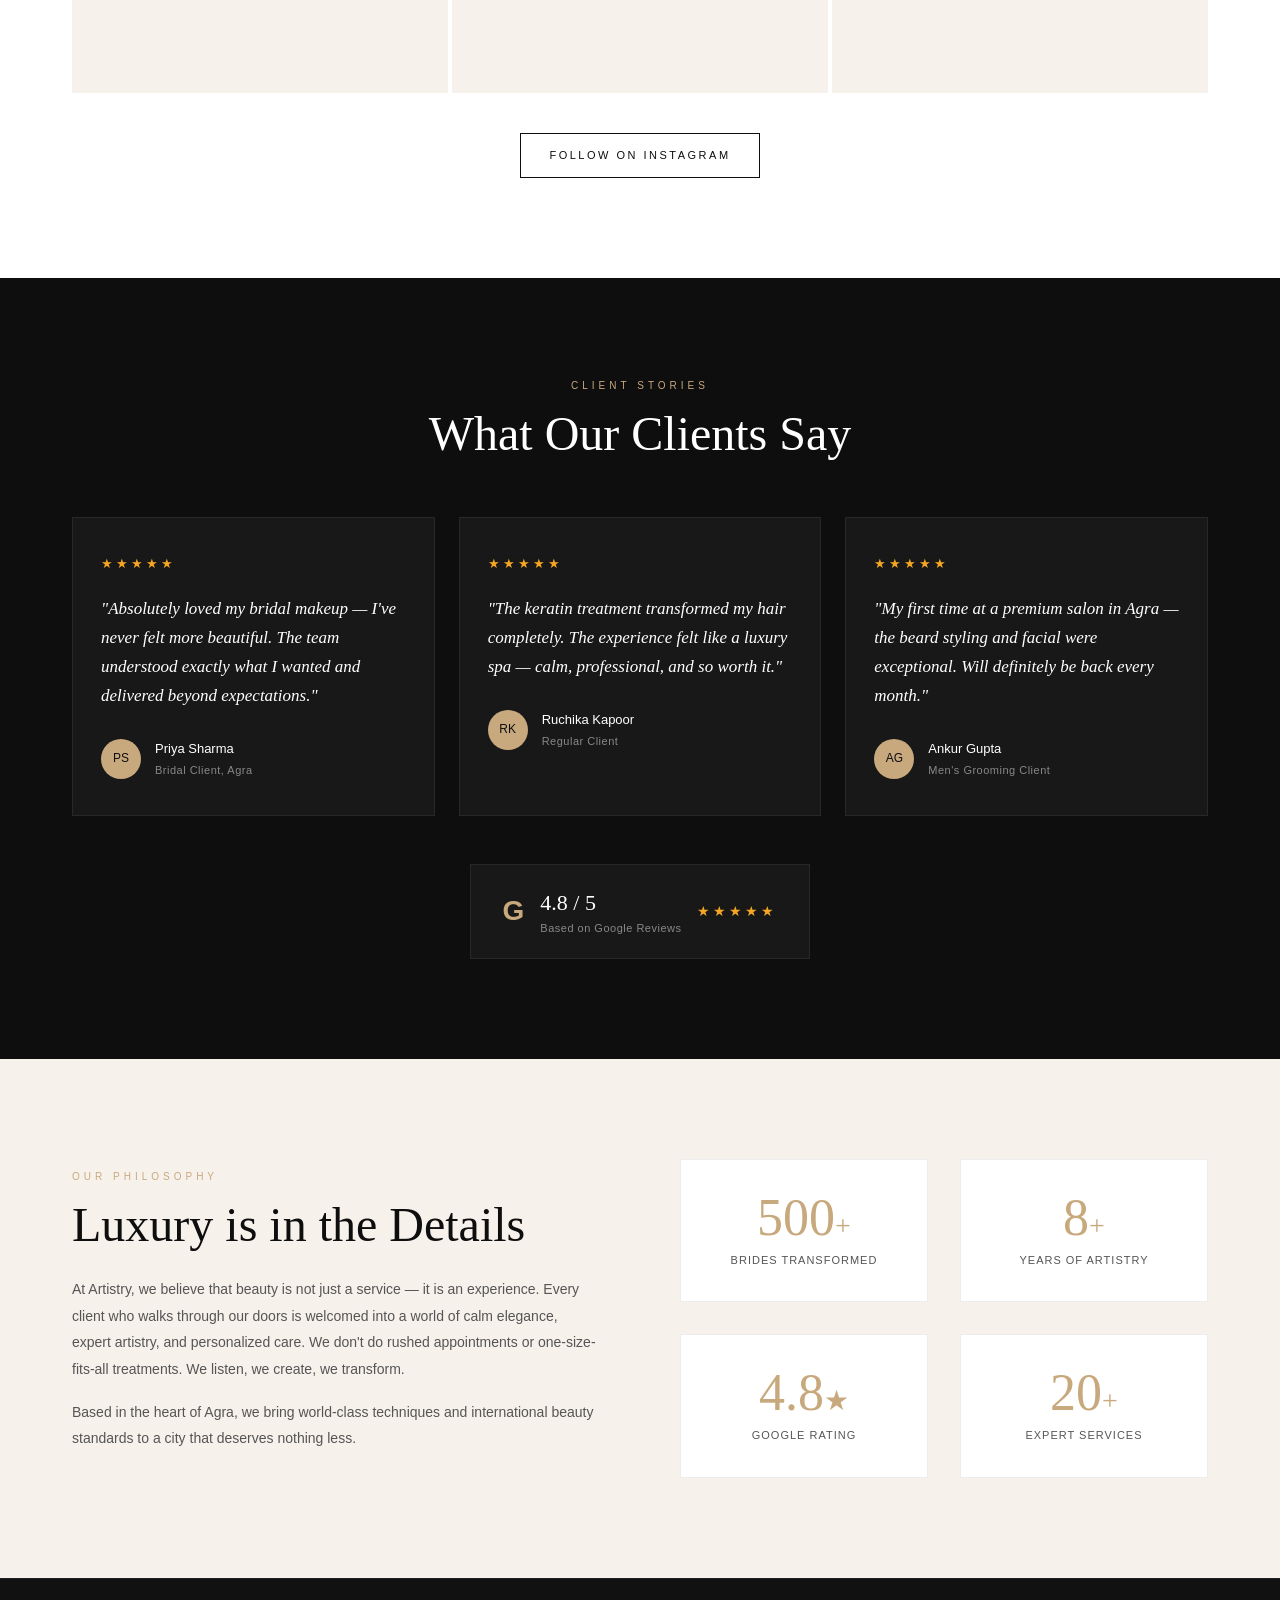
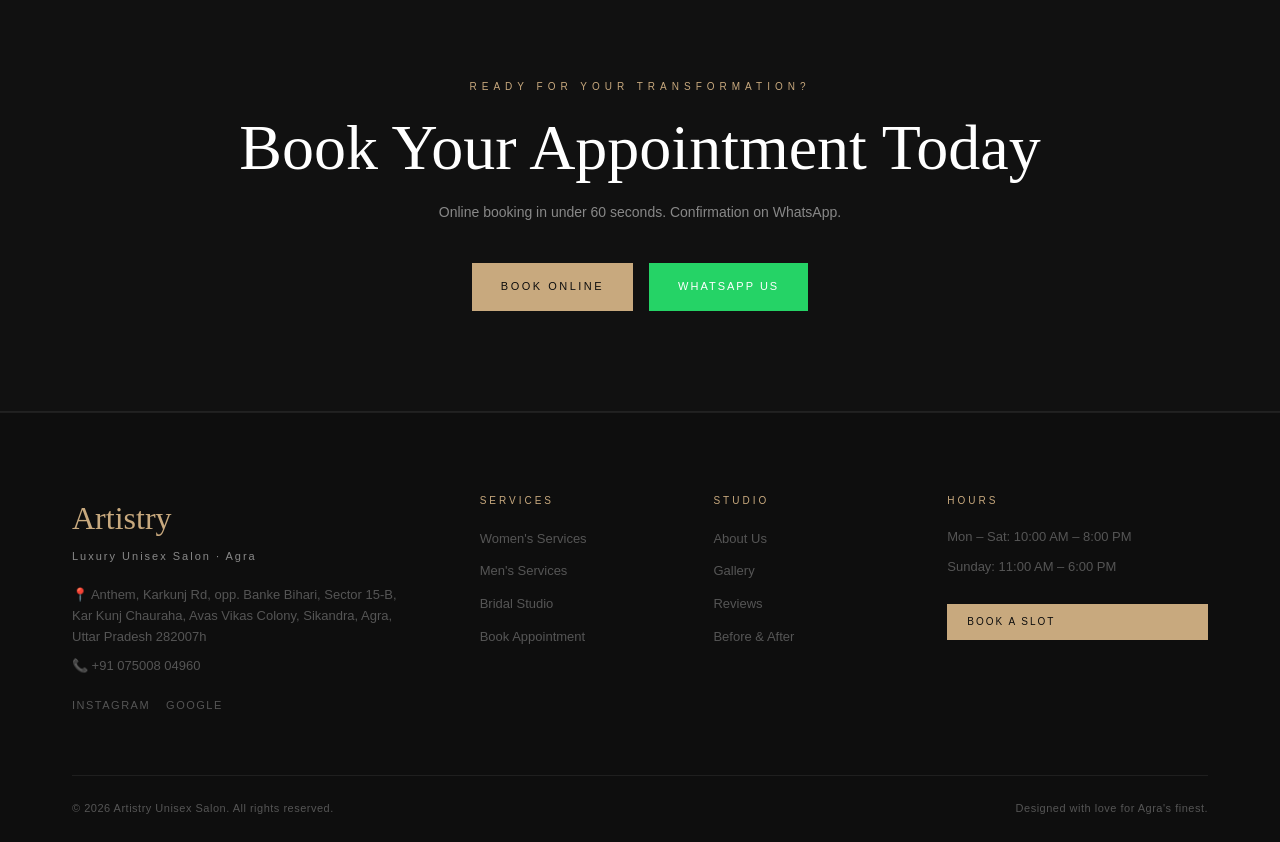
==== commit 0a4dd833: "Update index.html" ====
--- a/index.html
+++ b/index.html
@@ -335,8 +335,8 @@
         <a href="booking.html" class="btn-gold">Book Bridal Consultation</a>
       </div>
       <div class="bridal-img">
-        <div class="images/bridal-img-placeholder">
-<img src="bridal-image.jpg" alt="Bridal Portfolio Image" class="bridal-image">
+        <div class="bridal-img-placeholder">
+<img src="images/bridal-image.jpg" alt="Bridal Portfolio Image" class="bridal-image">
           <p>Bridal Portfolio</p>
           <small>Add your best bridal client photos here</small>
         </div>
